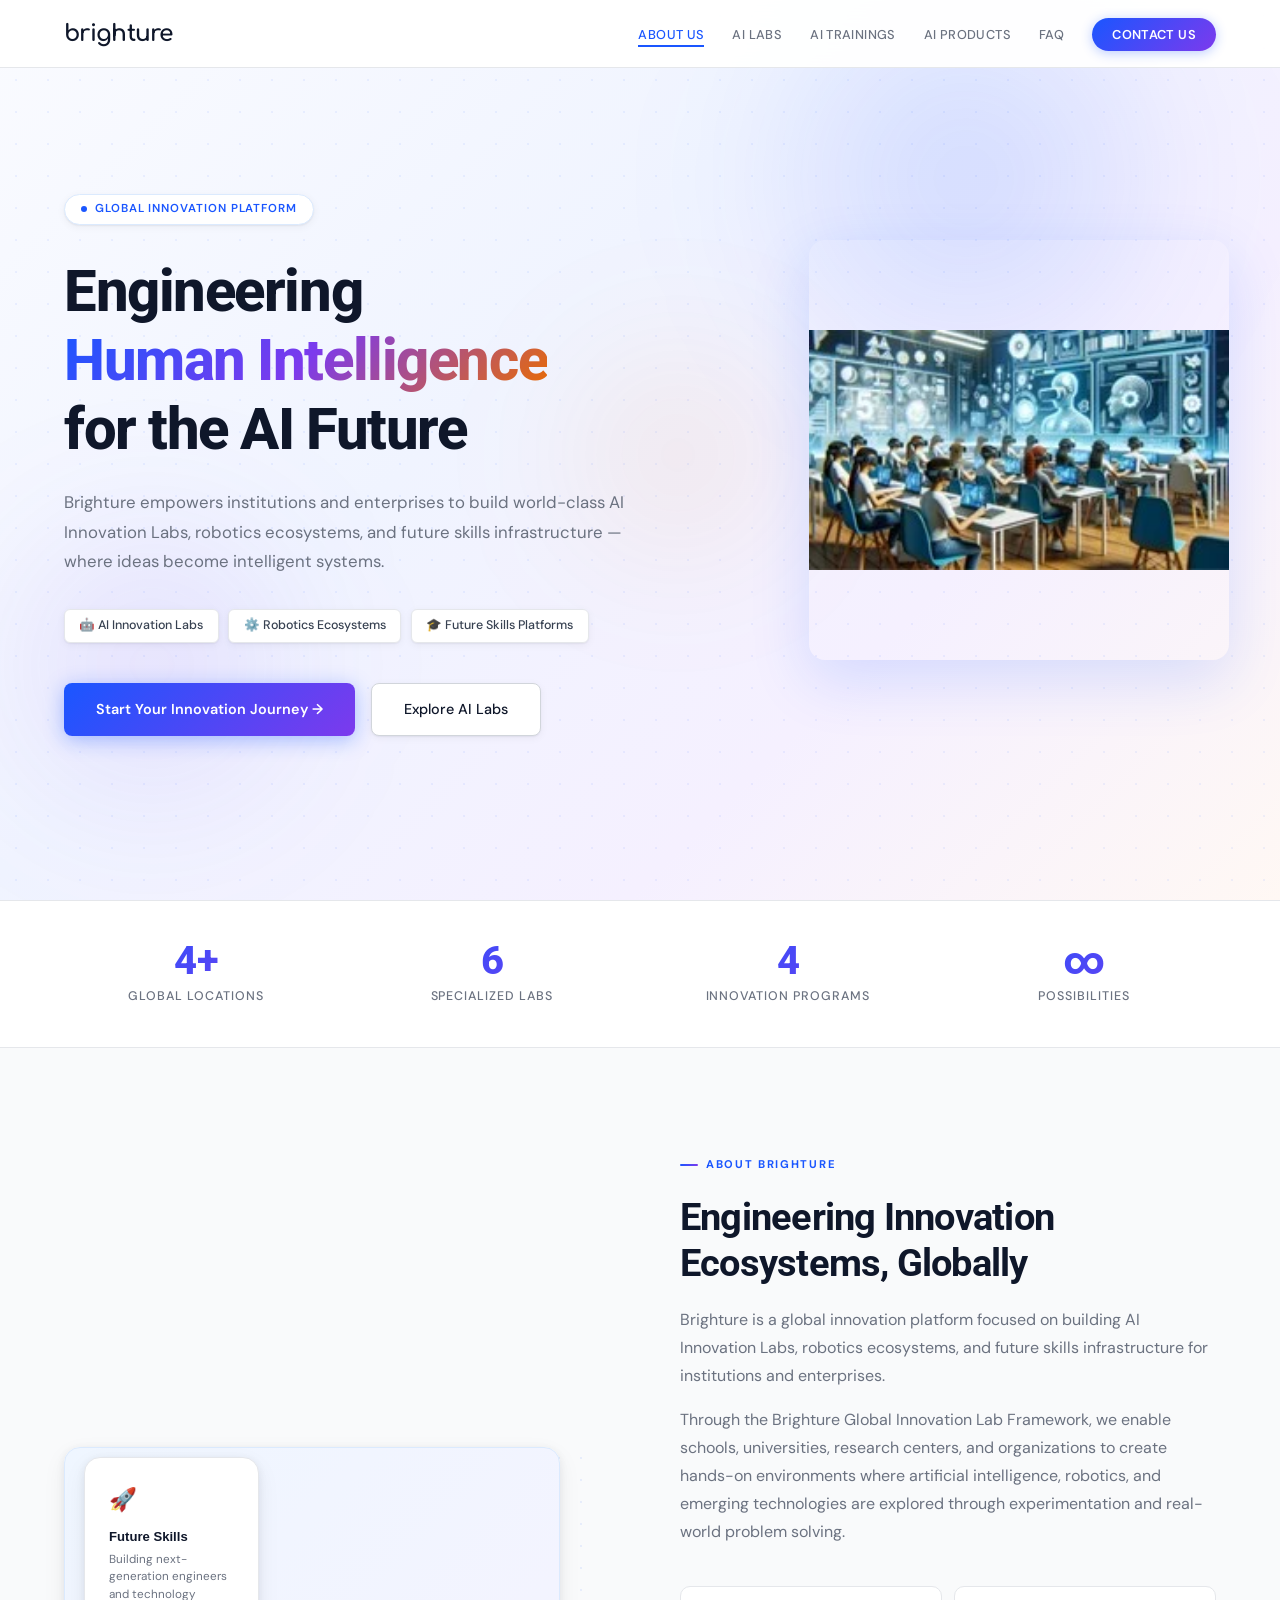
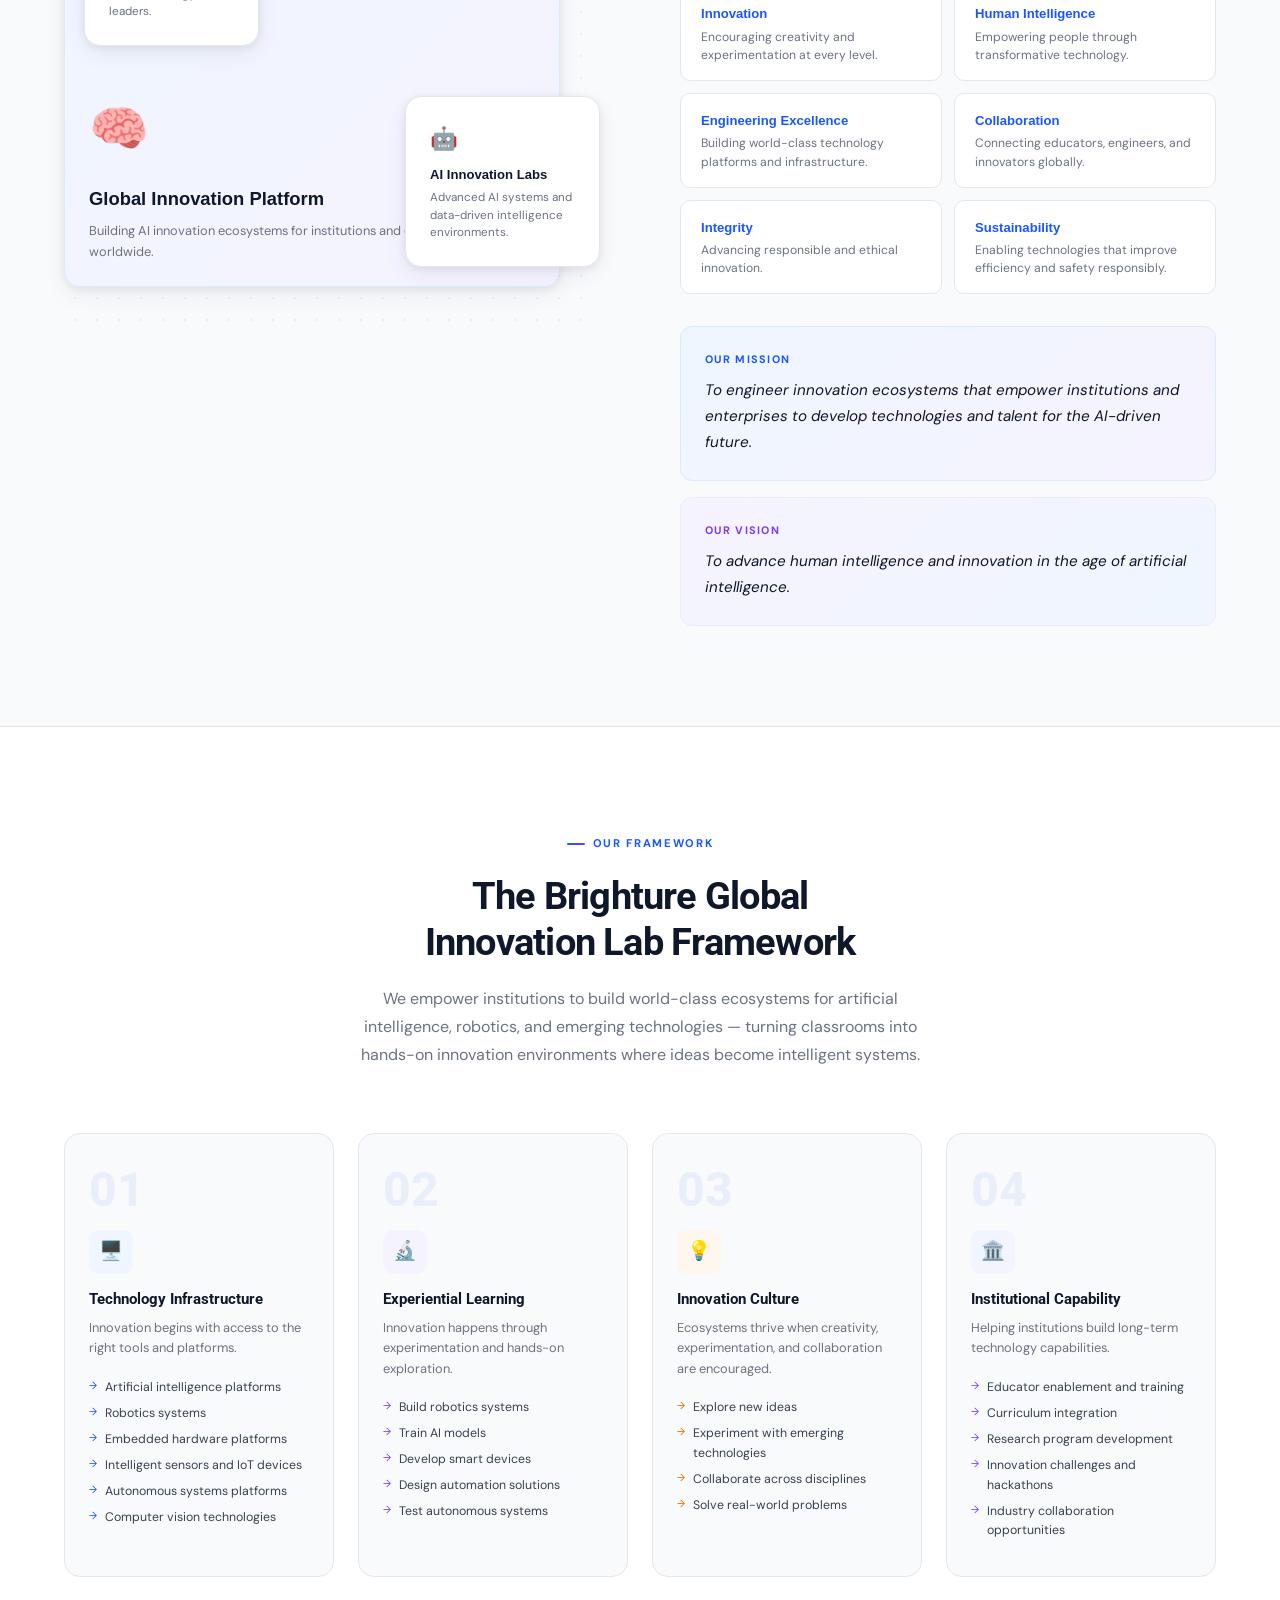
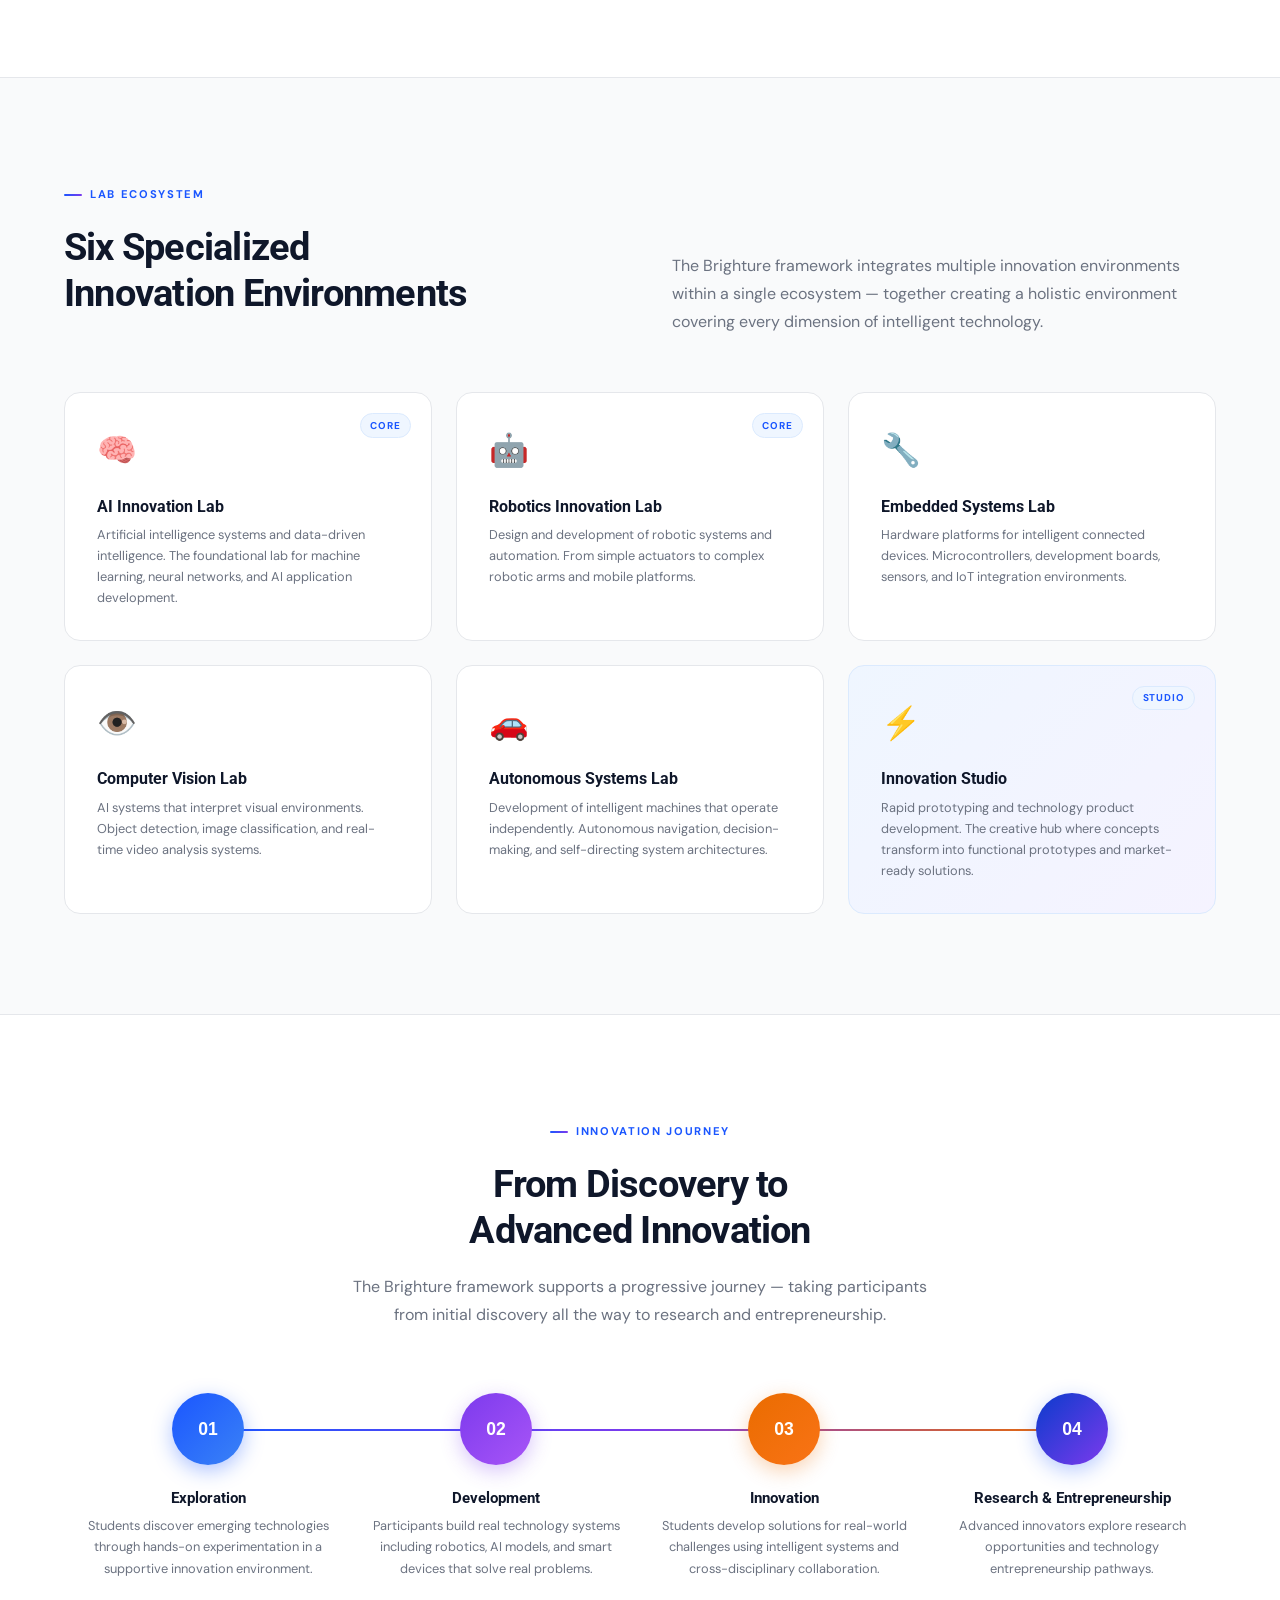
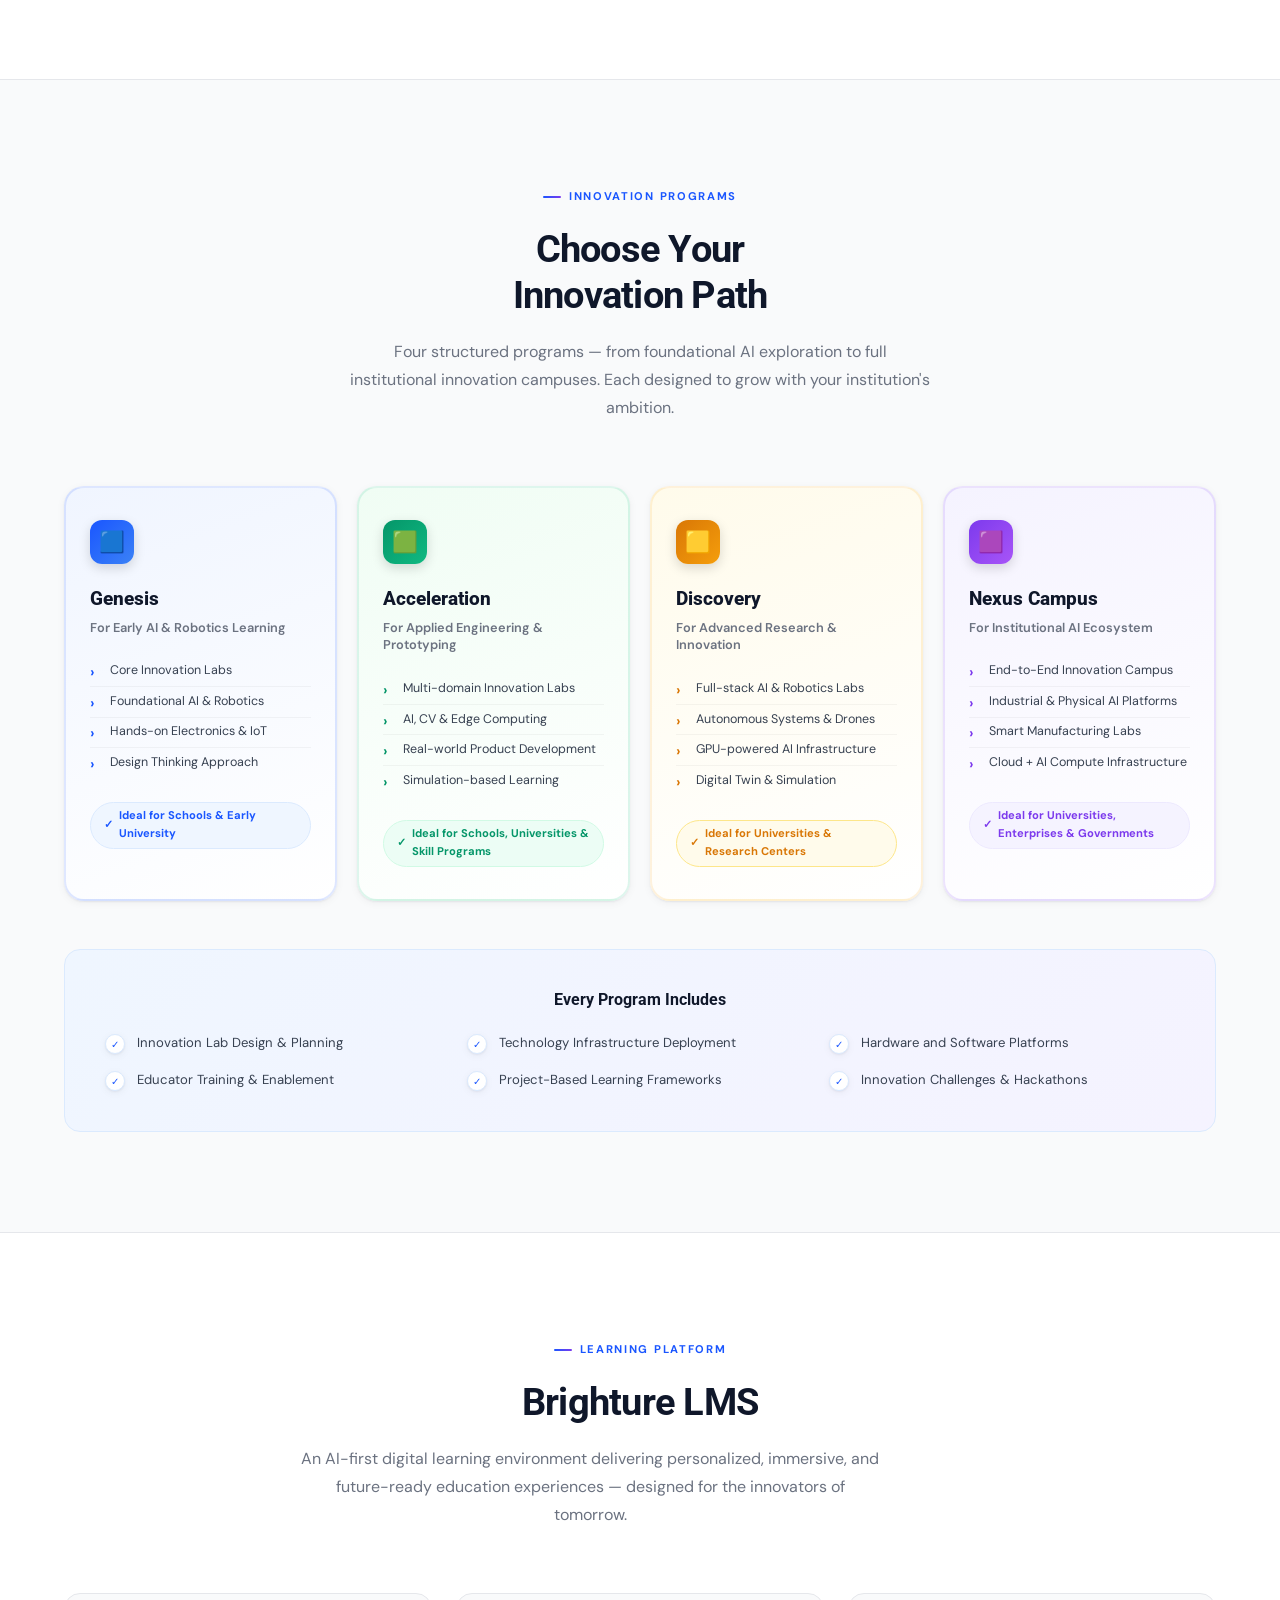
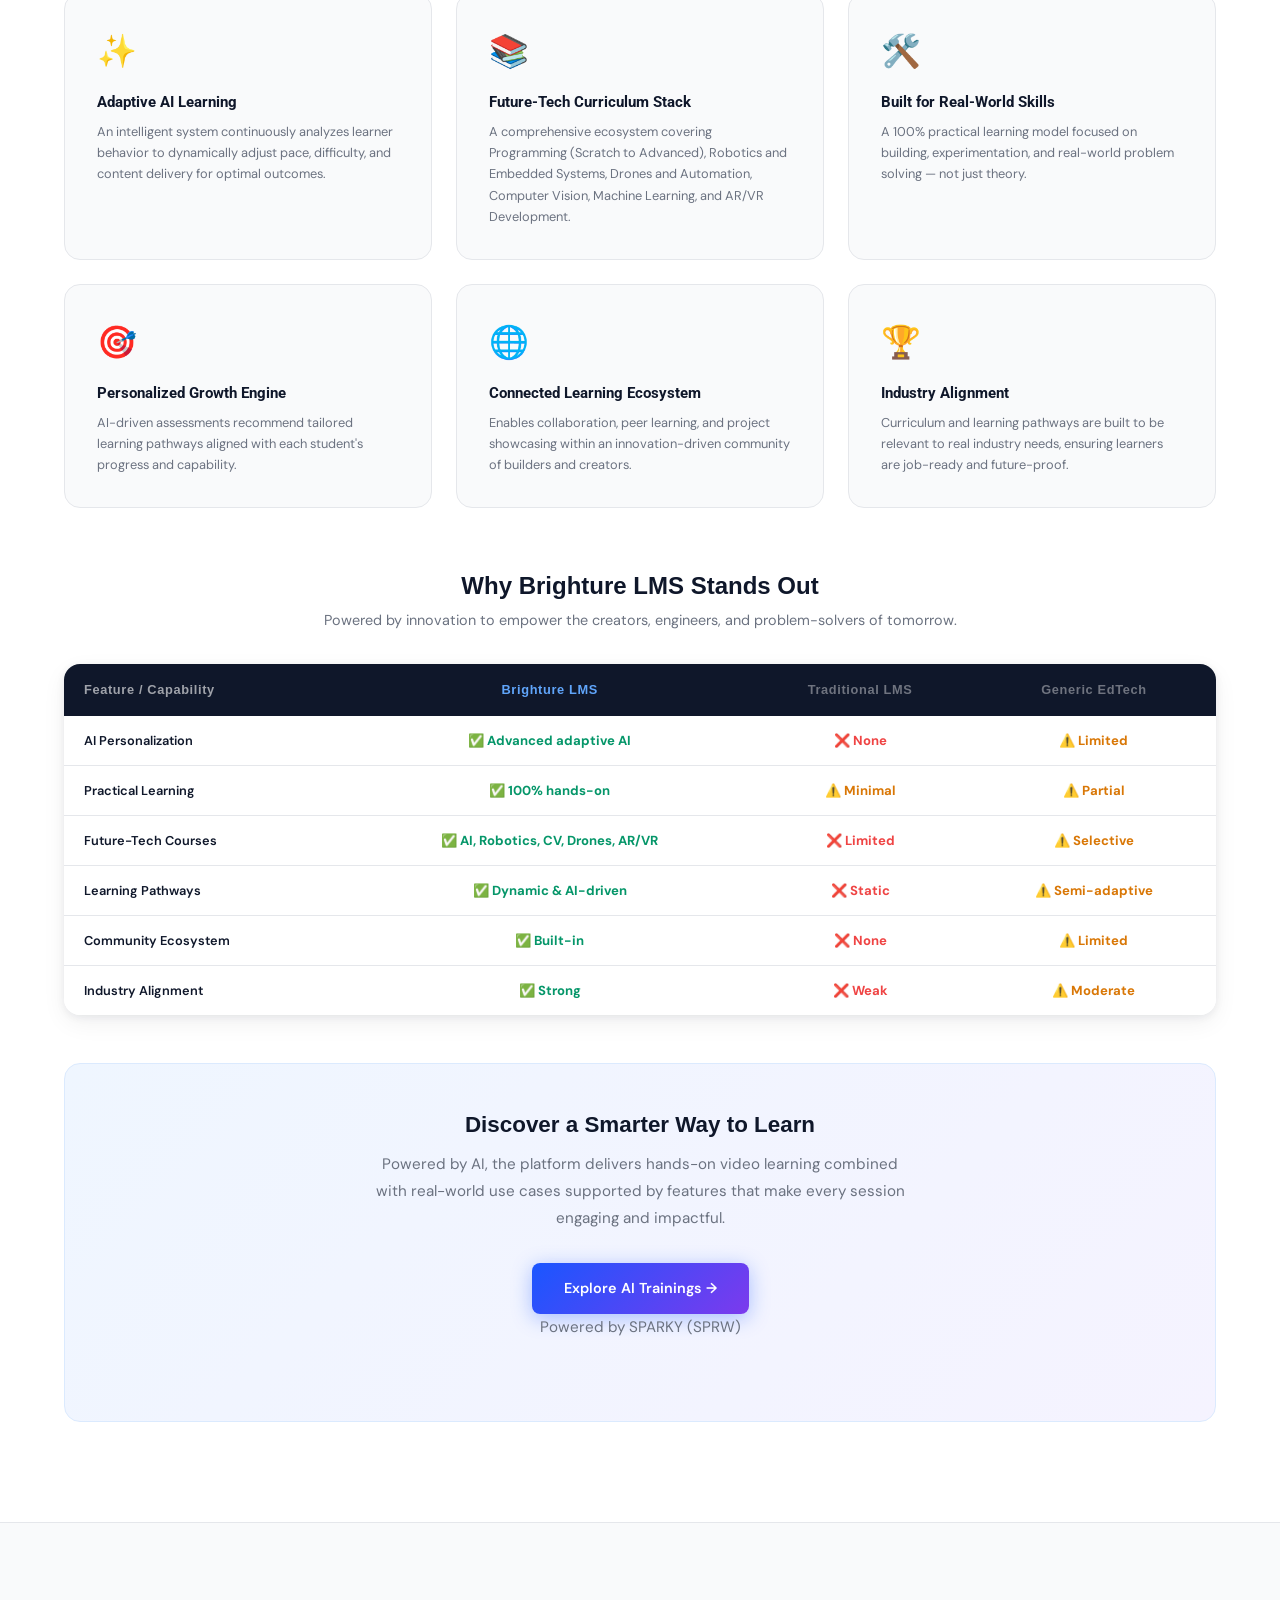
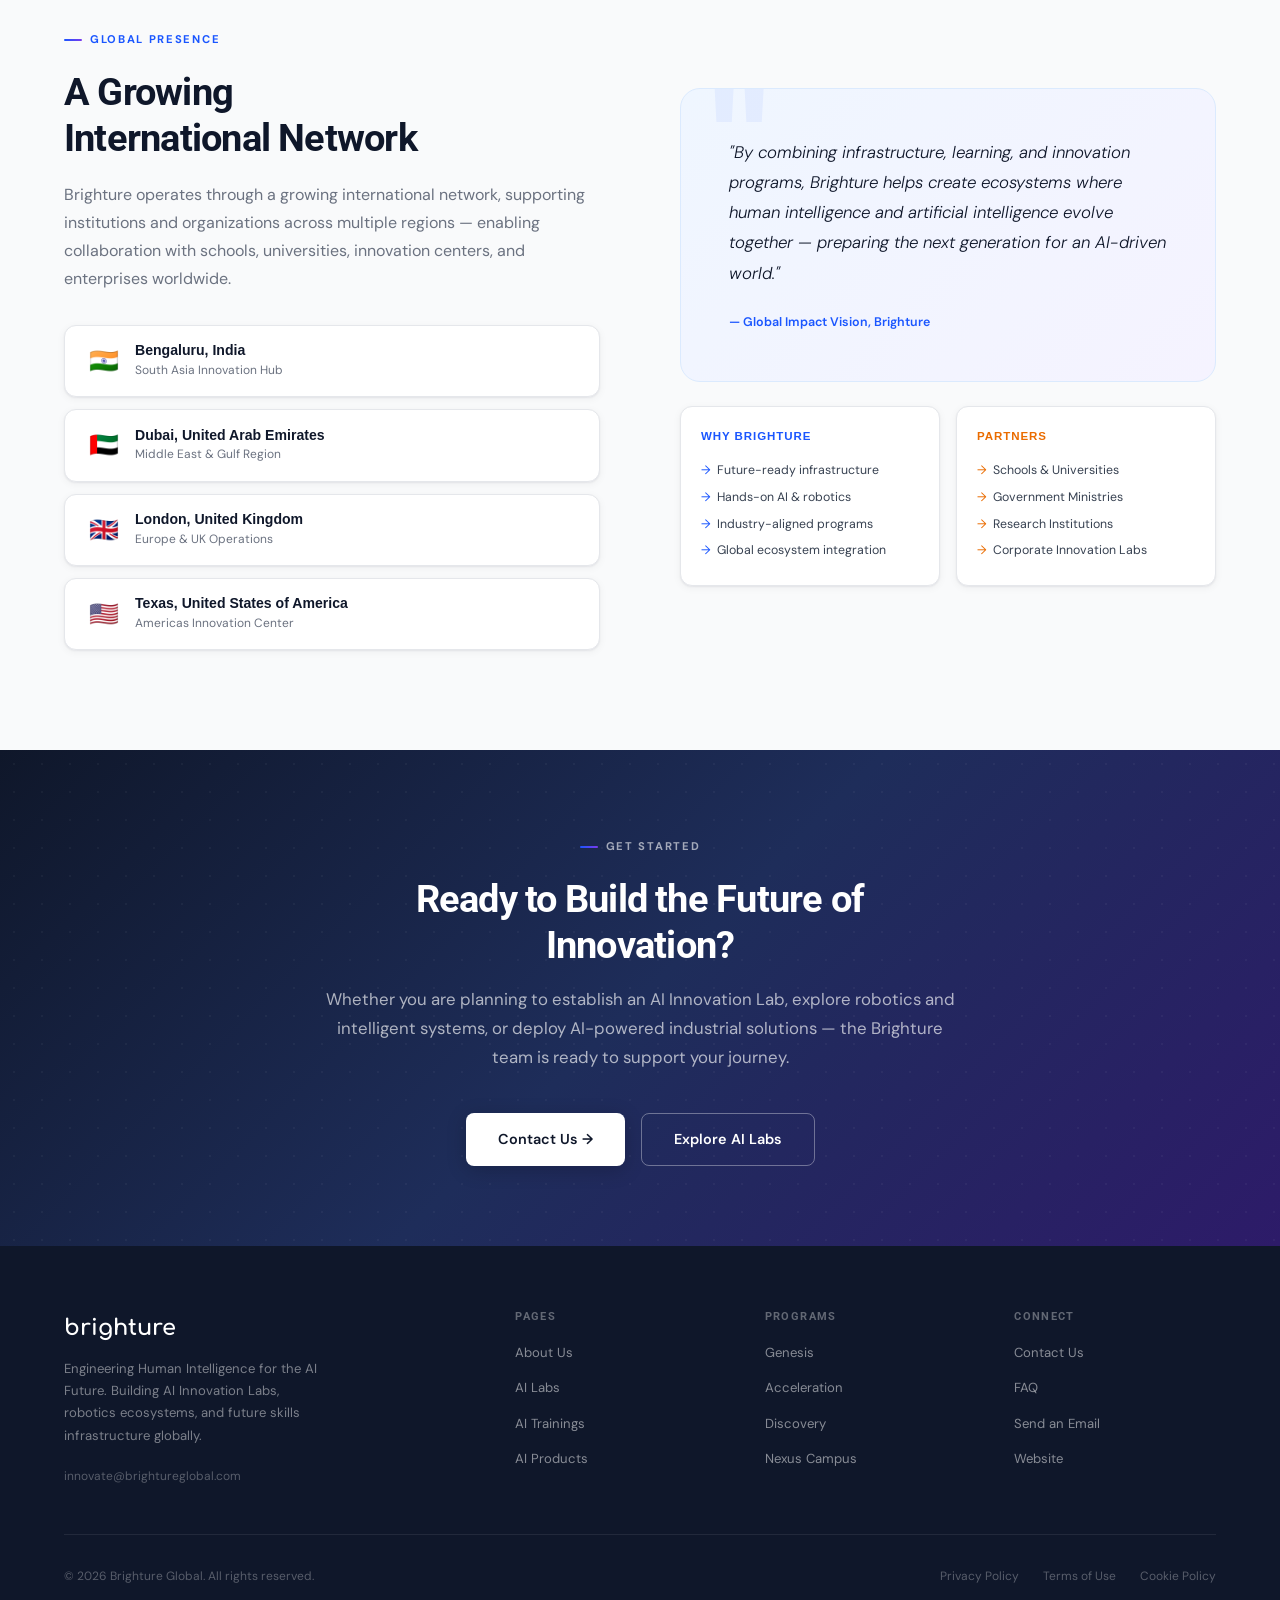
==== index.html @ 003a7b8b "UI changes" ====
<!DOCTYPE html>
<html lang="en">

<head>
  <meta charset="UTF-8">
  <meta name="viewport" content="width=device-width, initial-scale=1.0">
  <title>Brighture — Engineering Human Intelligence for the AI Future</title>
  <meta name="description"
    content="Brighture is a global innovation platform building AI Innovation Labs, robotics ecosystems, and future skills infrastructure for institutions and enterprises worldwide.">
  <meta name="keywords"
    content="AI Innovation Labs, Robotics Ecosystems, Future Skills, Brighture, Artificial Intelligence Education, STEM Labs">
  <!-- Open Graph / AI SEO -->
  <meta property="og:type" content="website">
  <meta property="og:title" content="Brighture — Engineering Human Intelligence for the AI Future">
  <meta property="og:description"
    content="Brighture empowers institutions and enterprises to build world-class AI Innovation Labs, robotics ecosystems, and future skills infrastructure.">
  <meta property="og:url" content="https://www.brightureglobal.com/">
  <meta name="robots" content="index, follow">
  <meta name="theme-color" content="#1a56ff">
  <link rel="canonical" href="https://www.brightureglobal.com/">
  <!-- Fonts -->
  <link rel="preconnect" href="https://fonts.googleapis.com">
  <link rel="preconnect" href="https://fonts.gstatic.com" crossorigin>
  <link
    href="https://fonts.googleapis.com/css2?family=Comfortaa:wght@700&family=Roboto:wght@400;500;700&family=DM+Sans:ital,wght@0,300;0,400;0,500;1,300&display=swap"
    rel="stylesheet">
  <link rel="stylesheet" href="shared.css">
  <style>
    /* ── HERO ── */
    #hero {
      min-height: 100vh;
      display: flex;
      align-items: center;
      position: relative;
      overflow: hidden;
      padding: 110px 5% 80px;
      background: linear-gradient(135deg, #fafbff 0%, #f0f4ff 40%, #f5f0ff 70%, #fff8f4 100%);
    }

    #hero::before {
      content: '';
      position: absolute;
      inset: 0;
      background-image: radial-gradient(rgba(26, 86, 255, 0.065) 1px, transparent 1px);
      background-size: 32px 32px;
      pointer-events: none;
    }

    .hero-blob {
      position: absolute;
      border-radius: 50%;
      filter: blur(70px);
      pointer-events: none;
    }

    .hero-blob-1 {
      width: 500px;
      height: 500px;
      background: radial-gradient(circle, rgba(26, 86, 255, 0.18), transparent 70%);
      top: -8%;
      right: 5%;
      animation: blobFloat 10s ease-in-out infinite;
    }

    .hero-blob-2 {
      width: 380px;
      height: 380px;
      background: radial-gradient(circle, rgba(124, 58, 237, 0.14), transparent 70%);
      bottom: 5%;
      left: -3%;
      animation: blobFloat 13s ease-in-out infinite reverse;
    }

    .hero-blob-3 {
      width: 280px;
      height: 280px;
      background: radial-gradient(circle, rgba(234, 108, 0, 0.12), transparent 70%);
      top: 35%;
      left: 42%;
      animation: blobFloat 9s ease-in-out infinite;
      animation-delay: -3s;
    }

    .hero-content {
      position: relative;
      z-index: 2;
      max-width: 660px;
    }

    .hero-badge {
      display: inline-flex;
      align-items: center;
      gap: 0.5rem;
      background: white;
      border: 1px solid var(--blue-light);
      border-radius: 100px;
      padding: 0.35rem 1rem;
      font-size: 0.72rem;
      font-weight: 600;
      color: var(--blue);
      letter-spacing: 0.08em;
      text-transform: uppercase;
      margin-bottom: 2rem;
      box-shadow: var(--shadow-sm);
      animation: fadeUp 0.8s ease both;
    }

    .hero-badge::before {
      content: '';
      width: 6px;
      height: 6px;
      border-radius: 50%;
      background: var(--blue);
      animation: blink 2s infinite;
    }

    .hero-title {
      margin-bottom: 1.5rem;
      animation: fadeUp 0.8s 0.1s ease both;
    }

    .hero-sub {
      font-size: 1.05rem;
      color: var(--muted);
      line-height: 1.75;
      max-width: 560px;
      margin-bottom: 2rem;
      animation: fadeUp 0.8s 0.2s ease both;
    }

    .hero-pillars {
      display: flex;
      gap: 0.6rem;
      flex-wrap: wrap;
      margin-bottom: 2.5rem;
      animation: fadeUp 0.8s 0.3s ease both;
    }

    .pillar-tag {
      background: white;
      border: 1px solid var(--border);
      border-radius: 6px;
      padding: 0.4rem 0.9rem;
      font-size: 0.78rem;
      font-weight: 500;
      color: var(--body);
      box-shadow: var(--shadow-sm);
    }

    .hero-actions {
      display: flex;
      gap: 1rem;
      flex-wrap: wrap;
      animation: fadeUp 0.8s 0.4s ease both;
    }

    .hero-visual {
      position: absolute;
      right: 4%;
      top: 50%;
      transform: translateY(-50%);
      width: 420px;
      height: 420px;
      display: none;
    }

    @media (min-width: 1100px) {
      .hero-visual {
        display: block;
      }
    }

    .hero-image {
      width: 100%;
      height: 100%;
      object-fit: contain;
      border-radius: 16px;
      box-shadow: 0 20px 60px rgba(26, 86, 255, 0.15);
    }

    .hero-ring {
      position: absolute;
      border-radius: 50%;
      animation: ringRotate 20s linear infinite;
    }

    .ring-1 {
      inset: 0;
      border: 1.5px solid rgba(26, 86, 255, 0.2);
    }

    .ring-2 {
      inset: 30px;
      border: 1.5px solid rgba(124, 58, 237, 0.18);
      animation-duration: 15s;
      animation-direction: reverse;
    }

    .ring-3 {
      inset: 60px;
      border: 1.5px solid rgba(234, 108, 0, 0.15);
      animation-duration: 25s;
    }

    .ring-dot {
      position: absolute;
      width: 9px;
      height: 9px;
      border-radius: 50%;
      background: var(--blue);
      top: -4.5px;
      left: 50%;
      transform: translateX(-50%);
      box-shadow: 0 0 14px rgba(26, 86, 255, 0.6);
    }

    .ring-dot-purple {
      position: absolute;
      width: 7px;
      height: 7px;
      border-radius: 50%;
      background: var(--purple);
      bottom: -3.5px;
      left: 50%;
      transform: translateX(-50%);
      box-shadow: 0 0 10px rgba(124, 58, 237, 0.5);
    }

    .hero-core {
      position: absolute;
      inset: 90px;
      border-radius: 50%;
      background: linear-gradient(135deg, rgba(26, 86, 255, 0.08), rgba(124, 58, 237, 0.06));
      border: 1px solid rgba(26, 86, 255, 0.12);
      display: flex;
      align-items: center;
      justify-content: center;
    }

    .hero-core-text {
      font-family: 'Syne', sans-serif;
      font-size: 0.65rem;
      font-weight: 700;
      letter-spacing: 0.15em;
      background: linear-gradient(135deg, var(--blue), var(--purple));
      -webkit-background-clip: text;
      -webkit-text-fill-color: transparent;
      text-align: center;
      line-height: 2;
    }

    /* ── ABOUT ── */
    #about {
      display: grid;
      grid-template-columns: 1fr 1fr;
      gap: 5rem;
      align-items: center;
      background: var(--bg-alt);
    }

    .about-visual {
      position: relative;
      height: 480px;
    }

    .about-bg-pattern {
      position: absolute;
      inset: 0;
      background-image: radial-gradient(rgba(26, 86, 255, 0.08) 1px, transparent 1px);
      background-size: 22px 22px;
      border-radius: 20px;
      z-index: 0;
    }

    .about-card {
      position: absolute;
      border-radius: 16px;
      padding: 1.5rem;
      box-shadow: var(--shadow);
      border: 1px solid var(--border);
    }

    .about-card-main {
      inset: 0 40px 40px 0;
      background: linear-gradient(135deg, var(--blue-xlight), var(--purple-xlight));
      border-color: var(--blue-light);
      z-index: 1;
      display: flex;
      flex-direction: column;
      justify-content: flex-end;
    }

    .about-card-float {
      width: 195px;
      right: 0;
      bottom: 60px;
      background: white;
      z-index: 2;
      animation: cardFloat 6s ease-in-out infinite;
    }

    .about-card-float2 {
      width: 175px;
      top: 10px;
      left: 20px;
      background: white;
      z-index: 2;
      animation: cardFloat 8s ease-in-out infinite;
      animation-delay: -3s;
    }

    .card-icon {
      font-size: 1.4rem;
      margin-bottom: 0.5rem;
    }

    .card-title {
      font-family: 'Syne', sans-serif;
      font-size: 0.82rem;
      font-weight: 700;
      color: var(--ink);
      margin-bottom: 0.25rem;
    }

    .card-sub {
      font-size: 0.73rem;
      color: var(--muted);
      line-height: 1.5;
    }

    .values-grid {
      display: grid;
      grid-template-columns: 1fr 1fr;
      gap: 0.75rem;
      margin-top: 2.5rem;
    }

    .value-item {
      background: white;
      border: 1px solid var(--border);
      border-radius: 10px;
      padding: 1rem 1.25rem;
      transition: border-color 0.2s, box-shadow 0.2s;
    }

    .value-item:hover {
      border-color: var(--blue-mid);
      box-shadow: var(--shadow-sm);
    }

    .value-name {
      font-family: 'Syne', sans-serif;
      font-size: 0.82rem;
      font-weight: 700;
      color: var(--blue);
      margin-bottom: 0.2rem;
    }

    .value-desc {
      font-size: 0.76rem;
      color: var(--muted);
      line-height: 1.5;
    }

    .mission-box {
      margin-top: 2rem;
      background: linear-gradient(135deg, var(--blue-xlight), var(--purple-xlight));
      border: 1px solid var(--blue-light);
      border-radius: 12px;
      padding: 1.5rem;
    }

    .mission-label {
      font-size: 0.68rem;
      font-weight: 700;
      letter-spacing: 0.12em;
      text-transform: uppercase;
      color: var(--blue);
      margin-bottom: 0.6rem;
    }

    .mission-text {
      font-size: 0.95rem;
      color: var(--ink);
      line-height: 1.7;
      font-style: italic;
    }

    @media (max-width: 960px) {
      #about {
        grid-template-columns: 1fr;
        gap: 3rem;
      }

      .about-visual {
        display: none;
      }
    }

    /* ── FRAMEWORK ── */
    #framework {
      background: white;
      border-top: 1px solid var(--border);
      border-bottom: 1px solid var(--border);
    }

    .framework-header {
      text-align: center;
      max-width: 680px;
      margin: 0 auto 4rem;
    }

    .framework-header .section-label {
      justify-content: center;
    }

    .framework-header .section-desc {
      margin: 0 auto;
      text-align: center;
    }

    /* ── LABS ── */
    #labs {
      background: var(--bg-alt);
    }

    .labs-header {
      display: grid;
      grid-template-columns: 1fr 1fr;
      gap: 4rem;
      align-items: end;
      margin-bottom: 3.5rem;
    }

    @media (max-width: 768px) {
      .labs-header {
        grid-template-columns: 1fr;
        gap: 1.5rem;
      }
    }

    /* ── JOURNEY ── */
    #journey {
      background: white;
      border-top: 1px solid var(--border);
      border-bottom: 1px solid var(--border);
    }

    .journey-inner {
      text-align: center;
      margin-bottom: 4rem;
    }

    .journey-track {
      display: grid;
      grid-template-columns: repeat(4, 1fr);
      position: relative;
    }

    .journey-track::before {
      content: '';
      position: absolute;
      top: 36px;
      left: 12.5%;
      right: 12.5%;
      height: 2px;
      background: linear-gradient(90deg, var(--blue), var(--purple), var(--orange));
    }

    .journey-step {
      text-align: center;
      padding: 0 1rem;
    }

    .step-circle {
      width: 72px;
      height: 72px;
      border-radius: 50%;
      margin: 0 auto 1.5rem;
      display: flex;
      align-items: center;
      justify-content: center;
      font-family: 'Syne', sans-serif;
      font-size: 1.1rem;
      font-weight: 800;
      color: white;
      position: relative;
      z-index: 2;
      transition: transform 0.3s;
    }

    .journey-step:hover .step-circle {
      transform: scale(1.08);
    }

    .sc-1 {
      background: linear-gradient(135deg, var(--blue), var(--blue-mid));
      box-shadow: 0 6px 20px rgba(26, 86, 255, 0.35);
    }

    .sc-2 {
      background: linear-gradient(135deg, var(--purple), var(--purple-mid));
      box-shadow: 0 6px 20px rgba(124, 58, 237, 0.3);
    }

    .sc-3 {
      background: linear-gradient(135deg, var(--orange), var(--orange-mid));
      box-shadow: 0 6px 20px rgba(234, 108, 0, 0.3);
    }

    .sc-4 {
      background: linear-gradient(135deg, var(--blue-dark), var(--purple));
      box-shadow: 0 6px 20px rgba(26, 86, 255, 0.3);
    }

    .journey-step h3 {
      font-size: 0.95rem;
      margin-bottom: 0.5rem;
    }

    .journey-step p {
      font-size: 0.8rem;
      color: var(--muted);
      line-height: 1.65;
    }

    @media (max-width: 768px) {
      .journey-track {
        grid-template-columns: repeat(2, 1fr);
        gap: 2.5rem;
      }

      .journey-track::before {
        display: none;
      }
    }

    @media (max-width: 480px) {
      .journey-track {
        grid-template-columns: 1fr;
      }
    }

    /* ── PACKAGES ── */
    #packages {
      background: var(--bg-alt);
    }

    .packages-header {
      text-align: center;
      max-width: 680px;
      margin: 0 auto 4rem;
    }

    .packages-header .section-label {
      justify-content: center;
    }

    /* ── LMS ── */
    #lms {
      background: white;
      border-top: 1px solid var(--border);
    }

    .lms-header {
      text-align: center;
      max-width: 680px;
      margin: 0 auto 4rem;
    }

    .lms-header .section-label {
      justify-content: center;
    }

    .lms-features-grid {
      display: grid;
      grid-template-columns: repeat(3, 1fr);
      gap: 1.5rem;
      margin-bottom: 4rem;
    }

    .lms-feature-card {
      background: var(--bg-alt);
      border: 1px solid var(--border);
      border-radius: var(--radius);
      padding: 2rem;
      transition: all 0.3s;
    }

    .lms-feature-card:hover {
      transform: translateY(-3px);
      box-shadow: var(--shadow-lg);
      background: white;
    }

    .lms-icon {
      font-size: 2rem;
      margin-bottom: 1rem;
    }

    .lms-feature-card h3 {
      font-size: 0.95rem;
      margin-bottom: 0.6rem;
    }

    .lms-feature-card p {
      font-size: 0.8rem;
      color: var(--muted);
      line-height: 1.65;
    }

    .lms-compare-title {
      text-align: center;
      margin-bottom: 2rem;
    }

    .lms-compare-title h3 {
      font-family: 'Syne', sans-serif;
      font-size: 1.5rem;
      font-weight: 700;
      color: var(--ink);
      margin-bottom: 0.5rem;
    }

    .lms-compare-title p {
      font-size: 0.9rem;
      color: var(--muted);
    }

    .lms-table-wrap {
      overflow-x: auto;
      border-radius: var(--radius);
      box-shadow: var(--shadow);
      margin-bottom: 3rem;
    }

    .lms-table {
      width: 100%;
      border-collapse: collapse;
      background: white;
      min-width: 560px;
    }

    .lms-table thead tr {
      background: var(--ink);
    }

    .lms-table thead th {
      padding: 1rem 1.25rem;
      font-family: 'Syne', sans-serif;
      font-size: 0.8rem;
      font-weight: 700;
      letter-spacing: 0.05em;
      color: rgba(255, 255, 255, 0.5);
      border: none;
      text-align: center;
    }

    .lms-table thead th:first-child {
      text-align: left;
      color: rgba(255, 255, 255, 0.6);
    }

    .lms-th-brighture {
      color: #60a5fa !important;
    }

    .lms-th-trad {
      color: rgba(255, 255, 255, 0.4) !important;
    }

    .lms-th-gen {
      color: rgba(255, 255, 255, 0.4) !important;
    }

    .lms-table tbody tr {
      border-bottom: 1px solid var(--border);
      transition: background 0.15s;
    }

    .lms-table tbody tr:last-child {
      border-bottom: none;
    }

    .lms-table tbody tr:hover {
      background: #f8faff;
    }

    .lms-table tbody td {
      padding: 0.875rem 1.25rem;
      font-size: 0.82rem;
      color: var(--body);
      text-align: center;
      vertical-align: middle;
    }

    .lms-table tbody td:first-child {
      text-align: left;
      font-weight: 600;
      color: var(--ink);
      font-size: 0.8rem;
    }

    .lms-yes {
      color: #059669;
      font-weight: 700;
    }

    .lms-no {
      color: #ef4444;
      font-weight: 700;
    }

    .lms-partial {
      color: var(--amber);
      font-weight: 700;
    }

    .lms-discover {
      background: linear-gradient(135deg, var(--blue-xlight), var(--purple-xlight));
      border: 1px solid var(--blue-light);
      border-radius: var(--radius);
      padding: 3rem;
      text-align: center;
    }

    .lms-discover h3 {
      font-family: 'Syne', sans-serif;
      font-size: 1.4rem;
      font-weight: 700;
      color: var(--ink);
      margin-bottom: 0.75rem;
    }

    .lms-discover p {
      font-size: 0.95rem;
      color: var(--muted);
      line-height: 1.75;
      max-width: 540px;
      margin: 0 auto 2rem;
    }

    .lms-powered {
      font-size: 0.75rem;
      color: var(--muted);
      margin-top: 1rem;
    }

    /* ── PAGE CTA ── */
    .page-cta {
      background: linear-gradient(135deg, var(--ink) 0%, #1e2d5a 50%, #2d1b69 100%);
      padding: 80px 5%;
      text-align: center;
      position: relative;
      overflow: hidden;
    }

    .page-cta::before {
      content: '';
      position: absolute;
      inset: 0;
      background-image: radial-gradient(rgba(255, 255, 255, 0.04) 1px, transparent 1px);
      background-size: 28px 28px;
    }

    .page-cta-inner {
      position: relative;
      z-index: 1;
      max-width: 640px;
      margin: 0 auto;
    }

    .page-cta h2 {
      color: white;
      margin-bottom: 1rem;
    }

    .page-cta p {
      color: rgba(255, 255, 255, 0.65);
      font-size: 1.05rem;
      line-height: 1.75;
      margin-bottom: 2.5rem;
    }

    .page-cta-actions {
      display: flex;
      gap: 1rem;
      justify-content: center;
      flex-wrap: wrap;
    }

    /* ── GLOBAL ── */
    #global {
      background: var(--bg-alt);
      border-top: 1px solid var(--border);
    }

    .global-inner {
      display: grid;
      grid-template-columns: 1fr 1fr;
      gap: 5rem;
      align-items: center;
    }

    .locations-list {
      display: flex;
      flex-direction: column;
      gap: 0.75rem;
      margin-top: 2rem;
    }

    .location-item {
      display: flex;
      align-items: center;
      gap: 1rem;
      background: white;
      border: 1px solid var(--border);
      border-radius: 12px;
      padding: 1rem 1.5rem;
      transition: all 0.2s;
      box-shadow: var(--shadow-sm);
    }

    .location-item:hover {
      border-color: var(--blue-mid);
      box-shadow: var(--shadow);
      transform: translateX(4px);
    }

    .loc-flag {
      font-size: 1.5rem;
      flex-shrink: 0;
    }

    .loc-info h4 {
      font-family: 'Syne', sans-serif;
      font-size: 0.88rem;
      font-weight: 700;
      color: var(--ink);
      margin-bottom: 0.1rem;
    }

    .loc-info p {
      font-size: 0.75rem;
      color: var(--muted);
    }

    .global-message {
      background: linear-gradient(135deg, var(--blue-xlight), var(--purple-xlight));
      border: 1px solid var(--blue-light);
      border-radius: 20px;
      padding: 3rem;
      position: relative;
      overflow: hidden;
    }

    .global-message::before {
      content: '"';
      position: absolute;
      top: -1.5rem;
      left: 1.5rem;
      font-family: 'Syne', sans-serif;
      font-size: 9rem;
      font-weight: 800;
      color: rgba(26, 86, 255, 0.06);
      line-height: 1;
    }

    .global-message blockquote {
      font-size: 1.05rem;
      font-weight: 300;
      font-style: italic;
      color: var(--ink);
      line-height: 1.8;
      position: relative;
      z-index: 1;
      margin-bottom: 1.25rem;
    }

    .global-message cite {
      font-size: 0.78rem;
      font-style: normal;
      color: var(--blue);
      font-weight: 600;
    }

    .why-grid {
      margin-top: 1.5rem;
      display: grid;
      grid-template-columns: 1fr 1fr;
      gap: 1rem;
    }

    .why-box {
      background: white;
      border: 1px solid var(--border);
      border-radius: 12px;
      padding: 1.25rem;
      box-shadow: var(--shadow-sm);
    }

    .why-box-title {
      font-family: 'Syne', sans-serif;
      font-size: 0.72rem;
      font-weight: 700;
      text-transform: uppercase;
      letter-spacing: 0.08em;
      margin-bottom: 0.75rem;
    }

    .why-box-title.blue {
      color: var(--blue);
    }

    .why-box-title.orange {
      color: var(--orange);
    }

    .why-list li {
      font-size: 0.77rem;
      color: var(--body);
      padding: 0.22rem 0 0.22rem 1rem;
      position: relative;
    }

    .why-list li span {
      position: absolute;
      left: 0;
    }

    .why-list li span.b {
      color: var(--blue);
    }

    .why-list li span.o {
      color: var(--orange);
    }

    @media (max-width: 960px) {
      .global-inner {
        grid-template-columns: 1fr;
        gap: 3rem;
      }

      .why-grid {
        grid-template-columns: 1fr 1fr;
      }
    }

    @media (max-width: 640px) {

      .why-grid,
      .lms-features-grid {
        grid-template-columns: 1fr;
      }
    }
  </style>
</head>

<body>

  <!-- SKIP LINK (Accessibility) -->
  <a href="#main-content" class="sr-only"
    style="position:absolute;left:-9999px;top:auto;width:1px;height:1px;overflow:hidden;background:var(--blue);color:white;padding:0.5rem 1rem;z-index:9999;border-radius:4px;">Skip
    to main content</a>

  <!-- NAV -->
  <nav id="navbar" role="navigation" aria-label="Main navigation">
    <a href="index.html" class="nav-logo" aria-label="Brighture Home">brighture</a>
    <ul class="nav-links" role="list">
      <li><a href="index.html" class="active" aria-current="page">About Us</a></li>
      <li><a href="ai-labs.html">AI Labs</a></li>
      <li><a href="ai-trainings.html">AI Trainings</a></li>
      <li><a href="ai-products.html">AI Products</a></li>
      <li><a href="faq.html">FAQ</a></li>
      <li><a href="contact.html" class="nav-cta">Contact Us</a></li>
    </ul>
    <button class="hamburger" id="hamburger" onclick="toggleMobileNav()" aria-label="Toggle mobile menu"
      aria-expanded="false">
      <span></span><span></span><span></span>
    </button>
  </nav>
  <nav class="mobile-nav" id="mobileNav" aria-label="Mobile navigation">
    <a href="index.html" class="active">About Us</a>
    <a href="ai-labs.html">AI Labs</a>
    <a href="ai-trainings.html">AI Trainings</a>
    <a href="ai-products.html">AI Products</a>
    <a href="faq.html">FAQ</a>
    <a href="contact.html">Contact Us</a>
  </nav>

  <main id="main-content">

    <!-- HERO -->
    <section id="hero" aria-label="Hero">
      <div class="hero-blob hero-blob-1" aria-hidden="true"></div>
      <div class="hero-blob hero-blob-2" aria-hidden="true"></div>
      <div class="hero-blob hero-blob-3" aria-hidden="true"></div>
      <div class="hero-content">
        <div class="hero-badge" aria-label="Global Innovation Platform">Global Innovation Platform</div>
        <h1 class="hero-title">Engineering<br><span class="gradient-text">Human Intelligence</span><br>for the AI Future
        </h1>
        <p class="hero-sub">Brighture empowers institutions and enterprises to build world-class AI Innovation Labs,
          robotics ecosystems, and future skills infrastructure — where ideas become intelligent systems.</p>
        <div class="hero-pillars" aria-label="Core offerings">
          <span class="pillar-tag">🤖 AI Innovation Labs</span>
          <span class="pillar-tag">⚙️ Robotics Ecosystems</span>
          <span class="pillar-tag">🎓 Future Skills Platforms</span>
        </div>
        <div class="hero-actions">
          <a href="contact.html" class="btn-primary">Start Your Innovation Journey →</a>
          <a href="ai-labs.html" class="btn-secondary">Explore AI Labs</a>
        </div>
      </div>
      <div class="hero-visual">
        <img src="images/Brighture Global Innovation Lab Framework.webp" alt="Brighture Global Innovation Lab Framework"
          class="hero-image">
      </div>
    </section>

    <!-- STATS -->
    <div class="stats-strip" aria-label="Key statistics">
      <div class="stat-item reveal">
        <div class="stat-num">4+</div>
        <div class="stat-label">Global Locations</div>
      </div>
      <div class="stat-item reveal reveal-delay-1">
        <div class="stat-num">6</div>
        <div class="stat-label">Specialized Labs</div>
      </div>
      <div class="stat-item reveal reveal-delay-2">
        <div class="stat-num">4</div>
        <div class="stat-label">Innovation Programs</div>
      </div>
      <div class="stat-item reveal reveal-delay-3">
        <div class="stat-num">∞</div>
        <div class="stat-label">Possibilities</div>
      </div>
    </div>

    <!-- ABOUT -->
    <section id="about" aria-labelledby="about-title">
      <div class="about-visual" aria-hidden="true">
        <div class="about-bg-pattern"></div>
        <div class="about-card about-card-main">
          <div style="font-size:3rem;margin-bottom:1rem;">🧠</div>
          <div
            style="font-family:'Syne',sans-serif;font-size:1.15rem;font-weight:700;color:var(--ink);margin-bottom:0.5rem;">
            Global Innovation Platform</div>
          <div style="font-size:0.8rem;color:var(--muted);line-height:1.6;">Building AI innovation ecosystems for
            institutions and enterprises worldwide.</div>
        </div>
        <div class="about-card about-card-float">
          <div class="card-icon">🤖</div>
          <div class="card-title">AI Innovation Labs</div>
          <div class="card-sub">Advanced AI systems and data-driven intelligence environments.</div>
        </div>
        <div class="about-card about-card-float2">
          <div class="card-icon">🚀</div>
          <div class="card-title">Future Skills</div>
          <div class="card-sub">Building next-generation engineers and technology leaders.</div>
        </div>
      </div>
      <div>
        <div class="section-label">About Brighture</div>
        <h2 class="section-title" id="about-title">Engineering Innovation<br>Ecosystems, Globally</h2>
        <p class="section-desc">Brighture is a global innovation platform focused on building AI Innovation Labs,
          robotics ecosystems, and future skills infrastructure for institutions and enterprises.</p>
        <p class="section-desc" style="margin-top:1rem;">Through the Brighture Global Innovation Lab Framework, we
          enable schools, universities, research centers, and organizations to create hands-on environments where
          artificial intelligence, robotics, and emerging technologies are explored through experimentation and
          real-world problem solving.</p>
        <div class="values-grid" aria-label="Core values">
          <div class="value-item reveal">
            <div class="value-name">Innovation</div>
            <div class="value-desc">Encouraging creativity and experimentation at every level.</div>
          </div>
          <div class="value-item reveal reveal-delay-1">
            <div class="value-name">Human Intelligence</div>
            <div class="value-desc">Empowering people through transformative technology.</div>
          </div>
          <div class="value-item reveal reveal-delay-2">
            <div class="value-name">Engineering Excellence</div>
            <div class="value-desc">Building world-class technology platforms and infrastructure.</div>
          </div>
          <div class="value-item reveal">
            <div class="value-name">Collaboration</div>
            <div class="value-desc">Connecting educators, engineers, and innovators globally.</div>
          </div>
          <div class="value-item reveal reveal-delay-1">
            <div class="value-name">Integrity</div>
            <div class="value-desc">Advancing responsible and ethical innovation.</div>
          </div>
          <div class="value-item reveal reveal-delay-2">
            <div class="value-name">Sustainability</div>
            <div class="value-desc">Enabling technologies that improve efficiency and safety responsibly.</div>
          </div>
        </div>
        <div class="mission-box reveal">
          <div class="mission-label">Our Mission</div>
          <p class="mission-text">To engineer innovation ecosystems that empower institutions and enterprises to develop
            technologies and talent for the AI-driven future.</p>
        </div>
        <div class="mission-box reveal"
          style="margin-top:1rem;background:linear-gradient(135deg,var(--purple-xlight),var(--blue-xlight));border-color:var(--purple-light);">
          <div class="mission-label" style="color:var(--purple);">Our Vision</div>
          <p class="mission-text">To advance human intelligence and innovation in the age of artificial intelligence.
          </p>
        </div>
      </div>
    </section>

    <!-- FRAMEWORK -->
    <section id="framework" aria-labelledby="framework-title">
      <div class="framework-header reveal">
        <div class="section-label">Our Framework</div>
        <h2 class="section-title" id="framework-title">The Brighture Global<br>Innovation Lab Framework</h2>
        <p class="section-desc">We empower institutions to build world-class ecosystems for artificial intelligence,
          robotics, and emerging technologies — turning classrooms into hands-on innovation environments where ideas
          become intelligent systems.</p>
      </div>
      <div class="pillars-grid">
        <div class="pillar-card pc-1 reveal">
          <div class="pillar-num" aria-hidden="true">01</div>
          <div class="pillar-icon pi-1" aria-hidden="true">🖥️</div>
          <h3>Technology Infrastructure</h3>
          <p>Innovation begins with access to the right tools and platforms.</p>
          <ul class="pillar-list">
            <li>Artificial intelligence platforms</li>
            <li>Robotics systems</li>
            <li>Embedded hardware platforms</li>
            <li>Intelligent sensors and IoT devices</li>
            <li>Autonomous systems platforms</li>
            <li>Computer vision technologies</li>
          </ul>
        </div>
        <div class="pillar-card pc-2 reveal reveal-delay-1">
          <div class="pillar-num" aria-hidden="true">02</div>
          <div class="pillar-icon pi-2" aria-hidden="true">🔬</div>
          <h3>Experiential Learning</h3>
          <p>Innovation happens through experimentation and hands-on exploration.</p>
          <ul class="pillar-list">
            <li>Build robotics systems</li>
            <li>Train AI models</li>
            <li>Develop smart devices</li>
            <li>Design automation solutions</li>
            <li>Test autonomous systems</li>
          </ul>
        </div>
        <div class="pillar-card pc-3 reveal reveal-delay-2">
          <div class="pillar-num" aria-hidden="true">03</div>
          <div class="pillar-icon pi-3" aria-hidden="true">💡</div>
          <h3>Innovation Culture</h3>
          <p>Ecosystems thrive when creativity, experimentation, and collaboration are encouraged.</p>
          <ul class="pillar-list">
            <li>Explore new ideas</li>
            <li>Experiment with emerging technologies</li>
            <li>Collaborate across disciplines</li>
            <li>Solve real-world problems</li>
          </ul>
        </div>
        <div class="pillar-card pc-4 reveal reveal-delay-3">
          <div class="pillar-num" aria-hidden="true">04</div>
          <div class="pillar-icon pi-4" aria-hidden="true">🏛️</div>
          <h3>Institutional Capability</h3>
          <p>Helping institutions build long-term technology capabilities.</p>
          <ul class="pillar-list">
            <li>Educator enablement and training</li>
            <li>Curriculum integration</li>
            <li>Research program development</li>
            <li>Innovation challenges and hackathons</li>
            <li>Industry collaboration opportunities</li>
          </ul>
        </div>
      </div>
    </section>

    <!-- LABS -->
    <section id="labs" aria-labelledby="labs-title">
      <div class="labs-header">
        <div>
          <div class="section-label">Lab Ecosystem</div>
          <h2 class="section-title" id="labs-title">Six Specialized<br>Innovation Environments</h2>
        </div>
        <p class="section-desc">The Brighture framework integrates multiple innovation environments within a single
          ecosystem — together creating a holistic environment covering every dimension of intelligent technology.</p>
      </div>
      <div class="labs-grid">
        <div class="lab-card reveal"><span class="lab-tag">Core</span><span class="lab-emoji">🧠</span>
          <h3>AI Innovation Lab</h3>
          <p>Artificial intelligence systems and data-driven intelligence. The foundational lab for machine learning,
            neural networks, and AI application development.</p>
        </div>
        <div class="lab-card reveal reveal-delay-1"><span class="lab-tag">Core</span><span class="lab-emoji">🤖</span>
          <h3>Robotics Innovation Lab</h3>
          <p>Design and development of robotic systems and automation. From simple actuators to complex robotic arms and
            mobile platforms.</p>
        </div>
        <div class="lab-card reveal reveal-delay-2"><span class="lab-emoji">🔧</span>
          <h3>Embedded Systems Lab</h3>
          <p>Hardware platforms for intelligent connected devices. Microcontrollers, development boards, sensors, and
            IoT integration environments.</p>
        </div>
        <div class="lab-card reveal"><span class="lab-emoji">👁️</span>
          <h3>Computer Vision Lab</h3>
          <p>AI systems that interpret visual environments. Object detection, image classification, and real-time video
            analysis systems.</p>
        </div>
        <div class="lab-card reveal reveal-delay-1"><span class="lab-emoji">🚗</span>
          <h3>Autonomous Systems Lab</h3>
          <p>Development of intelligent machines that operate independently. Autonomous navigation, decision-making, and
            self-directing system architectures.</p>
        </div>
        <div class="lab-card lab-card-featured reveal reveal-delay-2"><span class="lab-tag">Studio</span><span
            class="lab-emoji">⚡</span>
          <h3>Innovation Studio</h3>
          <p>Rapid prototyping and technology product development. The creative hub where concepts transform into
            functional prototypes and market-ready solutions.</p>
        </div>
      </div>
    </section>

    <!-- JOURNEY -->
    <section id="journey" aria-labelledby="journey-title">
      <div class="journey-inner reveal">
        <div class="section-label" style="justify-content:center;">Innovation Journey</div>
        <h2 class="section-title" id="journey-title" style="text-align:center;">From Discovery to<br>Advanced Innovation
        </h2>
        <p class="section-desc" style="text-align:center;margin:0 auto 4rem;">The Brighture framework supports a
          progressive journey — taking participants from initial discovery all the way to research and entrepreneurship.
        </p>
      </div>
      <div class="journey-track">
        <div class="journey-step reveal">
          <div class="step-circle sc-1" aria-label="Step 1">01</div>
          <h3>Exploration</h3>
          <p>Students discover emerging technologies through hands-on experimentation in a supportive innovation
            environment.</p>
        </div>
        <div class="journey-step reveal reveal-delay-1">
          <div class="step-circle sc-2" aria-label="Step 2">02</div>
          <h3>Development</h3>
          <p>Participants build real technology systems including robotics, AI models, and smart devices that solve real
            problems.</p>
        </div>
        <div class="journey-step reveal reveal-delay-2">
          <div class="step-circle sc-3" aria-label="Step 3">03</div>
          <h3>Innovation</h3>
          <p>Students develop solutions for real-world challenges using intelligent systems and cross-disciplinary
            collaboration.</p>
        </div>
        <div class="journey-step reveal reveal-delay-3">
          <div class="step-circle sc-4" aria-label="Step 4">04</div>
          <h3>Research &amp; Entrepreneurship</h3>
          <p>Advanced innovators explore research opportunities and technology entrepreneurship pathways.</p>
        </div>
      </div>
    </section>

    <!-- PACKAGES -->
    <section id="packages" aria-labelledby="packages-title">
      <div class="packages-header reveal">
        <div class="section-label">Innovation Programs</div>
        <h2 class="section-title" id="packages-title">Choose Your<br>Innovation Path</h2>
        <p class="section-desc" style="margin:0 auto;text-align:center;">Four structured programs — from foundational AI
          exploration to full institutional innovation campuses. Each designed to grow with your institution's ambition.
        </p>
      </div>
      <div class="program-cards">
        <div class="prog-card pc-genesis reveal">
          <div class="prog-accent" aria-hidden="true">🟦</div>
          <div class="prog-name">Genesis</div>
          <div class="prog-subtitle">For Early AI &amp; Robotics Learning</div>
          <ul class="prog-features">
            <li>Core Innovation Labs</li>
            <li>Foundational AI &amp; Robotics</li>
            <li>Hands-on Electronics &amp; IoT</li>
            <li>Design Thinking Approach</li>
          </ul>
          <div class="prog-tag">Ideal for Schools &amp; Early University</div>
        </div>
        <div class="prog-card pc-accel reveal reveal-delay-1">
          <div class="prog-accent" aria-hidden="true">🟩</div>
          <div class="prog-name">Acceleration</div>
          <div class="prog-subtitle">For Applied Engineering &amp; Prototyping</div>
          <ul class="prog-features">
            <li>Multi-domain Innovation Labs</li>
            <li>AI, CV &amp; Edge Computing</li>
            <li>Real-world Product Development</li>
            <li>Simulation-based Learning</li>
          </ul>
          <div class="prog-tag">Ideal for Schools, Universities &amp; Skill Programs</div>
        </div>
        <div class="prog-card pc-discovery reveal reveal-delay-2">
          <div class="prog-accent" aria-hidden="true">🟨</div>
          <div class="prog-name">Discovery</div>
          <div class="prog-subtitle">For Advanced Research &amp; Innovation</div>
          <ul class="prog-features">
            <li>Full-stack AI &amp; Robotics Labs</li>
            <li>Autonomous Systems &amp; Drones</li>
            <li>GPU-powered AI Infrastructure</li>
            <li>Digital Twin &amp; Simulation</li>
          </ul>
          <div class="prog-tag">Ideal for Universities &amp; Research Centers</div>
        </div>
        <div class="prog-card pc-nexus reveal reveal-delay-3">
          <div class="prog-accent" aria-hidden="true">🟪</div>
          <div class="prog-name">Nexus Campus</div>
          <div class="prog-subtitle">For Institutional AI Ecosystem</div>
          <ul class="prog-features">
            <li>End-to-End Innovation Campus</li>
            <li>Industrial &amp; Physical AI Platforms</li>
            <li>Smart Manufacturing Labs</li>
            <li>Cloud + AI Compute Infrastructure</li>
          </ul>
          <div class="prog-tag">Ideal for Universities, Enterprises &amp; Governments</div>
        </div>
      </div>
      <div class="every-pkg reveal">
        <h4>Every Program Includes</h4>
        <div class="every-grid">
          <div class="every-item">
            <div class="every-check" aria-hidden="true">✓</div>
            <div class="every-text">Innovation Lab Design &amp; Planning</div>
          </div>
          <div class="every-item">
            <div class="every-check" aria-hidden="true">✓</div>
            <div class="every-text">Technology Infrastructure Deployment</div>
          </div>
          <div class="every-item">
            <div class="every-check" aria-hidden="true">✓</div>
            <div class="every-text">Hardware and Software Platforms</div>
          </div>
          <div class="every-item">
            <div class="every-check" aria-hidden="true">✓</div>
            <div class="every-text">Educator Training &amp; Enablement</div>
          </div>
          <div class="every-item">
            <div class="every-check" aria-hidden="true">✓</div>
            <div class="every-text">Project-Based Learning Frameworks</div>
          </div>
          <div class="every-item">
            <div class="every-check" aria-hidden="true">✓</div>
            <div class="every-text">Innovation Challenges &amp; Hackathons</div>
          </div>
        </div>
      </div>
    </section>

    <!-- LMS -->
    <section id="lms" aria-labelledby="lms-title">
      <div class="lms-header reveal">
        <div class="section-label">Learning Platform</div>
        <h2 class="section-title" id="lms-title">Brighture LMS</h2>
        <p class="section-desc">An AI-first digital learning environment delivering personalized, immersive, and
          future-ready education experiences — designed for the innovators of tomorrow.</p>
      </div>
      <div class="lms-features-grid">
        <div class="lms-feature-card reveal">
          <div class="lms-icon">✨</div>
          <h3>Adaptive AI Learning</h3>
          <p>An intelligent system continuously analyzes learner behavior to dynamically adjust pace, difficulty, and
            content delivery for optimal outcomes.</p>
        </div>
        <div class="lms-feature-card reveal reveal-delay-1">
          <div class="lms-icon">📚</div>
          <h3>Future-Tech Curriculum Stack</h3>
          <p>A comprehensive ecosystem covering Programming (Scratch to Advanced), Robotics and Embedded Systems, Drones
            and Automation, Computer Vision, Machine Learning, and AR/VR Development.</p>
        </div>
        <div class="lms-feature-card reveal reveal-delay-2">
          <div class="lms-icon">🛠️</div>
          <h3>Built for Real-World Skills</h3>
          <p>A 100% practical learning model focused on building, experimentation, and real-world problem solving — not
            just theory.</p>
        </div>
        <div class="lms-feature-card reveal">
          <div class="lms-icon">🎯</div>
          <h3>Personalized Growth Engine</h3>
          <p>AI-driven assessments recommend tailored learning pathways aligned with each student's progress and
            capability.</p>
        </div>
        <div class="lms-feature-card reveal reveal-delay-1">
          <div class="lms-icon">🌐</div>
          <h3>Connected Learning Ecosystem</h3>
          <p>Enables collaboration, peer learning, and project showcasing within an innovation-driven community of
            builders and creators.</p>
        </div>
        <div class="lms-feature-card reveal reveal-delay-2">
          <div class="lms-icon">🏆</div>
          <h3>Industry Alignment</h3>
          <p>Curriculum and learning pathways are built to be relevant to real industry needs, ensuring learners are
            job-ready and future-proof.</p>
        </div>
      </div>

      <!-- Platform Comparison -->
      <div class="lms-compare-title reveal">
        <h3>Why Brighture LMS Stands Out</h3>
        <p>Powered by innovation to empower the creators, engineers, and problem-solvers of tomorrow.</p>
      </div>
      <div class="lms-table-wrap reveal">
        <table class="lms-table" aria-label="LMS platform comparison">
          <thead>
            <tr>
              <th scope="col">Feature / Capability</th>
              <th scope="col" class="lms-th-brighture">Brighture LMS</th>
              <th scope="col" class="lms-th-trad">Traditional LMS</th>
              <th scope="col" class="lms-th-gen">Generic EdTech</th>
            </tr>
          </thead>
          <tbody>
            <tr>
              <td>AI Personalization</td>
              <td><span class="lms-yes">✅ Advanced adaptive AI</span></td>
              <td><span class="lms-no">❌ None</span></td>
              <td><span class="lms-partial">⚠️ Limited</span></td>
            </tr>
            <tr>
              <td>Practical Learning</td>
              <td><span class="lms-yes">✅ 100% hands-on</span></td>
              <td><span class="lms-partial">⚠️ Minimal</span></td>
              <td><span class="lms-partial">⚠️ Partial</span></td>
            </tr>
            <tr>
              <td>Future-Tech Courses</td>
              <td><span class="lms-yes">✅ AI, Robotics, CV, Drones, AR/VR</span></td>
              <td><span class="lms-no">❌ Limited</span></td>
              <td><span class="lms-partial">⚠️ Selective</span></td>
            </tr>
            <tr>
              <td>Learning Pathways</td>
              <td><span class="lms-yes">✅ Dynamic &amp; AI-driven</span></td>
              <td><span class="lms-no">❌ Static</span></td>
              <td><span class="lms-partial">⚠️ Semi-adaptive</span></td>
            </tr>
            <tr>
              <td>Community Ecosystem</td>
              <td><span class="lms-yes">✅ Built-in</span></td>
              <td><span class="lms-no">❌ None</span></td>
              <td><span class="lms-partial">⚠️ Limited</span></td>
            </tr>
            <tr>
              <td>Industry Alignment</td>
              <td><span class="lms-yes">✅ Strong</span></td>
              <td><span class="lms-no">❌ Weak</span></td>
              <td><span class="lms-partial">⚠️ Moderate</span></td>
            </tr>
          </tbody>
        </table>
      </div>

      <div class="lms-discover reveal">
        <h3>Discover a Smarter Way to Learn</h3>
        <p>Powered by AI, the platform delivers hands-on video learning combined with real-world use cases supported by
          features that make every session engaging and impactful.</p>
        <a href="ai-trainings.html" class="btn-primary">Explore AI Trainings →</a>
        <p class="lms-powered">Powered by SPARKY (SPRW)</p>
      </div>
    </section>

    <!-- GLOBAL -->
    <section id="global" aria-labelledby="global-title">
      <div class="global-inner">
        <div>
          <div class="section-label">Global Presence</div>
          <h2 class="section-title" id="global-title">A Growing<br>International Network</h2>
          <p class="section-desc">Brighture operates through a growing international network, supporting institutions
            and organizations across multiple regions — enabling collaboration with schools, universities, innovation
            centers, and enterprises worldwide.</p>
          <div class="locations-list" aria-label="Global locations">
            <div class="location-item reveal">
              <div class="loc-flag" aria-hidden="true">🇮🇳</div>
              <div class="loc-info">
                <h4>Bengaluru, India</h4>
                <p>South Asia Innovation Hub</p>
              </div>
            </div>
            <div class="location-item reveal reveal-delay-1">
              <div class="loc-flag" aria-hidden="true">🇦🇪</div>
              <div class="loc-info">
                <h4>Dubai, United Arab Emirates</h4>
                <p>Middle East &amp; Gulf Region</p>
              </div>
            </div>
            <div class="location-item reveal reveal-delay-2">
              <div class="loc-flag" aria-hidden="true">🇬🇧</div>
              <div class="loc-info">
                <h4>London, United Kingdom</h4>
                <p>Europe &amp; UK Operations</p>
              </div>
            </div>
            <div class="location-item reveal reveal-delay-3">
              <div class="loc-flag" aria-hidden="true">🇺🇸</div>
              <div class="loc-info">
                <h4>Texas, United States of America</h4>
                <p>Americas Innovation Center</p>
              </div>
            </div>
          </div>
        </div>
        <div>
          <div class="global-message reveal">
            <blockquote>"By combining infrastructure, learning, and innovation programs, Brighture helps create
              ecosystems where human intelligence and artificial intelligence evolve together — preparing the next
              generation for an AI-driven world."</blockquote>
            <cite>— Global Impact Vision, Brighture</cite>
          </div>
          <div class="why-grid">
            <div class="why-box reveal">
              <div class="why-box-title blue">Why Brighture</div>
              <ul class="why-list">
                <li><span class="b">→</span>Future-ready infrastructure</li>
                <li><span class="b">→</span>Hands-on AI &amp; robotics</li>
                <li><span class="b">→</span>Industry-aligned programs</li>
                <li><span class="b">→</span>Global ecosystem integration</li>
              </ul>
            </div>
            <div class="why-box reveal reveal-delay-1">
              <div class="why-box-title orange">Partners</div>
              <ul class="why-list">
                <li><span class="o">→</span>Schools &amp; Universities</li>
                <li><span class="o">→</span>Government Ministries</li>
                <li><span class="o">→</span>Research Institutions</li>
                <li><span class="o">→</span>Corporate Innovation Labs</li>
              </ul>
            </div>
          </div>
        </div>
      </div>
    </section>

    <!-- PAGE CTA -->
    <div class="page-cta" aria-label="Call to action">
      <div class="page-cta-inner">
        <div class="section-label" style="justify-content:center;color:rgba(255,255,255,0.6);">Get Started</div>
        <h2>Ready to Build the Future of Innovation?</h2>
        <p>Whether you are planning to establish an AI Innovation Lab, explore robotics and intelligent systems, or
          deploy AI-powered industrial solutions — the Brighture team is ready to support your journey.</p>
        <div class="page-cta-actions">
          <a href="contact.html" class="cta-btn-white">Contact Us →</a>
          <a href="ai-labs.html" class="cta-btn-ghost">Explore AI Labs</a>
        </div>
      </div>
    </div>

  </main>

  <!-- FOOTER -->
  <footer role="contentinfo">
    <div class="footer-grid">
      <div class="footer-brand">
        <a href="index.html" class="footer-brand-logo" aria-label="Brighture Home">brighture</a>
        <p>Engineering Human Intelligence for the AI Future. Building AI Innovation Labs, robotics ecosystems, and
          future skills infrastructure globally.</p>
        <div style="margin-top:1.25rem;font-size:0.75rem;color:rgba(255,255,255,0.3);">innovate@brightureglobal.com
        </div>
      </div>
      <div class="footer-col">
        <h4>Pages</h4>
        <ul>
          <li><a href="index.html">About Us</a></li>
          <li><a href="ai-labs.html">AI Labs</a></li>
          <li><a href="ai-trainings.html">AI Trainings</a></li>
          <li><a href="ai-products.html">AI Products</a></li>
        </ul>
      </div>
      <div class="footer-col">
        <h4>Programs</h4>
        <ul>
          <li><a href="ai-labs.html#genesis">Genesis</a></li>
          <li><a href="ai-labs.html#acceleration">Acceleration</a></li>
          <li><a href="ai-labs.html#discovery">Discovery</a></li>
          <li><a href="ai-labs.html#nexus">Nexus Campus</a></li>
        </ul>
      </div>
      <div class="footer-col">
        <h4>Connect</h4>
        <ul>
          <li><a href="contact.html">Contact Us</a></li>
          <li><a href="faq.html">FAQ</a></li>
          <li><a href="mailto:innovate@brightureglobal.com">Send an Email</a></li>
          <li><a href="https://www.brightureglobal.com" target="_blank" rel="noopener">Website</a></li>
        </ul>
      </div>
    </div>
    <div class="footer-bottom">
      <p>© 2026 Brighture Global. All rights reserved.</p>
      <div class="footer-legal">
        <a href="#">Privacy Policy</a>
        <a href="#">Terms of Use</a>
        <a href="#">Cookie Policy</a>
      </div>
    </div>
  </footer>

  <script src="shared.js" defer></script>
</body>

</html>
---- shared.css ----
/* ============================================================
   BRIGHTURE GLOBAL — SHARED STYLESHEET
   W3C Compliant | Mobile-First | WCAG AA Accessible
   ============================================================ */

:root {
  --blue: #1a56ff;
  --blue-dark: #0a3bcc;
  --blue-mid: #3b82f6;
  --blue-light: #dbeafe;
  --blue-xlight: #eff6ff;
  --purple: #7c3aed;
  --purple-mid: #a855f7;
  --purple-light: #ede9fe;
  --purple-xlight: #f5f3ff;
  --orange: #ea6c00;
  --orange-mid: #f97316;
  --orange-light: #ffedd5;
  --orange-xlight: #fff7ed;
  --green: #059669;
  --green-mid: #10b981;
  --green-light: #d1fae5;
  --green-xlight: #ecfdf5;
  --amber: #d97706;
  --amber-mid: #f59e0b;
  --amber-light: #fde68a;
  --amber-xlight: #fffbeb;
  --ink: #0f172a;
  --body: #374151;
  --muted: #6b7280;
  --light: #94a3b8;
  --border: #e5e7eb;
  --border-mid: #d1d5db;
  --bg: #ffffff;
  --bg-alt: #f9fafb;
  --bg-alt2: #f3f4f6;
  --shadow-sm:
    0 1px 2px rgba(15, 23, 42, 0.06), 0 2px 8px rgba(15, 23, 42, 0.05);
  --shadow: 0 2px 8px rgba(15, 23, 42, 0.07), 0 8px 24px rgba(15, 23, 42, 0.06);
  --shadow-lg:
    0 4px 16px rgba(15, 23, 42, 0.09), 0 16px 48px rgba(15, 23, 42, 0.08);
  --radius: 16px;
  --radius-sm: 8px;
  --radius-lg: 24px;
}
*,
*::before,
*::after {
  margin: 0;
  padding: 0;
  box-sizing: border-box;
}
html {
  scroll-behavior: smooth;
  font-size: 16px;
  -webkit-text-size-adjust: 100%;
}
body {
  font-family: "DM Sans", sans-serif;
  background: var(--bg);
  color: var(--body);
  overflow-x: hidden;
  line-height: 1.6;
}
img {
  max-width: 100%;
  height: auto;
  display: block;
}
a {
  color: inherit;
  text-decoration: none;
}
ul {
  list-style: none;
}
button,
.btn-primary,
.btn-secondary,
.btn-outline,
input,
select,
textarea {
  font-family: "DM Sans", sans-serif;
  cursor: pointer;
  border: none;
  background: none;
}

/* ── TYPOGRAPHY ── */
h1,
h2,
h3,
h4,
h5 {
  font-family: "Roboto", sans-serif;
  color: var(--ink);
  line-height: 1.2;
}
h1 {
  font-size: clamp(2rem, 4.5vw, 4rem);
  font-weight: 800;
  letter-spacing: -0.025em;
}
h2 {
  font-size: clamp(1.6rem, 3vw, 2.5rem);
  font-weight: 700;
  letter-spacing: -0.02em;
}
h3 {
  font-size: 1rem;
  font-weight: 700;
}

/* ── NAVIGATION ── */
nav {
  position: fixed;
  top: 0;
  left: 0;
  right: 0;
  z-index: 900;
  padding: 0 5%;
  display: flex;
  align-items: center;
  justify-content: space-between;
  height: 68px;
  background: rgba(255, 255, 255, 0.95);
  backdrop-filter: blur(20px);
  -webkit-backdrop-filter: blur(20px);
  border-bottom: 1px solid var(--border);
  transition: box-shadow 0.3s;
}
nav.scrolled {
  box-shadow: var(--shadow);
}
.nav-logo {
  font-family: "Comfortaa", sans-serif;
  font-size: 1.45rem;
  font-weight: 800;
  letter-spacing: -0.03em;
  color: var(--ink);
  text-decoration: none;
  transition: opacity 0.2s;
}
.nav-logo:hover {
  opacity: 0.8;
}
.nav-links {
  display: flex;
  gap: 1.75rem;
  align-items: center;
}
.nav-links a {
  font-size: 0.8rem;
  font-weight: 500;
  color: var(--muted);
  text-decoration: none;
  letter-spacing: 0.03em;
  text-transform: uppercase;
  transition: color 0.2s;
  padding-bottom: 2px;
  border-bottom: 2px solid transparent;
  transition:
    color 0.2s,
    border-color 0.2s;
}
.nav-links a:hover {
  color: var(--blue);
}
.nav-links a.active {
  color: var(--blue);
  border-bottom-color: var(--blue);
}
.nav-cta {
  background: linear-gradient(135deg, var(--blue), var(--purple)) !important;
  color: #fff !important;
  padding: 0.5rem 1.25rem !important;
  border-radius: 100px !important;
  font-size: 0.8rem !important;
  font-weight: 600 !important;
  box-shadow: 0 2px 12px rgba(26, 86, 255, 0.3) !important;
  border-bottom: none !important;
  transition:
    opacity 0.2s,
    transform 0.2s !important;
}
.nav-cta:hover {
  opacity: 0.9 !important;
  transform: translateY(-1px) !important;
}
.hamburger {
  display: none;
  flex-direction: column;
  gap: 5px;
  cursor: pointer;
  padding: 4px;
}
.hamburger span {
  display: block;
  width: 24px;
  height: 2px;
  background: var(--ink);
  border-radius: 2px;
  transition: all 0.3s;
}
.mobile-nav {
  display: none;
  position: fixed;
  top: 68px;
  left: 0;
  right: 0;
  background: white;
  border-bottom: 1px solid var(--border);
  z-index: 800;
  padding: 1.5rem 5%;
  flex-direction: column;
  gap: 0;
  box-shadow: var(--shadow);
}
.mobile-nav.open {
  display: flex;
}
.mobile-nav a {
  font-size: 0.9rem;
  color: var(--body);
  text-decoration: none;
  padding: 0.875rem 0;
  border-bottom: 1px solid var(--border);
  font-weight: 500;
  transition: color 0.2s;
}
.mobile-nav a:hover,
.mobile-nav a.active {
  color: var(--blue);
}
.mobile-nav a:last-child {
  border-bottom: none;
}
/* ── SECTION BASE ── */
section {
  padding: 100px 5%;
  position: relative;
}
.section-label {
  display: inline-flex;
  align-items: center;
  gap: 0.5rem;
  font-size: 0.7rem;
  font-weight: 700;
  letter-spacing: 0.15em;
  text-transform: uppercase;
  color: var(--blue);
  margin-bottom: 1.25rem;
}
.section-label::before {
  content: "";
  width: 18px;
  height: 2px;
  background: linear-gradient(90deg, var(--blue), var(--purple));
  border-radius: 2px;
}
.section-title {
  margin-bottom: 1.25rem;
}
.section-desc {
  font-size: 1rem;
  color: var(--muted);
  line-height: 1.75;
  max-width: 580px;
}

/* ── BUTTONS ── */
.btn-primary {
  display: inline-flex;
  align-items: center;
  gap: 0.5rem;
  background: linear-gradient(135deg, var(--blue), var(--purple));
  color: #fff;
  font-family: "DM Sans", sans-serif;
  font-size: 0.9rem;
  font-weight: 600;
  padding: 0.875rem 2rem;
  border-radius: var(--radius-sm);
  text-decoration: none;
  border: none;
  cursor: pointer;
  transition:
    transform 0.2s,
    box-shadow 0.2s;
  box-shadow: 0 4px 20px rgba(26, 86, 255, 0.35);
}
.btn-primary:hover {
  transform: translateY(-2px);
  box-shadow: 0 8px 32px rgba(26, 86, 255, 0.45);
}
.btn-secondary {
  display: inline-flex;
  align-items: center;
  gap: 0.5rem;
  background: white;
  color: var(--ink);
  font-family: "DM Sans", sans-serif;
  font-size: 0.9rem;
  font-weight: 500;
  padding: 0.875rem 2rem;
  border-radius: var(--radius-sm);
  text-decoration: none;
  border: 1.5px solid var(--border-mid);
  cursor: pointer;
  transition: all 0.2s;
  box-shadow: var(--shadow-sm);
}
.btn-secondary:hover {
  border-color: var(--blue);
  color: var(--blue);
  box-shadow: var(--shadow);
}
.btn-outline {
  display: inline-flex;
  align-items: center;
  gap: 0.5rem;
  background: transparent;
  color: var(--blue);
  font-family: "DM Sans", sans-serif;
  font-size: 0.9rem;
  font-weight: 600;
  padding: 0.8rem 1.75rem;
  border-radius: var(--radius-sm);
  text-decoration: none;
  border: 2px solid var(--blue);
  cursor: pointer;
  transition: all 0.2s;
}
.btn-outline:hover {
  background: var(--blue);
  color: white;
}

/* ── GRADIENT TEXT ── */
.gradient-text {
  background: linear-gradient(
    135deg,
    var(--blue) 0%,
    var(--purple) 50%,
    var(--orange) 100%
  );
  -webkit-background-clip: text;
  -webkit-text-fill-color: transparent;
  background-clip: text;
}

/* ── SCROLL REVEAL ── */
.reveal {
  opacity: 0;
  transform: translateY(28px);
  transition:
    opacity 0.7s ease,
    transform 0.7s ease;
}
.reveal.visible {
  opacity: 1;
  transform: none;
}
.reveal-delay-1 {
  transition-delay: 0.1s;
}
.reveal-delay-2 {
  transition-delay: 0.2s;
}
.reveal-delay-3 {
  transition-delay: 0.3s;
}
.reveal-delay-4 {
  transition-delay: 0.4s;
}

/* ── PAGE HERO (inner pages) ── */
.page-hero {
  min-height: 42vh;
  display: flex;
  align-items: center;
  padding: 120px 5% 80px;
  position: relative;
  overflow: hidden;
  background: linear-gradient(
    135deg,
    #fafbff 0%,
    #f0f4ff 40%,
    #f5f0ff 70%,
    #fff8f4 100%
  );
}
.page-hero::before {
  content: "";
  position: absolute;
  inset: 0;
  background-image: radial-gradient(
    rgba(26, 86, 255, 0.065) 1px,
    transparent 1px
  );
  background-size: 32px 32px;
  pointer-events: none;
}
.page-hero-blob {
  position: absolute;
  border-radius: 50%;
  filter: blur(70px);
  pointer-events: none;
}
.phb-1 {
  width: 400px;
  height: 400px;
  background: radial-gradient(circle, rgba(26, 86, 255, 0.18), transparent 70%);
  top: -10%;
  right: 5%;
}
.phb-2 {
  width: 300px;
  height: 300px;
  background: radial-gradient(
    circle,
    rgba(124, 58, 237, 0.14),
    transparent 70%
  );
  bottom: -5%;
  left: -3%;
}
.page-hero-content {
  position: relative;
  z-index: 2;
}
.page-hero-badge {
  display: inline-flex;
  align-items: center;
  gap: 0.5rem;
  background: white;
  border: 1px solid var(--blue-light);
  border-radius: 100px;
  padding: 0.35rem 1rem;
  font-size: 0.72rem;
  font-weight: 600;
  color: var(--blue);
  letter-spacing: 0.08em;
  text-transform: uppercase;
  margin-bottom: 1.5rem;
  box-shadow: var(--shadow-sm);
}
.page-hero h1 {
  margin-bottom: 1rem;
}
.page-hero p {
  font-size: 1.05rem;
  color: var(--muted);
  line-height: 1.75;
  max-width: 600px;
}

/* ── STATS STRIP ── */
.stats-strip {
  background: white;
  border-top: 1px solid var(--border);
  border-bottom: 1px solid var(--border);
  padding: 2.5rem 5%;
  display: grid;
  grid-template-columns: repeat(4, 1fr);
  gap: 2rem;
}
.stat-item {
  text-align: center;
}
.stat-num {
  font-family: "Roboto", sans-serif;
  font-size: 2.5rem;
  font-weight: 800;
  background: linear-gradient(135deg, var(--blue), var(--purple));
  -webkit-background-clip: text;
  -webkit-text-fill-color: transparent;
  line-height: 1;
  margin-bottom: 0.4rem;
}
.stat-label {
  font-size: 0.78rem;
  color: var(--muted);
  text-transform: uppercase;
  letter-spacing: 0.08em;
  font-weight: 500;
}

/* ── PILLAR CARDS ── */
.pillars-grid {
  display: grid;
  grid-template-columns: repeat(4, 1fr);
  gap: 1.5rem;
}
.pillar-card {
  background: var(--bg-alt);
  border: 1px solid var(--border);
  border-radius: var(--radius);
  padding: 2rem 1.5rem;
  position: relative;
  overflow: hidden;
  transition:
    transform 0.3s,
    box-shadow 0.3s,
    border-color 0.3s;
}
.pillar-card::before {
  content: "";
  position: absolute;
  top: 0;
  left: 0;
  right: 0;
  height: 3px;
  border-radius: 3px 3px 0 0;
  transform: scaleX(0);
  transform-origin: left;
  transition: transform 0.3s;
}
.pc-1::before {
  background: linear-gradient(90deg, var(--blue), var(--blue-mid));
}
.pc-2::before {
  background: linear-gradient(90deg, var(--purple), var(--purple-mid));
}
.pc-3::before {
  background: linear-gradient(90deg, var(--orange), var(--orange-mid));
}
.pc-4::before {
  background: linear-gradient(90deg, var(--blue), var(--purple));
}
.pillar-card:hover {
  transform: translateY(-4px);
  box-shadow: var(--shadow-lg);
  border-color: var(--border-mid);
}
.pillar-card:hover::before {
  transform: scaleX(1);
}
.pillar-num {
  font-family: "Roboto", sans-serif;
  font-size: 3rem;
  font-weight: 800;
  color: rgba(26, 86, 255, 0.07);
  line-height: 1;
  margin-bottom: 1rem;
}
.pillar-icon {
  width: 44px;
  height: 44px;
  border-radius: 10px;
  display: flex;
  align-items: center;
  justify-content: center;
  font-size: 1.2rem;
  margin-bottom: 1rem;
}
.pi-1 {
  background: var(--blue-xlight);
}
.pi-2 {
  background: var(--purple-xlight);
}
.pi-3 {
  background: var(--orange-xlight);
}
.pi-4 {
  background: linear-gradient(135deg, var(--blue-xlight), var(--purple-xlight));
}
.pillar-card h3 {
  font-size: 0.95rem;
  margin-bottom: 0.6rem;
}
.pillar-card p {
  font-size: 0.8rem;
  color: var(--muted);
  line-height: 1.6;
  margin-bottom: 1rem;
}
.pillar-list li {
  font-size: 0.77rem;
  color: var(--body);
  padding: 0.2rem 0 0.2rem 1rem;
  position: relative;
}
.pillar-list li::before {
  content: "→";
  position: absolute;
  left: 0;
  font-size: 0.65rem;
}
.pc-1 .pillar-list li::before {
  color: var(--blue);
}
.pc-2 .pillar-list li::before {
  color: var(--purple);
}
.pc-3 .pillar-list li::before {
  color: var(--orange);
}
.pc-4 .pillar-list li::before {
  color: var(--purple);
}

/* ── LAB CARDS ── */
.labs-grid {
  display: grid;
  grid-template-columns: repeat(3, 1fr);
  gap: 1.5rem;
}
.lab-card {
  background: white;
  border: 1px solid var(--border);
  border-radius: var(--radius);
  padding: 2rem;
  position: relative;
  overflow: hidden;
  transition: all 0.3s;
}
.lab-card:hover {
  transform: translateY(-3px);
  box-shadow: var(--shadow-lg);
  border-color: var(--border-mid);
}
.lab-emoji {
  font-size: 2rem;
  margin-bottom: 1.25rem;
  display: block;
}
.lab-card h3 {
  font-size: 1rem;
  margin-bottom: 0.5rem;
}
.lab-card p {
  font-size: 0.8rem;
  color: var(--muted);
  line-height: 1.65;
}
.lab-tag {
  position: absolute;
  top: 1.25rem;
  right: 1.25rem;
  font-size: 0.62rem;
  font-weight: 700;
  letter-spacing: 0.08em;
  text-transform: uppercase;
  color: var(--blue);
  background: var(--blue-xlight);
  padding: 0.2rem 0.6rem;
  border-radius: 100px;
  border: 1px solid var(--blue-light);
}
.lab-card-featured {
  background: linear-gradient(
    135deg,
    var(--blue-xlight),
    var(--purple-xlight)
  ) !important;
  border-color: var(--blue-light) !important;
}

/* ── PROGRAM CARDS ── */
.program-cards {
  display: grid;
  grid-template-columns: repeat(4, 1fr);
  gap: 1.25rem;
  margin-bottom: 3rem;
}
.prog-card {
  border-radius: 20px;
  padding: 2rem 1.5rem;
  border: 2px solid transparent;
  position: relative;
  overflow: hidden;
  transition:
    transform 0.3s,
    box-shadow 0.3s;
  background: white;
  box-shadow: var(--shadow-sm);
}
.prog-card:hover {
  transform: translateY(-6px);
  box-shadow: var(--shadow-lg);
}
.pc-genesis {
  border-color: #1a56ff22;
  background: linear-gradient(160deg, #f0f5ff, white);
}
.pc-genesis .prog-accent {
  background: linear-gradient(135deg, #1a56ff, #3b82f6);
}
.pc-genesis .prog-tag {
  background: var(--blue-xlight);
  color: var(--blue);
  border-color: var(--blue-light);
}
.pc-accel {
  border-color: #10b98122;
  background: linear-gradient(160deg, #f0fdf4, white);
}
.pc-accel .prog-accent {
  background: linear-gradient(135deg, #059669, #10b981);
}
.pc-accel .prog-tag {
  background: var(--green-xlight);
  color: var(--green);
  border-color: var(--green-light);
}
.pc-discovery {
  border-color: #f59e0b22;
  background: linear-gradient(160deg, #fffbeb, white);
}
.pc-discovery .prog-accent {
  background: linear-gradient(135deg, #d97706, #f59e0b);
}
.pc-discovery .prog-tag {
  background: var(--amber-xlight);
  color: var(--amber);
  border-color: var(--amber-light);
}
.pc-nexus {
  border-color: #7c3aed22;
  background: linear-gradient(160deg, var(--purple-xlight), white);
}
.pc-nexus .prog-accent {
  background: linear-gradient(135deg, #7c3aed, #a855f7);
}
.pc-nexus .prog-tag {
  background: var(--purple-xlight);
  color: var(--purple);
  border-color: var(--purple-light);
}
.prog-accent {
  width: 44px;
  height: 44px;
  border-radius: 12px;
  display: flex;
  align-items: center;
  justify-content: center;
  font-size: 1.3rem;
  margin-bottom: 1.25rem;
  color: white;
  box-shadow: 0 4px 12px rgba(0, 0, 0, 0.15);
}
.prog-name {
  font-family: "Roboto", sans-serif;
  font-size: 1.2rem;
  font-weight: 800;
  color: var(--ink);
  margin-bottom: 0.25rem;
}
.prog-subtitle {
  font-size: 0.8rem;
  font-weight: 600;
  color: var(--muted);
  margin-bottom: 1.25rem;
  line-height: 1.4;
}
.prog-features {
  margin-bottom: 1.5rem;
}
.prog-features li {
  font-size: 0.78rem;
  color: var(--body);
  padding: 0.3rem 0 0.3rem 1.25rem;
  position: relative;
  border-bottom: 1px solid rgba(0, 0, 0, 0.04);
}
.prog-features li:last-child {
  border-bottom: none;
}
.prog-features li::before {
  content: "›";
  position: absolute;
  left: 0;
  font-weight: 700;
  font-size: 0.9rem;
}
.pc-genesis .prog-features li::before {
  color: var(--blue);
}
.pc-accel .prog-features li::before {
  color: var(--green);
}
.pc-discovery .prog-features li::before {
  color: var(--amber);
}
.pc-nexus .prog-features li::before {
  color: var(--purple);
}
.prog-tag {
  display: inline-flex;
  align-items: center;
  gap: 0.4rem;
  font-size: 0.7rem;
  font-weight: 700;
  border: 1px solid;
  border-radius: 100px;
  padding: 0.3rem 0.8rem;
}
.prog-tag::before {
  content: "✓";
  font-weight: 800;
}

/* ── COMPARISON TABLE ── */
.comparison-wrapper {
  position: relative;
}
.comparison-header {
  text-align: center;
  margin-bottom: 2.5rem;
}
.comparison-header h3 {
  font-family: "Roboto", sans-serif;
  font-size: 1.6rem;
  font-weight: 700;
  color: var(--ink);
  margin-bottom: 0.5rem;
}
.comparison-header p {
  font-size: 0.9rem;
  color: var(--muted);
}
.tab-switcher {
  display: flex;
  gap: 0.5rem;
  justify-content: center;
  margin-bottom: 2rem;
  flex-wrap: wrap;
}
.tab-btn {
  font-family: "DM Sans", sans-serif;
  font-size: 0.78rem;
  font-weight: 600;
  padding: 0.45rem 1.1rem;
  border-radius: 100px;
  border: 1.5px solid var(--border);
  background: white;
  color: var(--muted);
  cursor: pointer;
  transition: all 0.2s;
}
.tab-btn.active {
  background: var(--ink);
  color: white;
  border-color: var(--ink);
}
.table-scroll {
  overflow-x: auto;
  border-radius: var(--radius);
  box-shadow: var(--shadow);
}
.comp-table {
  width: 100%;
  border-collapse: collapse;
  background: white;
  border-radius: var(--radius);
  overflow: hidden;
  min-width: 600px;
}
.comp-table thead tr {
  background: var(--ink);
}
.comp-table thead th {
  padding: 1rem 1.25rem;
  font-family: "Roboto", sans-serif;
  font-size: 0.8rem;
  font-weight: 700;
  letter-spacing: 0.05em;
  text-align: center;
  color: rgba(255, 255, 255, 0.5);
  border: none;
}
.comp-table thead th:first-child {
  text-align: left;
  color: rgba(255, 255, 255, 0.6);
}
.th-genesis {
  color: #60a5fa !important;
}
.th-accel {
  color: #34d399 !important;
}
.th-discovery {
  color: #fbbf24 !important;
}
.th-nexus {
  color: var(--purple-mid) !important;
}
.th-nexus-cell {
  background: rgba(124, 58, 237, 0.04) !important;
}
.comp-table tbody tr {
  border-bottom: 1px solid var(--border);
  transition: background 0.15s;
}
.comp-table tbody tr:last-child {
  border-bottom: none;
}
.comp-table tbody tr:hover {
  background: #f8faff;
}
.comp-table tbody td {
  padding: 0.875rem 1.25rem;
  font-size: 0.82rem;
  color: var(--body);
  text-align: center;
  vertical-align: middle;
}
.comp-table tbody td:first-child {
  text-align: left;
  font-weight: 600;
  color: var(--ink);
  font-size: 0.8rem;
}
.check-yes {
  display: inline-flex;
  align-items: center;
  justify-content: center;
  width: 24px;
  height: 24px;
  border-radius: 50%;
  background: rgba(16, 185, 129, 0.12);
  color: #059669;
  font-size: 0.75rem;
  font-weight: 800;
}
.check-no {
  display: inline-flex;
  align-items: center;
  justify-content: center;
  width: 24px;
  height: 24px;
  border-radius: 50%;
  color: var(--border-mid);
  font-size: 0.9rem;
}
.comp-pane {
  display: none;
}
.comp-pane.active {
  display: block;
}

/* ── EVERY PACKAGE BAR ── */
.every-pkg {
  margin-top: 3rem;
  background: linear-gradient(135deg, var(--blue-xlight), var(--purple-xlight));
  border: 1px solid var(--blue-light);
  border-radius: var(--radius);
  padding: 2.5rem;
}
.every-pkg h4 {
  font-family: "Roboto", sans-serif;
  font-size: 1rem;
  font-weight: 700;
  color: var(--ink);
  margin-bottom: 1.5rem;
  text-align: center;
}
.every-grid {
  display: grid;
  grid-template-columns: repeat(3, 1fr);
  gap: 1rem;
}
.every-item {
  display: flex;
  align-items: flex-start;
  gap: 0.75rem;
}
.every-check {
  width: 20px;
  height: 20px;
  border-radius: 50%;
  background: white;
  border: 1px solid var(--blue-light);
  display: flex;
  align-items: center;
  justify-content: center;
  font-size: 0.6rem;
  color: var(--blue);
  flex-shrink: 0;
  margin-top: 1px;
  box-shadow: var(--shadow-sm);
}
.every-text {
  font-size: 0.82rem;
  color: var(--body);
  line-height: 1.5;
}

/* ── FOOTER ── */
footer {
  background: var(--ink);
  padding: 4rem 5% 2rem;
  color: rgba(255, 255, 255, 0.6);
}
.footer-grid {
  display: grid;
  grid-template-columns: 2fr 1fr 1fr 1fr;
  gap: 3rem;
  margin-bottom: 3rem;
}
.footer-brand-logo {
  font-family: "Comfortaa", cursive;
  font-size: 1.4rem;
  font-weight: 800;
  color: white;
  margin-bottom: 0.75rem;
  display: block;
}
.footer-brand p {
  font-size: 0.82rem;
  color: rgba(255, 255, 255, 0.45);
  line-height: 1.7;
  max-width: 260px;
}
.footer-col h4 {
  font-family: "Roboto", sans-serif;
  font-size: 0.7rem;
  font-weight: 700;
  letter-spacing: 0.12em;
  text-transform: uppercase;
  color: rgba(255, 255, 255, 0.35);
  margin-bottom: 1rem;
}
.footer-col ul li {
  margin-bottom: 0.6rem;
}
.footer-col ul li a {
  font-size: 0.82rem;
  color: rgba(255, 255, 255, 0.5);
  text-decoration: none;
  transition: color 0.2s;
}
.footer-col ul li a:hover {
  color: white;
}
.footer-bottom {
  border-top: 1px solid rgba(255, 255, 255, 0.08);
  padding-top: 2rem;
  display: flex;
  justify-content: space-between;
  align-items: center;
  flex-wrap: wrap;
  gap: 1rem;
}
.footer-bottom p {
  font-size: 0.75rem;
  color: rgba(255, 255, 255, 0.3);
}
.footer-legal {
  display: flex;
  gap: 1.5rem;
}
.footer-legal a {
  font-size: 0.75rem;
  color: rgba(255, 255, 255, 0.3);
  text-decoration: none;
  transition: color 0.2s;
}
.footer-legal a:hover {
  color: rgba(255, 255, 255, 0.6);
}

/* ── CTA SECTION ── */
.cta-section {
  background: linear-gradient(135deg, var(--ink) 0%, #1e2d5a 50%, #2d1b69 100%);
  padding: 80px 5%;
  text-align: center;
  position: relative;
  overflow: hidden;
}
.cta-section::before {
  content: "";
  position: absolute;
  inset: 0;
  background-image: radial-gradient(
    rgba(255, 255, 255, 0.04) 1px,
    transparent 1px
  );
  background-size: 28px 28px;
  pointer-events: none;
}
.cta-section h2 {
  color: white;
  margin-bottom: 1rem;
}
.cta-section p {
  color: rgba(255, 255, 255, 0.65);
  font-size: 1.05rem;
  max-width: 560px;
  margin: 0 auto 2.5rem;
  line-height: 1.75;
}
.cta-actions {
  display: flex;
  gap: 1rem;
  justify-content: center;
  flex-wrap: wrap;
}
.cta-btn-white {
  display: inline-flex;
  align-items: center;
  gap: 0.5rem;
  background: white;
  color: var(--ink);
  font-size: 0.9rem;
  font-weight: 600;
  padding: 0.875rem 2rem;
  border-radius: var(--radius-sm);
  transition: all 0.2s;
  box-shadow: 0 4px 20px rgba(0, 0, 0, 0.2);
}
.cta-btn-white:hover {
  transform: translateY(-2px);
  box-shadow: 0 8px 32px rgba(0, 0, 0, 0.3);
}
.cta-btn-ghost {
  display: inline-flex;
  align-items: center;
  gap: 0.5rem;
  background: transparent;
  color: white;
  font-size: 0.9rem;
  font-weight: 600;
  padding: 0.875rem 2rem;
  border-radius: var(--radius-sm);
  border: 1.5px solid rgba(255, 255, 255, 0.35);
  transition: all 0.2s;
}
.cta-btn-ghost:hover {
  background: rgba(255, 255, 255, 0.1);
  border-color: white;
}

/* ── FORM ELEMENTS ── */
.form-group {
  margin-bottom: 1.1rem;
}
.form-group label {
  display: block;
  font-size: 0.72rem;
  font-weight: 700;
  color: var(--muted);
  text-transform: uppercase;
  letter-spacing: 0.07em;
  margin-bottom: 0.45rem;
}
.form-group input,
.form-group select,
.form-group textarea {
  width: 100%;
  background: white;
  border: 1.5px solid var(--border);
  border-radius: var(--radius-sm);
  padding: 0.7rem 0.9rem;
  font-family: "DM Sans", sans-serif;
  font-size: 0.875rem;
  color: var(--ink);
  outline: none;
  transition:
    border-color 0.2s,
    box-shadow 0.2s;
  appearance: none;
  -webkit-appearance: none;
}
.form-group input:focus,
.form-group select:focus,
.form-group textarea:focus {
  border-color: var(--blue-mid);
  box-shadow: 0 0 0 3px rgba(59, 130, 246, 0.12);
}
.form-group textarea {
  resize: vertical;
  min-height: 110px;
}
.form-row {
  display: grid;
  grid-template-columns: 1fr 1fr;
  gap: 1rem;
}

/* ── PAGE CTA ── */
.page-cta {
  background: linear-gradient(135deg, var(--ink) 0%, #1e2d5a 50%, #2d1b69 100%);
  padding: 80px 5%;
  text-align: center;
  position: relative;
  overflow: hidden;
}

.page-cta::before {
  content: "";
  position: absolute;
  inset: 0;
  background-image: radial-gradient(
    rgba(255, 255, 255, 0.04) 1px,
    transparent 1px
  );
  background-size: 28px 28px;
}

.page-cta-inner {
  position: relative;
  z-index: 1;
  max-width: 640px;
  margin: 0 auto;
}

.page-cta h2 {
  color: white;
  margin-bottom: 1rem;
}

.page-cta p {
  color: rgba(255, 255, 255, 0.65);
  font-size: 1.05rem;
  line-height: 1.75;
  margin-bottom: 2.5rem;
}

.page-cta-actions {
  display: flex;
  gap: 1rem;
  justify-content: center;
  flex-wrap: wrap;
} /* ── RESPONSIVE ── */
@media (max-width: 1100px) {
  .pillars-grid {
    grid-template-columns: repeat(2, 1fr);
  }
  .program-cards {
    grid-template-columns: repeat(2, 1fr);
  }
  .every-grid {
    grid-template-columns: 1fr 1fr;
  }
}
@media (max-width: 960px) {
  .stats-strip {
    grid-template-columns: repeat(2, 1fr);
  }
  .labs-grid {
    grid-template-columns: repeat(2, 1fr);
  }
  .footer-grid {
    grid-template-columns: 1fr 1fr;
  }
}
@media (max-width: 768px) {
  section {
    padding: 70px 5%;
  }
  .page-hero {
    padding: 110px 5% 60px;
  }
}
@media (max-width: 640px) {
  .nav-links {
    display: none;
  }
  .hamburger {
    display: flex;
  }
  .pillars-grid,
  .labs-grid {
    grid-template-columns: 1fr;
  }
  .program-cards {
    grid-template-columns: 1fr;
  }
  .form-row,
  .every-grid,
  .footer-grid {
    grid-template-columns: 1fr;
  }
  .stats-strip {
    grid-template-columns: repeat(2, 1fr);
    gap: 1.5rem;
  }
}

/* ── ANIMATIONS ── */
@keyframes fadeUp {
  from {
    opacity: 0;
    transform: translateY(24px);
  }
  to {
    opacity: 1;
    transform: translateY(0);
  }
}
@keyframes blobFloat {
  0%,
  100% {
    transform: translate(0, 0) scale(1);
  }
  50% {
    transform: translate(20px, -20px) scale(1.05);
  }
}
@keyframes blink {
  0%,
  100% {
    opacity: 1;
  }
  50% {
    opacity: 0.3;
  }
}
@keyframes ringRotate {
  from {
    transform: rotate(0deg);
  }
  to {
    transform: rotate(360deg);
  }
}
@keyframes cardFloat {
  0%,
  100% {
    transform: translateY(0);
  }
  50% {
    transform: translateY(-10px);
  }
}

/* ── ACCESSIBILITY ── */
:focus-visible {
  outline: 3px solid var(--blue);
  outline-offset: 3px;
  border-radius: 3px;
}
@media (prefers-reduced-motion: reduce) {
  *,
  *::before,
  *::after {
    animation-duration: 0.01ms !important;
    transition-duration: 0.01ms !important;
  }
  .reveal {
    opacity: 1;
    transform: none;
  }
}
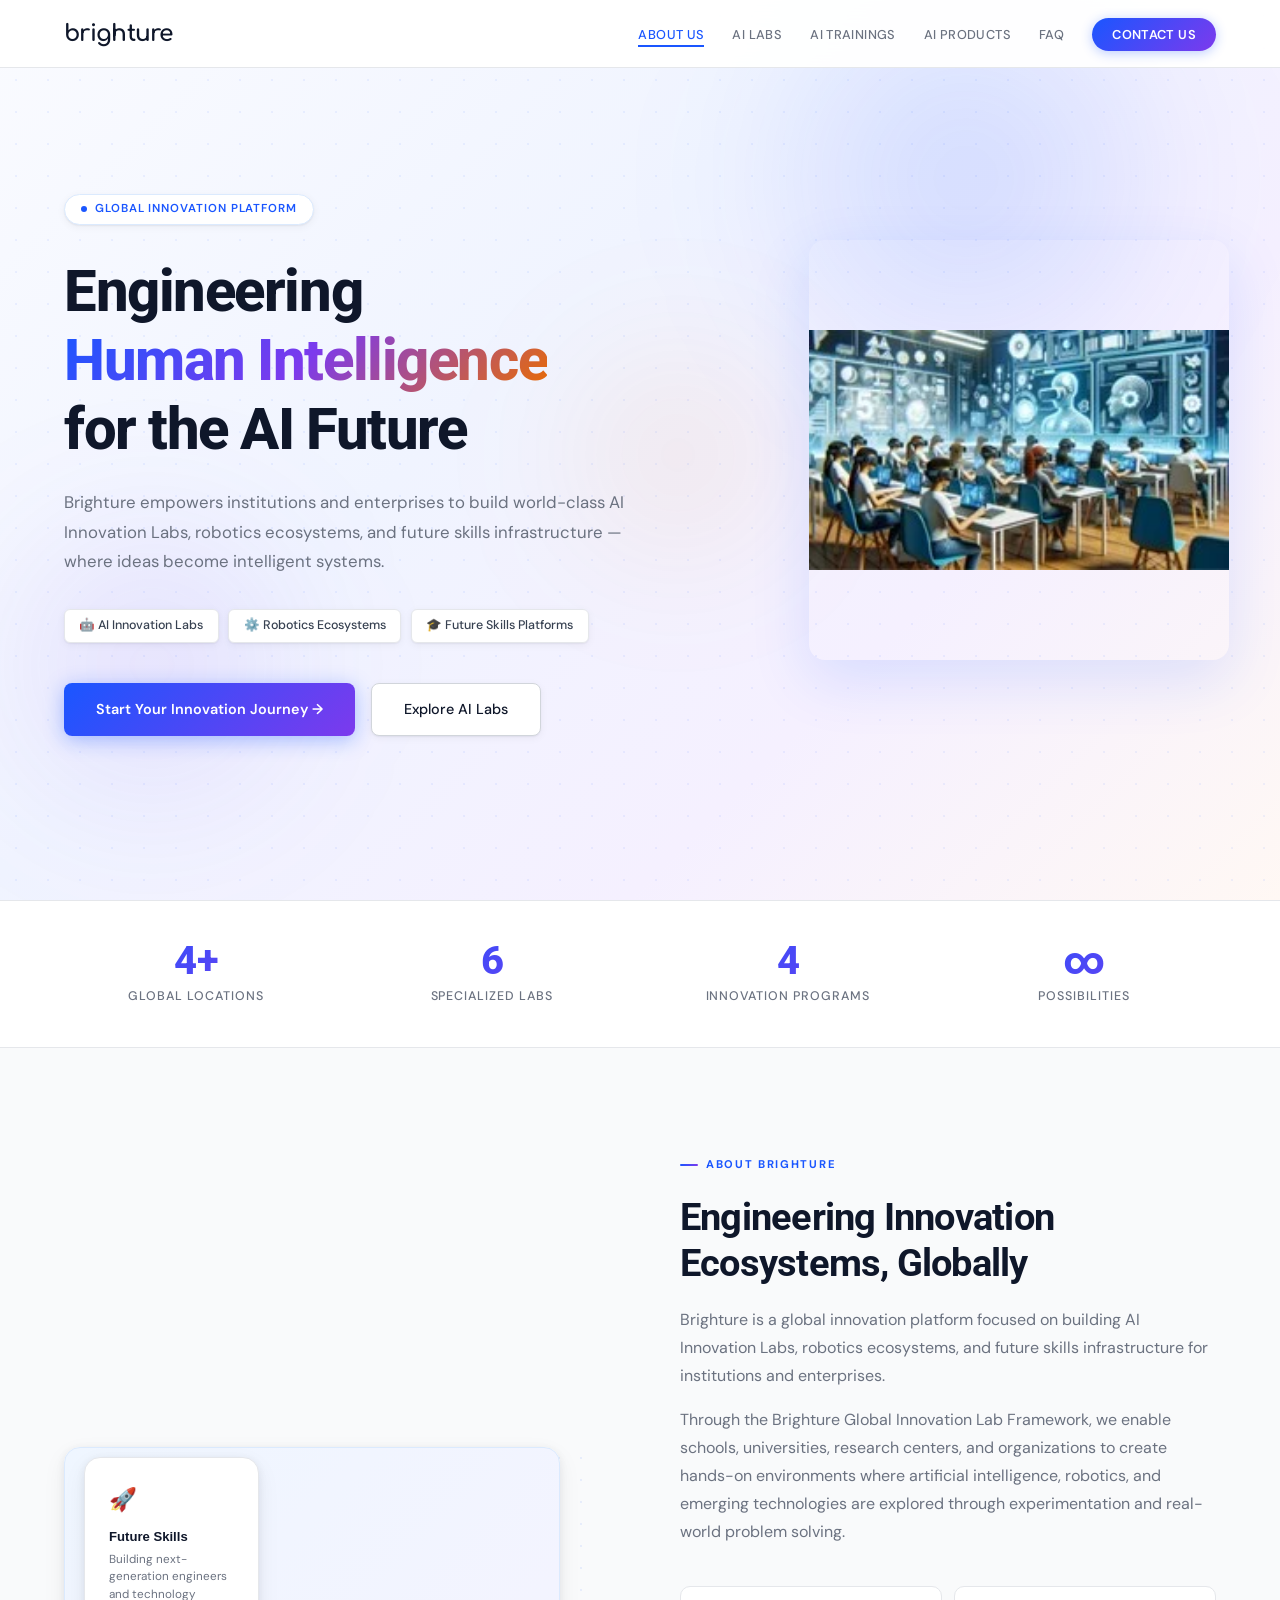
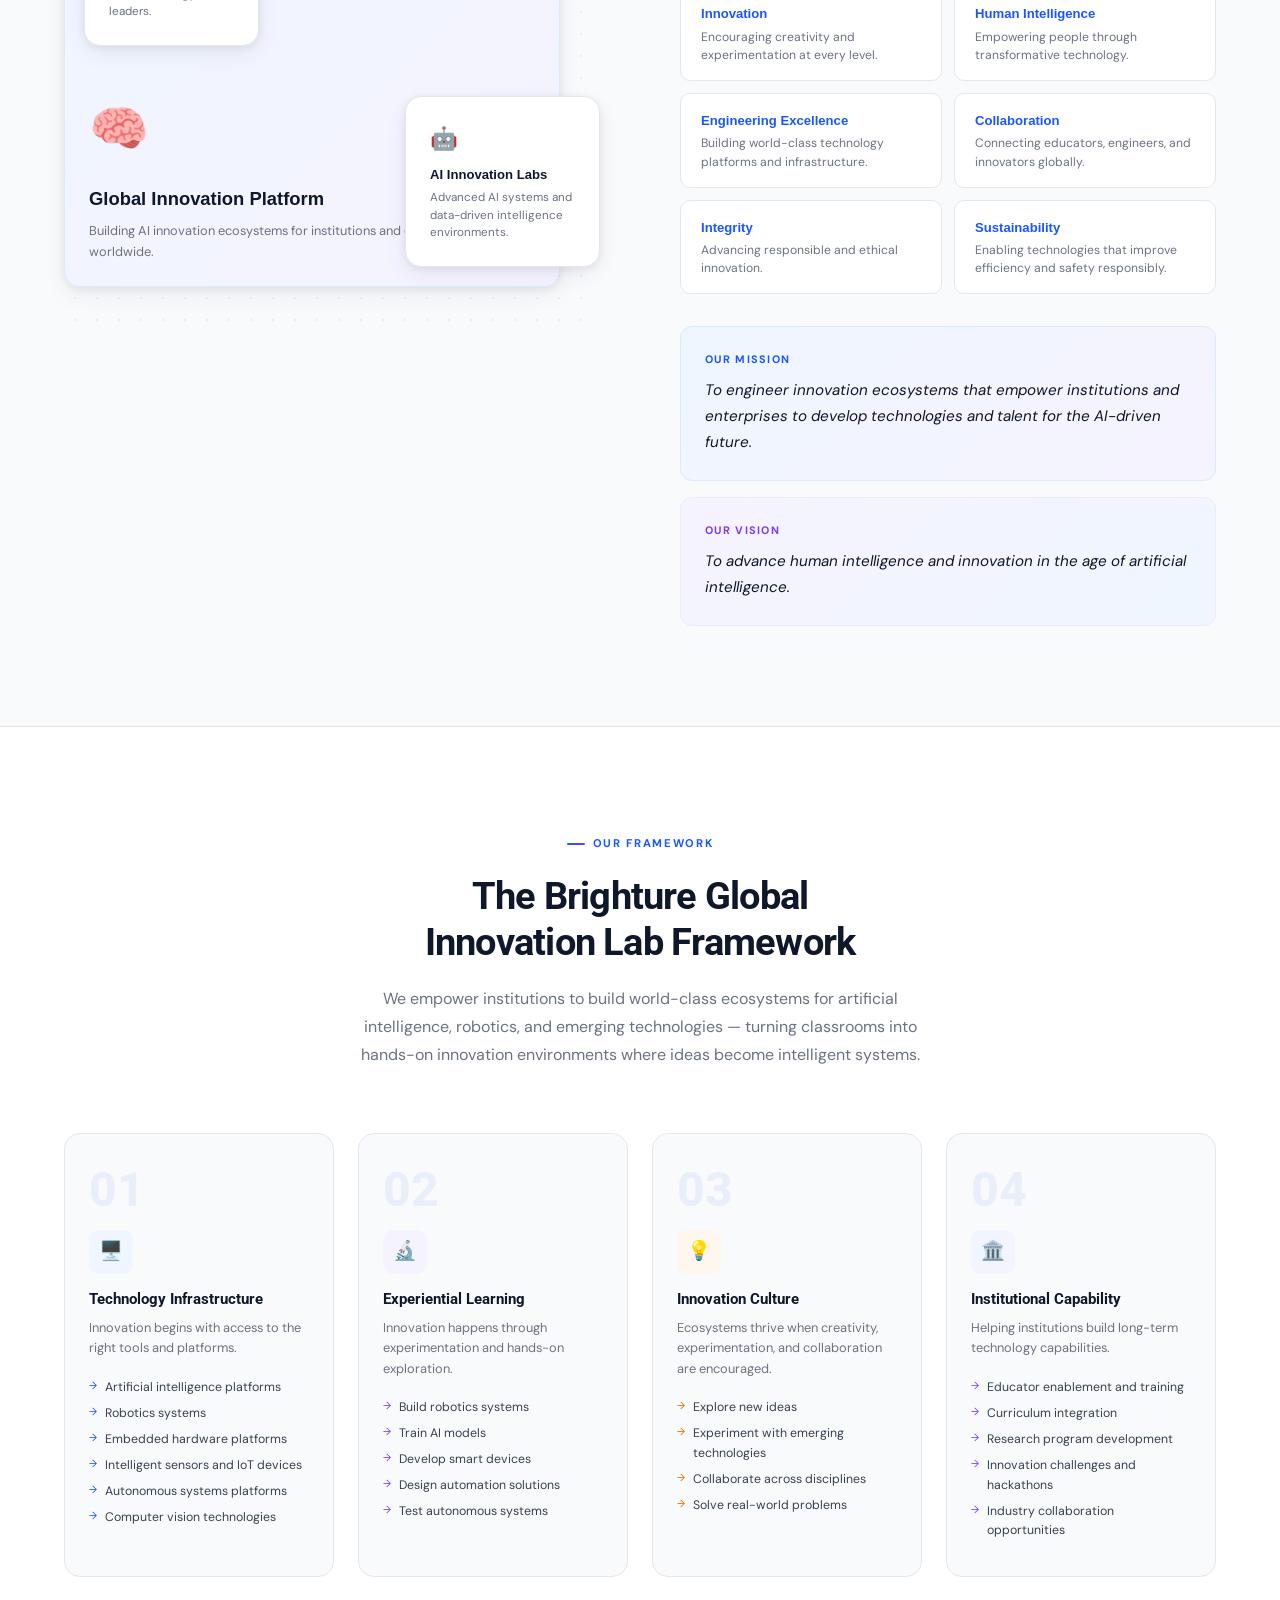
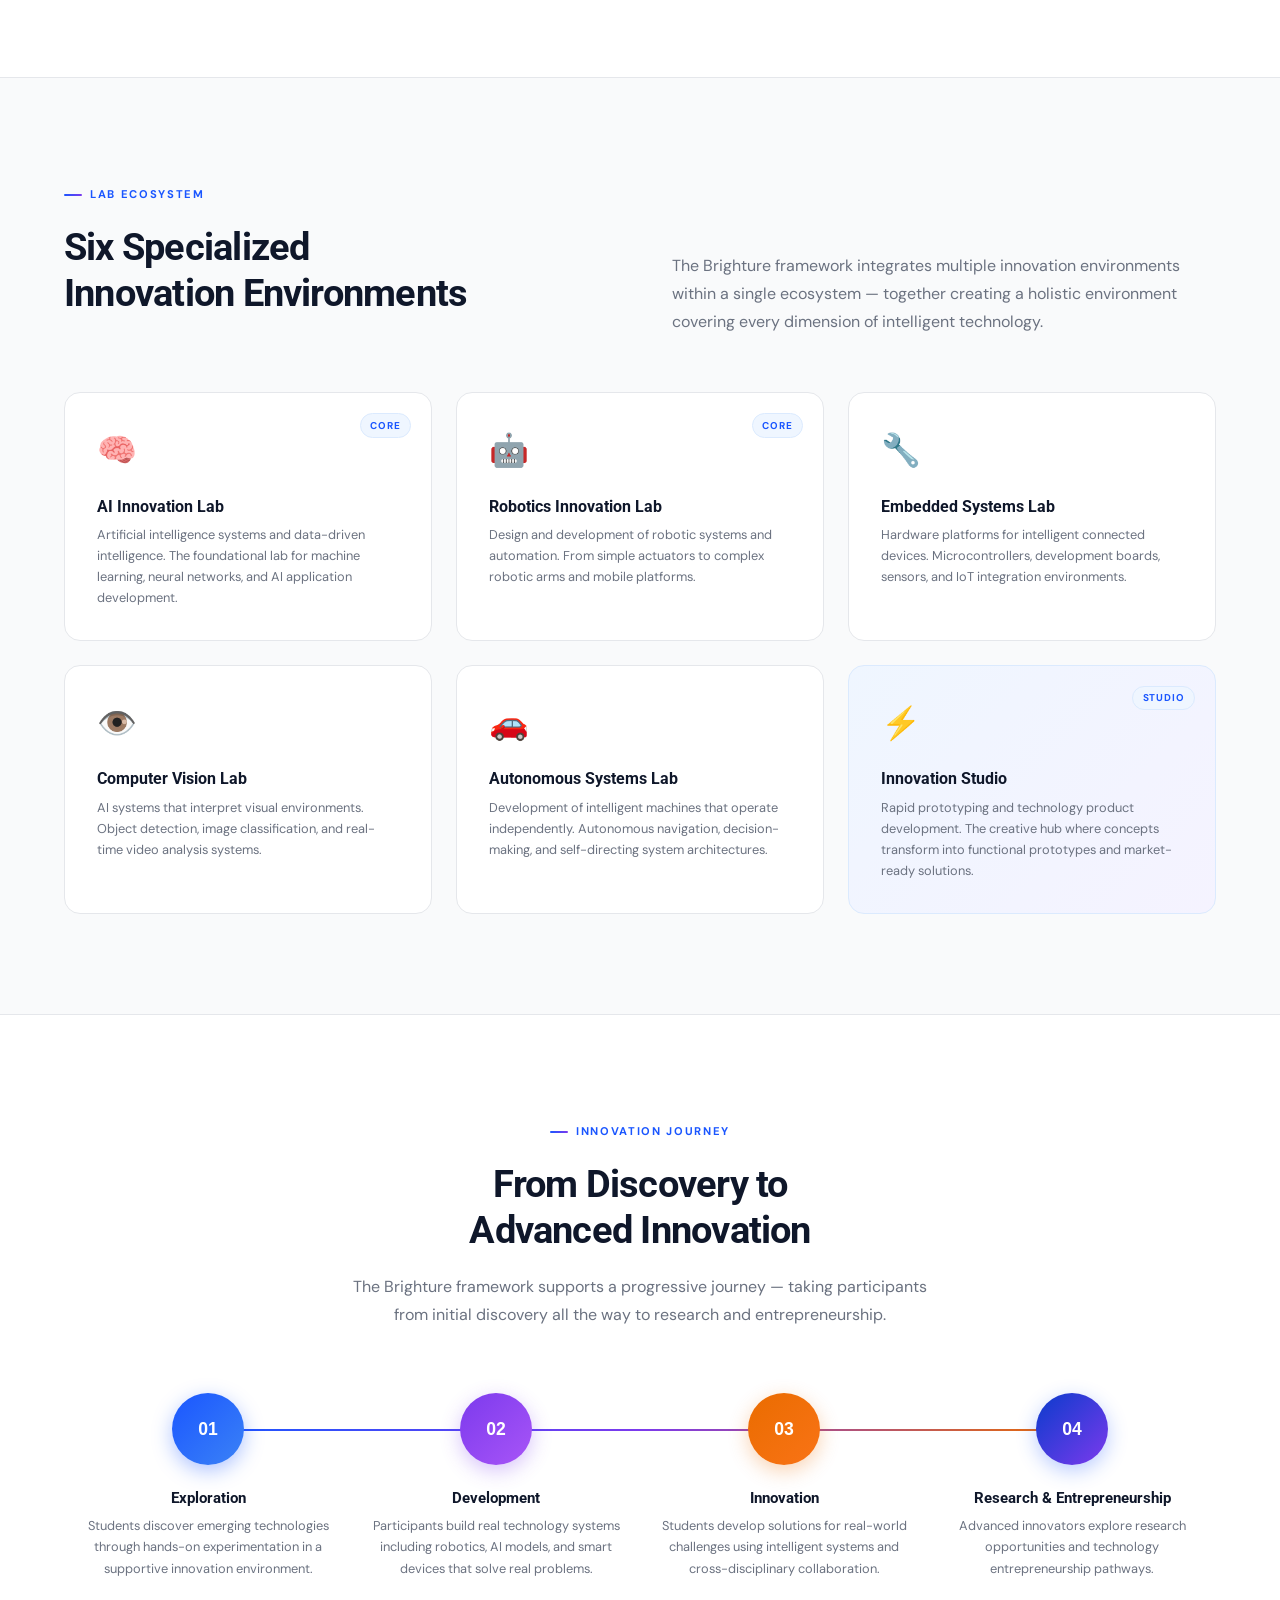
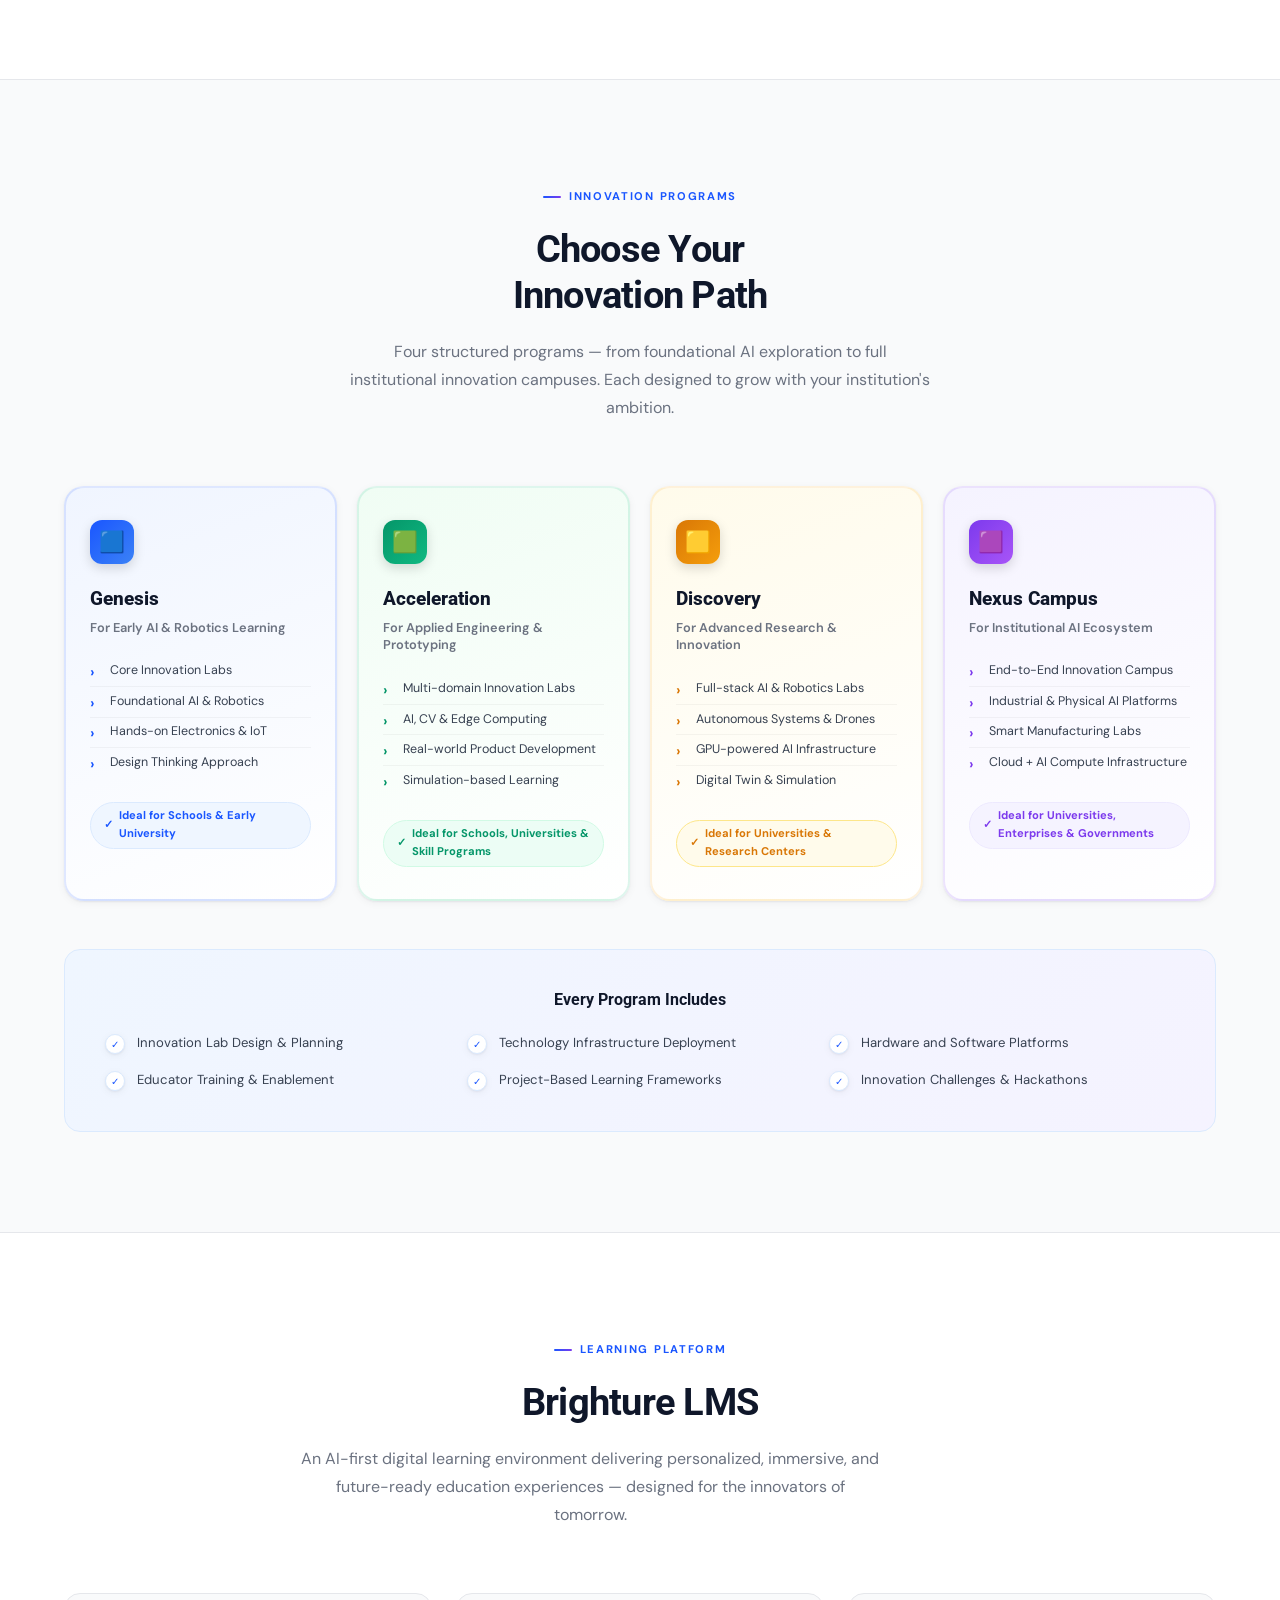
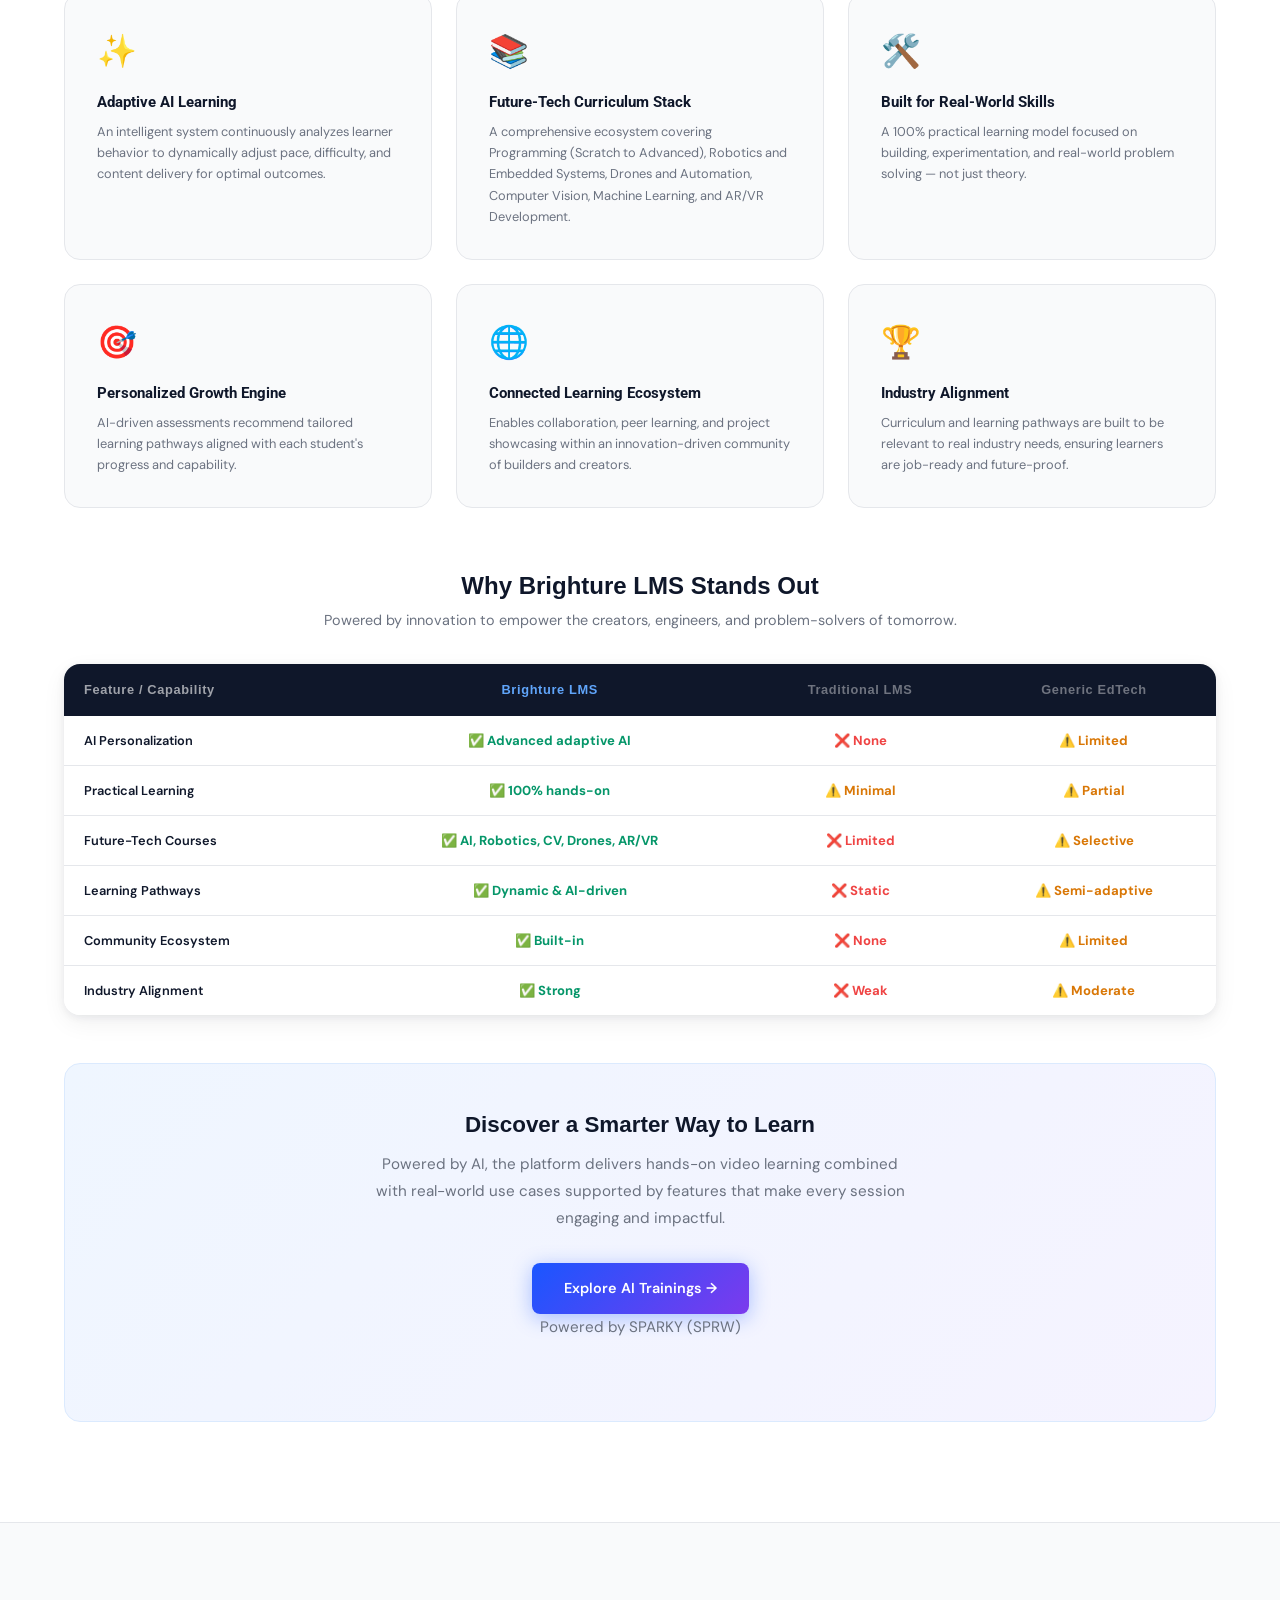
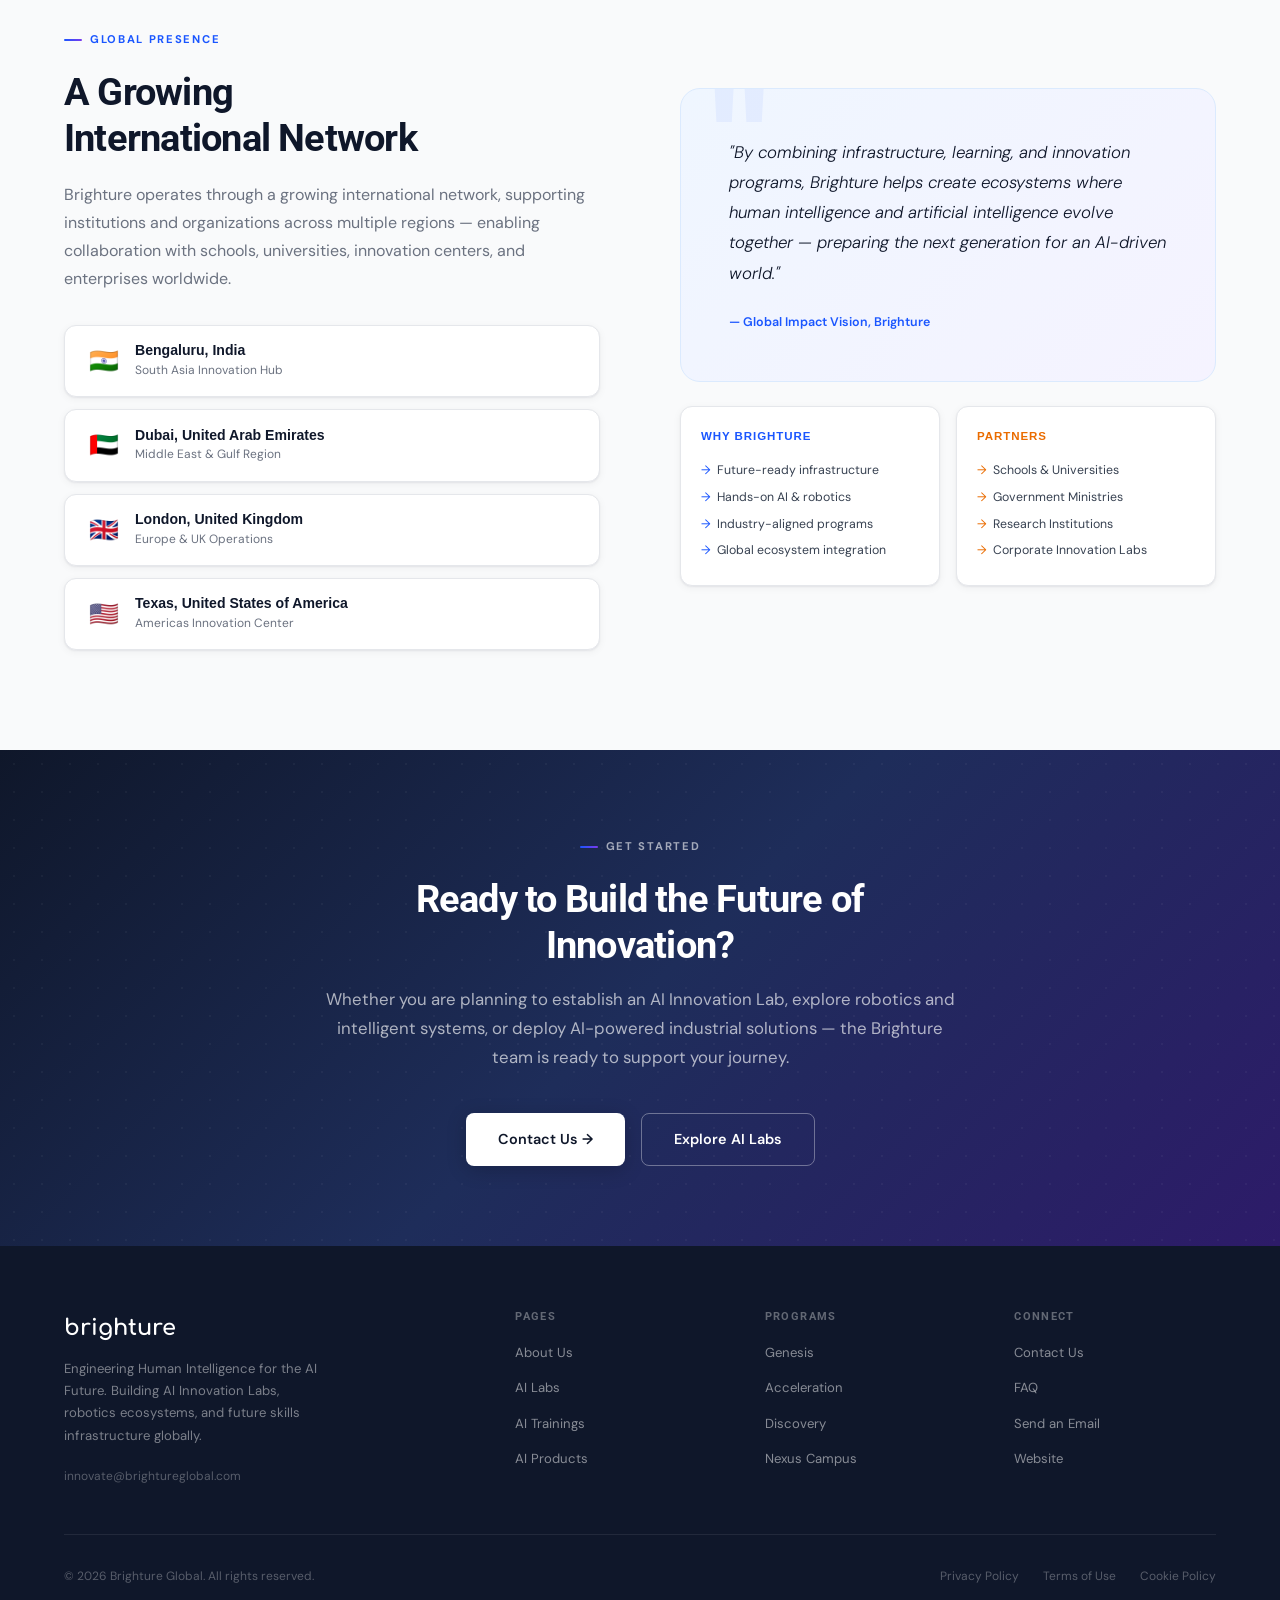
==== commit 9360ad59: "Added more style changes" ====
--- a/index.html
+++ b/index.html
@@ -175,7 +175,7 @@
       height: 100%;
       object-fit: contain;
       border-radius: 16px;
-      box-shadow: 0 20px 60px rgba(26, 86, 255, 0.15);
+      box-shadow: 0 20px 60px rgba(26, 86, 255, 0.13);
     }
 
     .hero-ring {
--- a/shared.css
+++ b/shared.css
@@ -379,6 +379,8 @@
   min-height: 42vh;
   display: flex;
   align-items: center;
+  flex-wrap: wrap;
+  gap: 3rem;
   padding: 120px 5% 80px;
   position: relative;
   overflow: hidden;
@@ -390,6 +392,11 @@
     #fff8f4 100%
   );
 }
+.hero-split {
+  justify-content: space-between;
+  gap: 4rem;
+  padding: 90px 5% 70px;
+}
 .page-hero::before {
   content: "";
   position: absolute;
@@ -428,6 +435,8 @@
 .page-hero-content {
   position: relative;
   z-index: 2;
+  flex: 1;
+  min-width: 300px;
 }
 .page-hero-badge {
   display: inline-flex;
@@ -453,6 +462,45 @@
   color: var(--muted);
   line-height: 1.75;
   max-width: 600px;
+}
+
+/* ── PAGE HERO IMAGE COLUMN ── */
+.page-hero-image {
+  flex: 1;
+  min-width: 320px;
+  display: flex;
+  align-items: center;
+  justify-content: center;
+  position: relative;
+  z-index: 2;
+}
+
+/* ── STANDARD IMAGE SCALE ── */
+/* Hero images — large, prominent */
+.img-hero {
+  max-width: 440px;
+  width: 100%;
+  height: auto;
+  border-radius: 16px;
+  box-shadow: 0 20px 60px rgba(26, 86, 255, 0.13);
+}
+
+/* Section detail images — medium */
+.img-section {
+  max-width: 340px;
+  width: 100%;
+  height: auto;
+  border-radius: 16px;
+  box-shadow: 0 10px 32px rgba(26, 86, 255, 0.10);
+}
+
+/* Section image column container */
+.img-col {
+  flex: 1;
+  min-width: 260px;
+  display: flex;
+  align-items: center;
+  justify-content: center;
 }
 
 /* ── STATS STRIP ── */
@@ -1248,12 +1296,34 @@
     grid-template-columns: 1fr 1fr;
   }
 }
+@media (max-width: 960px) {
+  .img-col {
+    min-width: unset;
+    width: 100%;
+  }
+}
 @media (max-width: 768px) {
   section {
     padding: 70px 5%;
   }
   .page-hero {
     padding: 110px 5% 60px;
+    gap: 2rem;
+  }
+  .hero-split {
+    padding: 100px 5% 60px;
+    gap: 2rem;
+  }
+  .page-hero-image {
+    min-width: unset;
+    width: 100%;
+    justify-content: flex-start;
+  }
+  .img-hero {
+    max-width: 100%;
+  }
+  .img-section {
+    max-width: 100%;
   }
 }
 @media (max-width: 640px) {
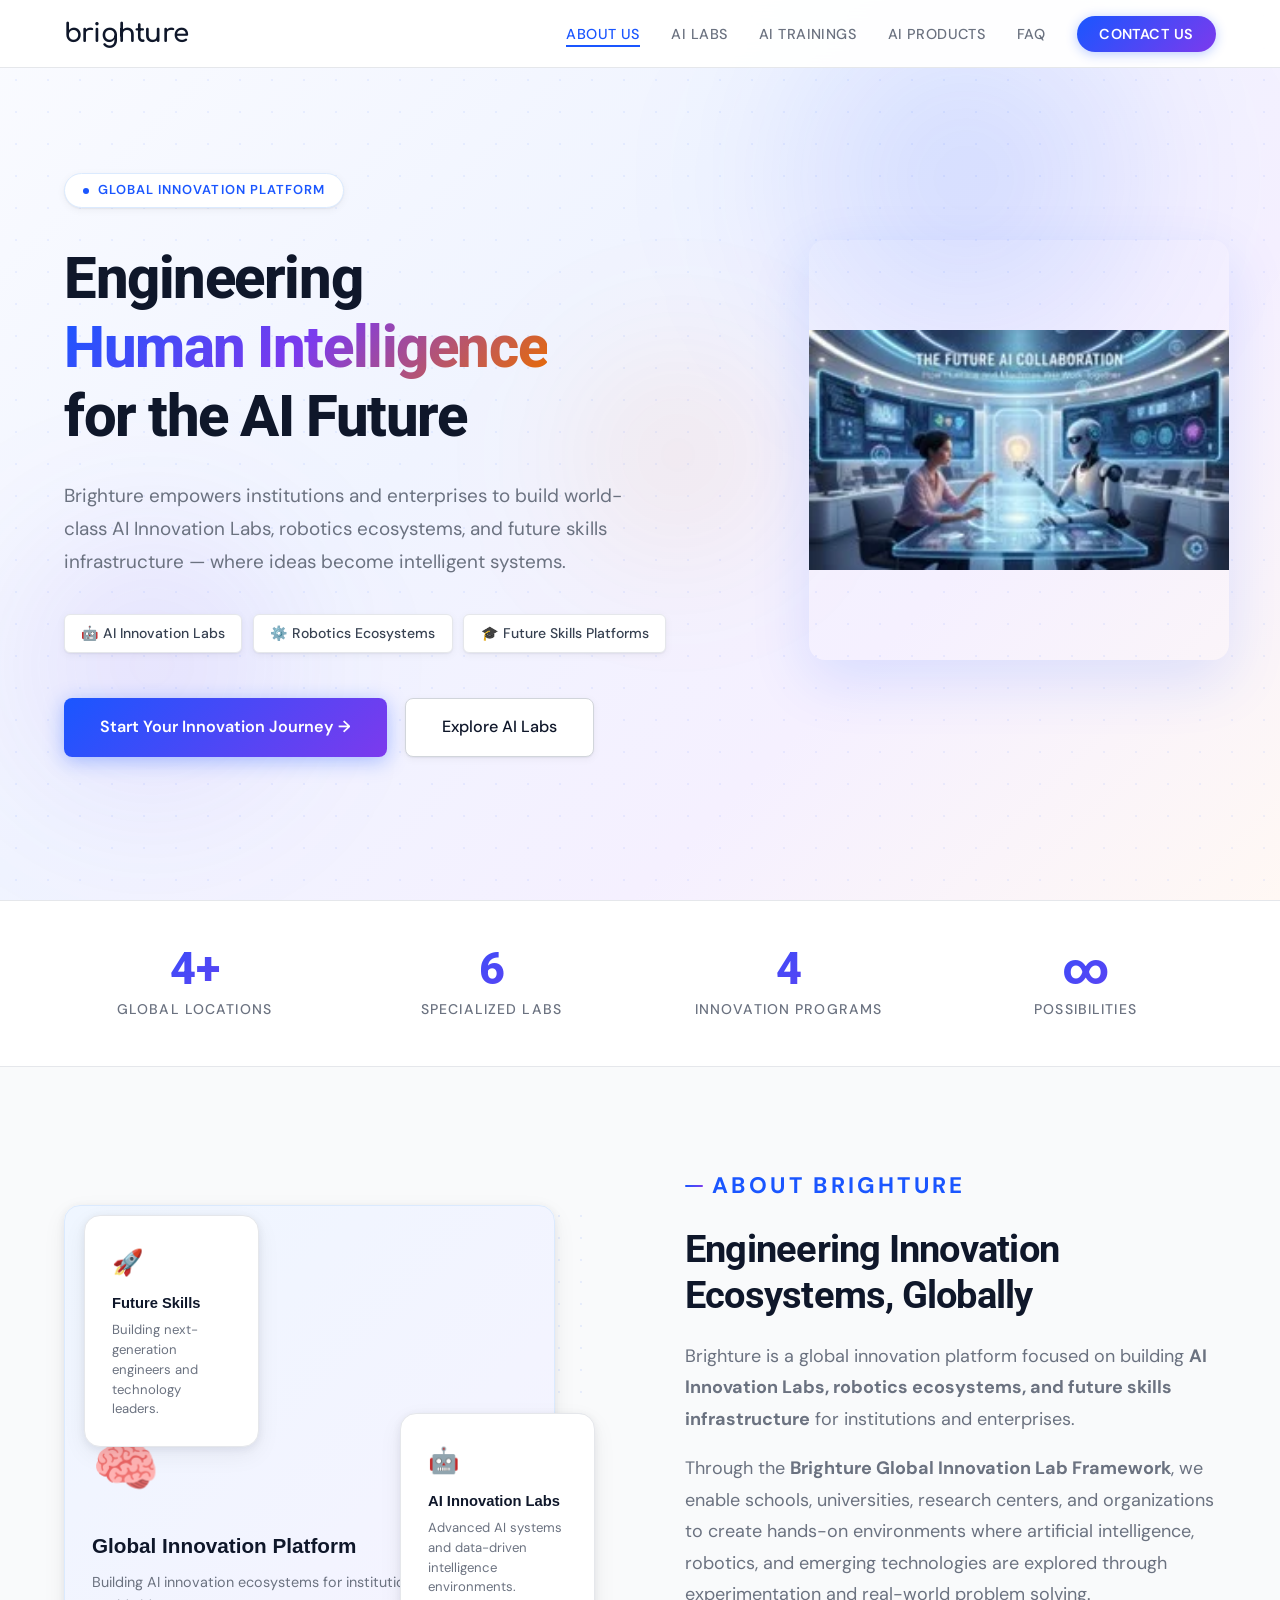
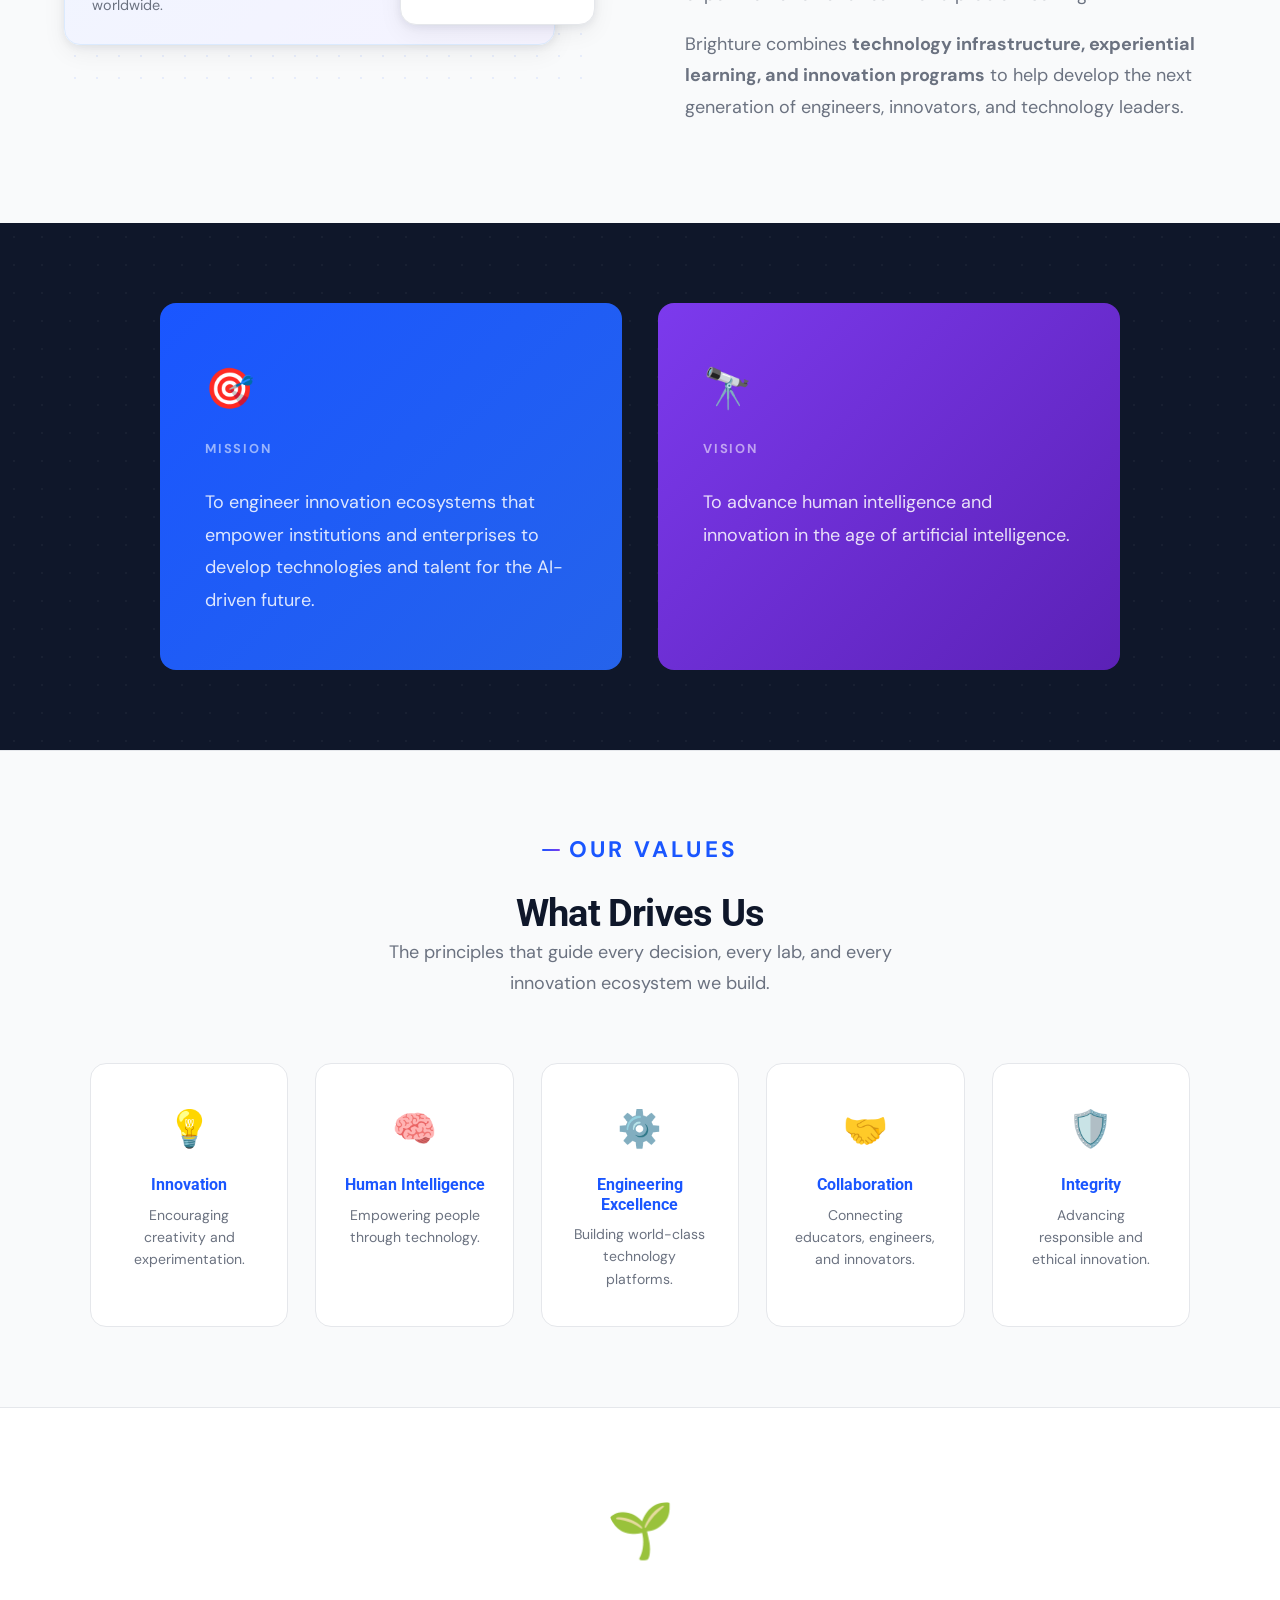
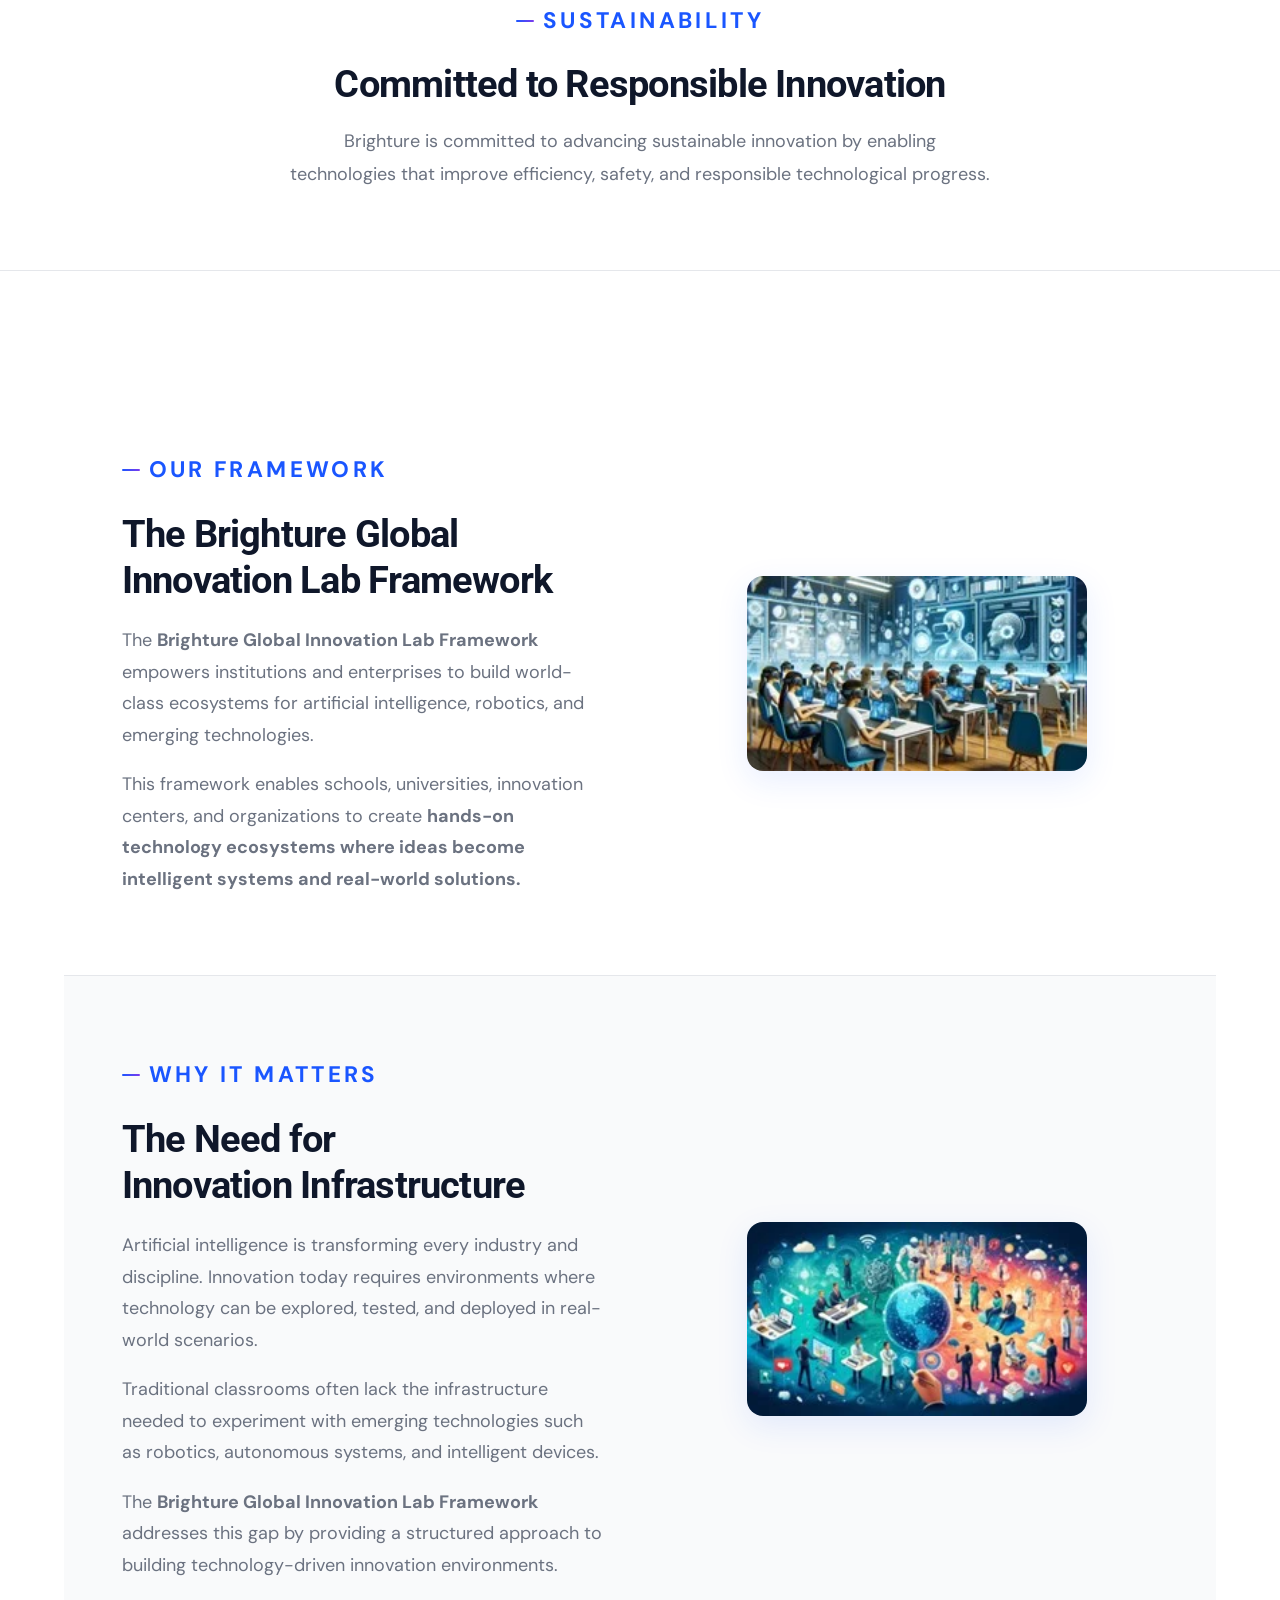
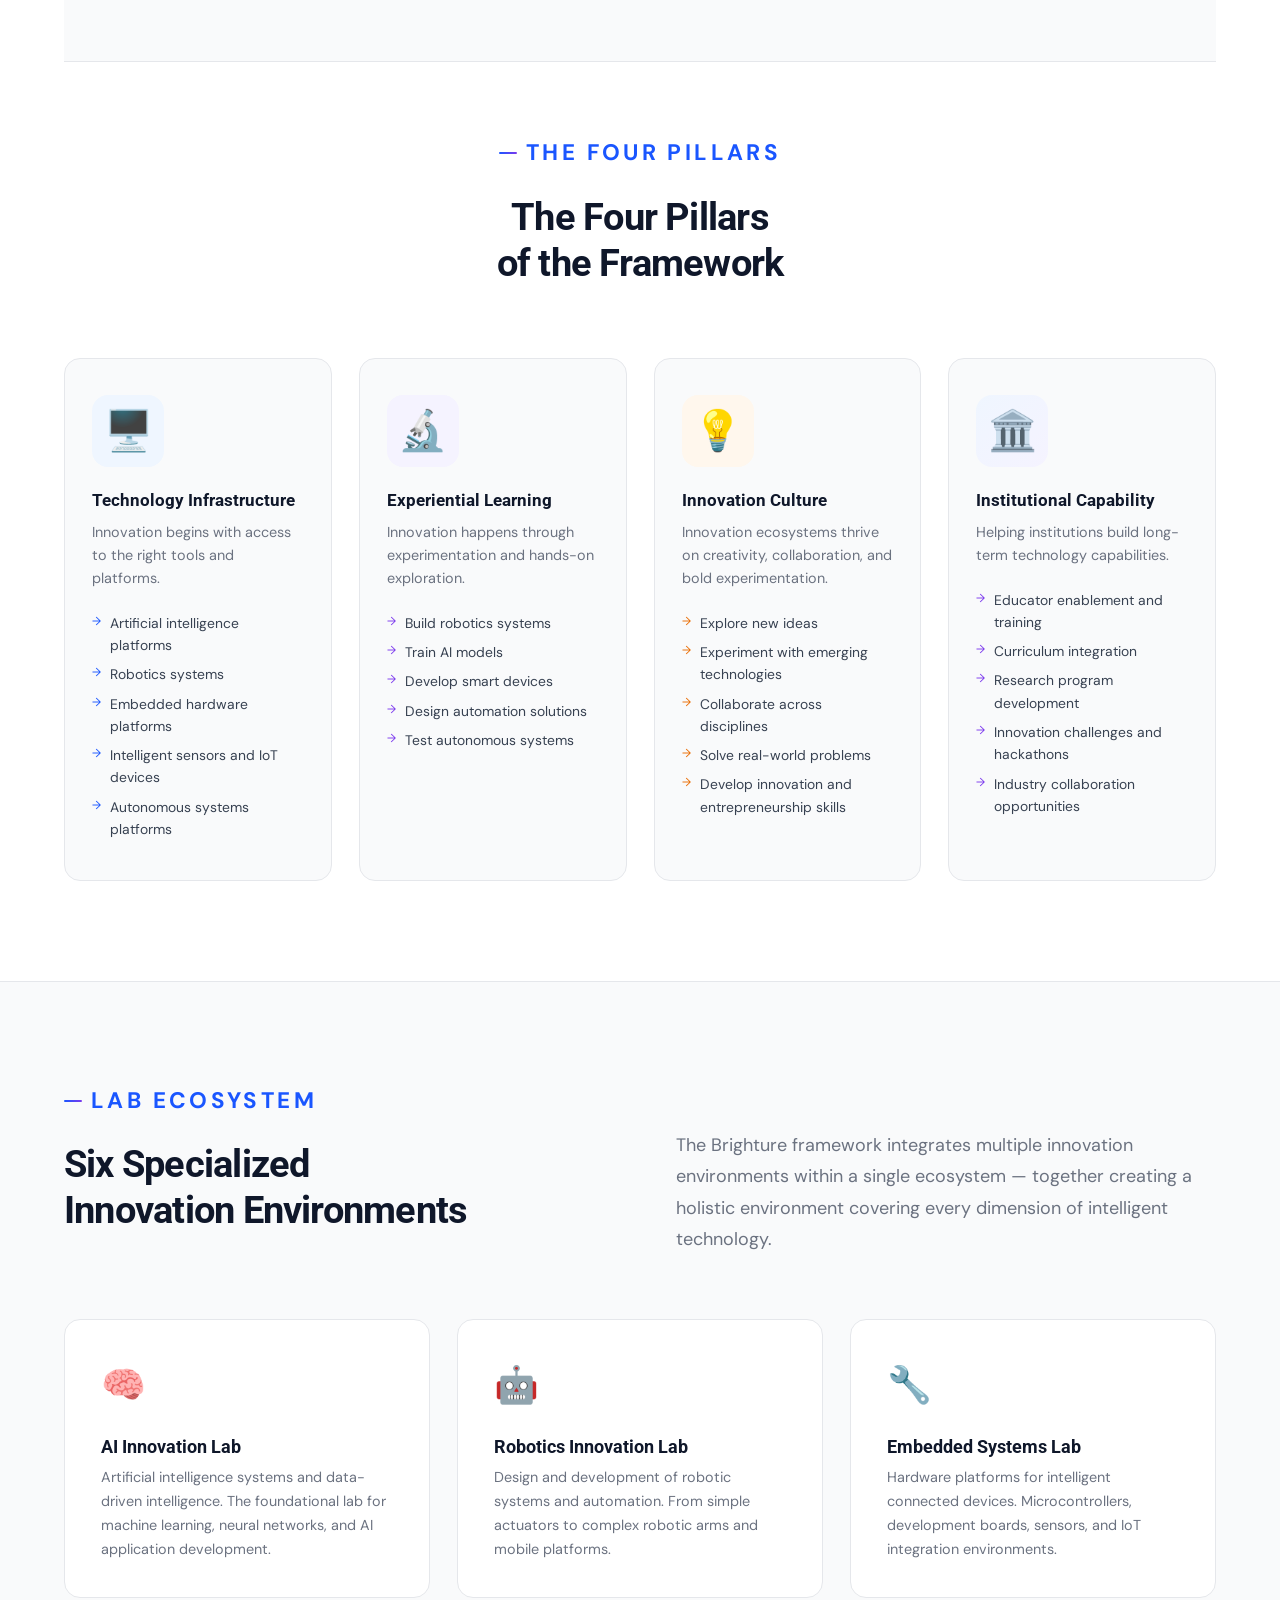
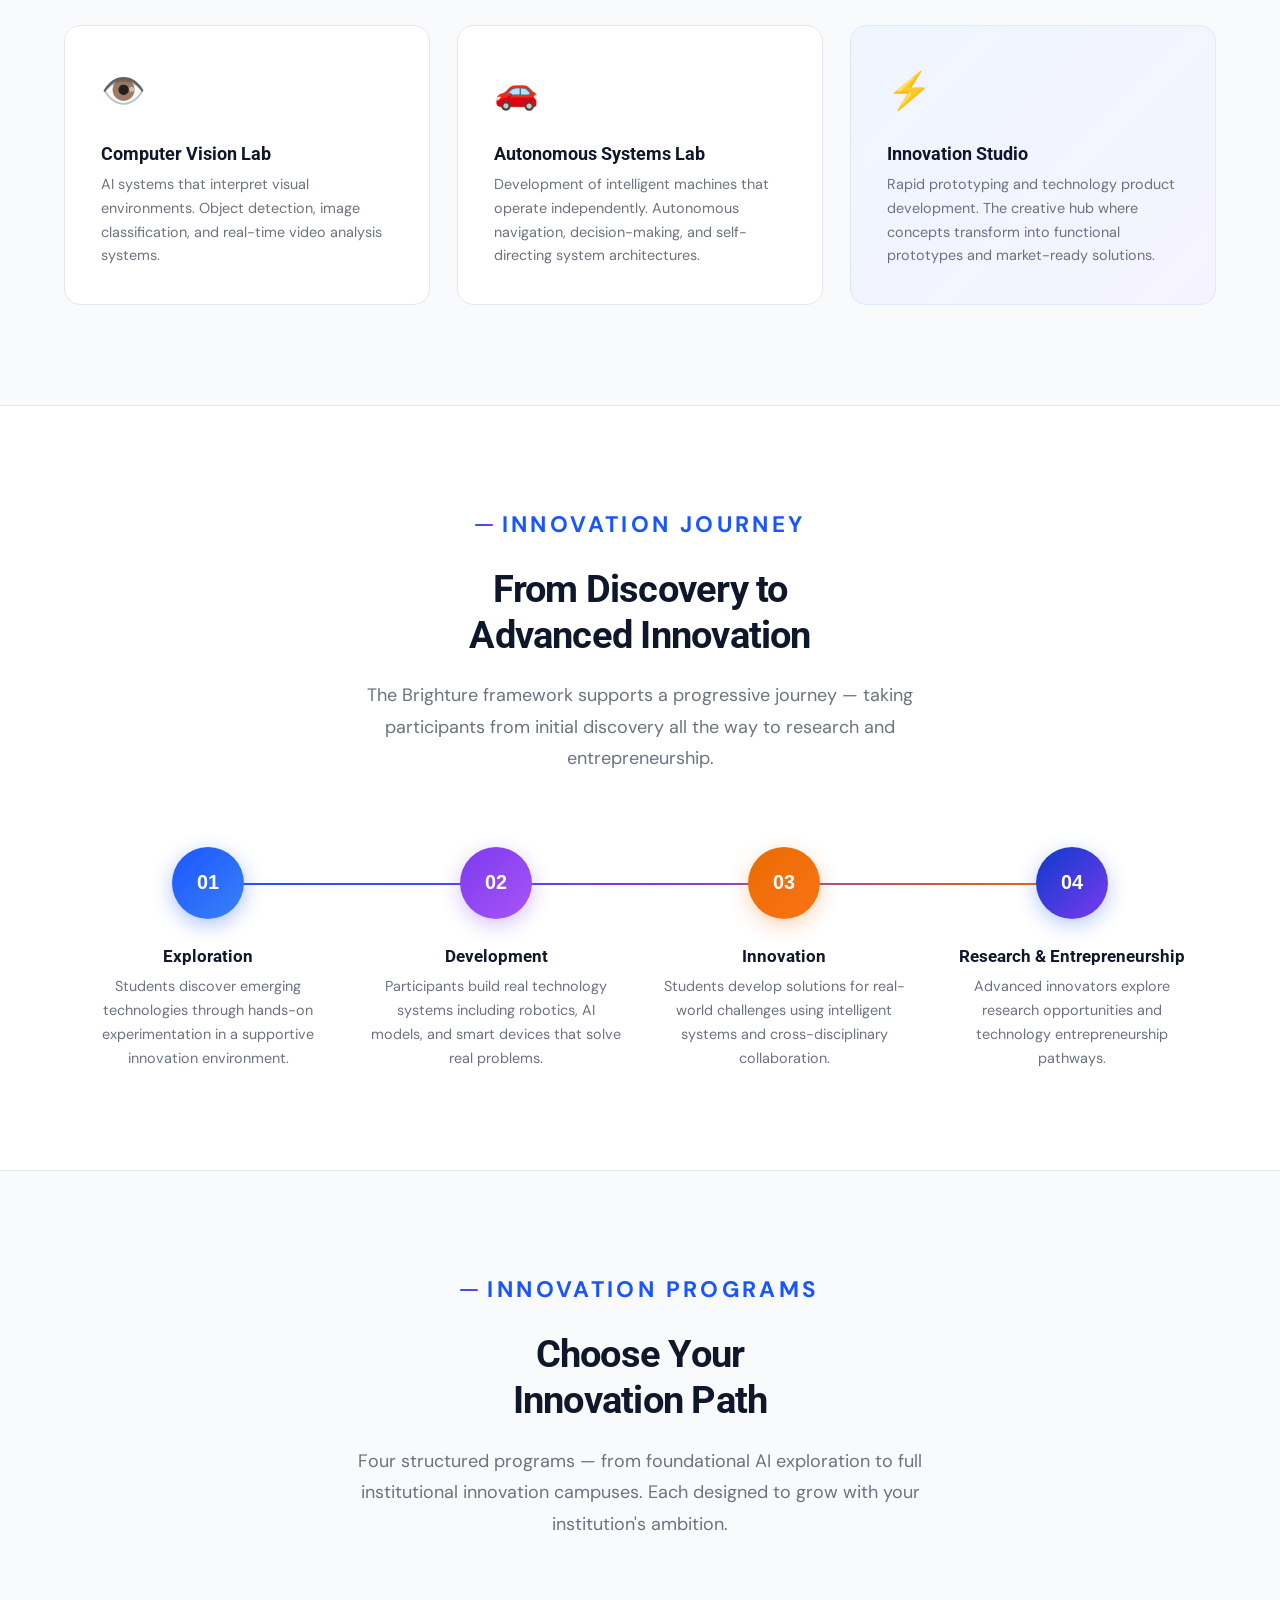
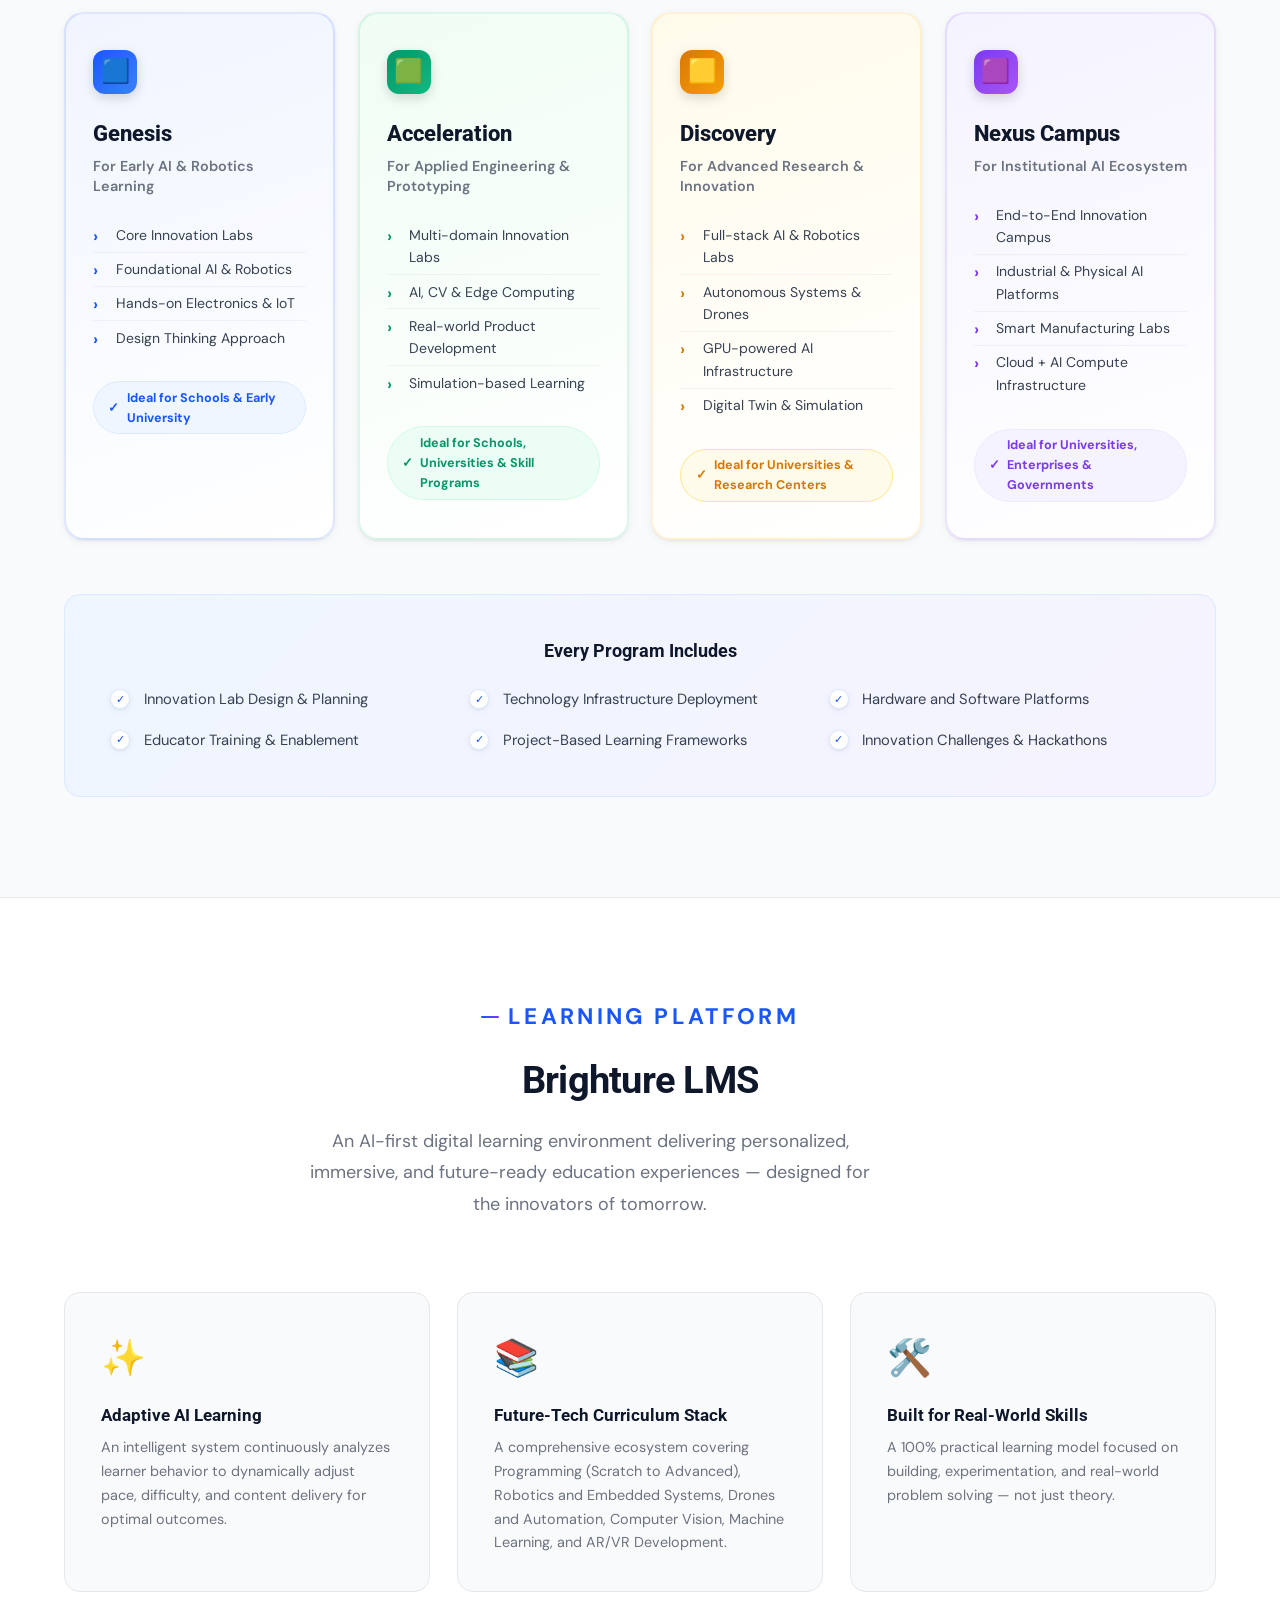
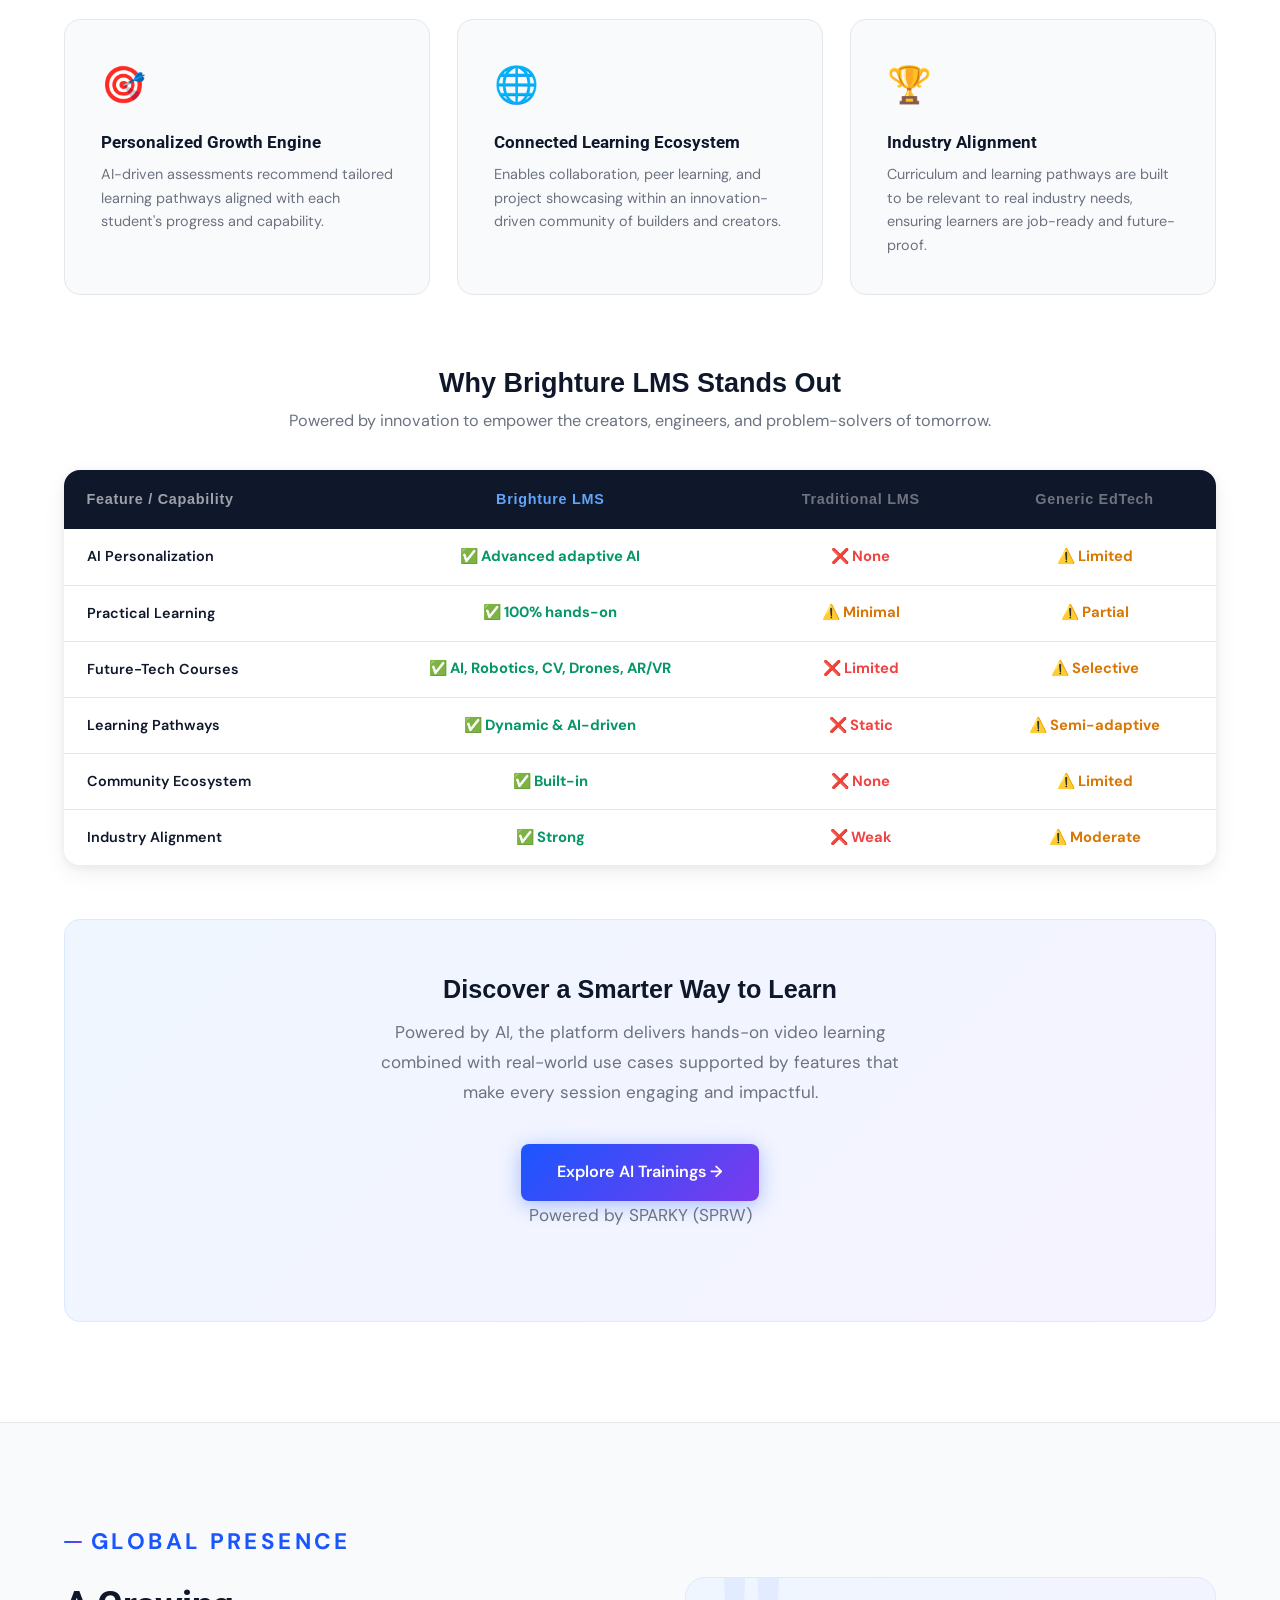
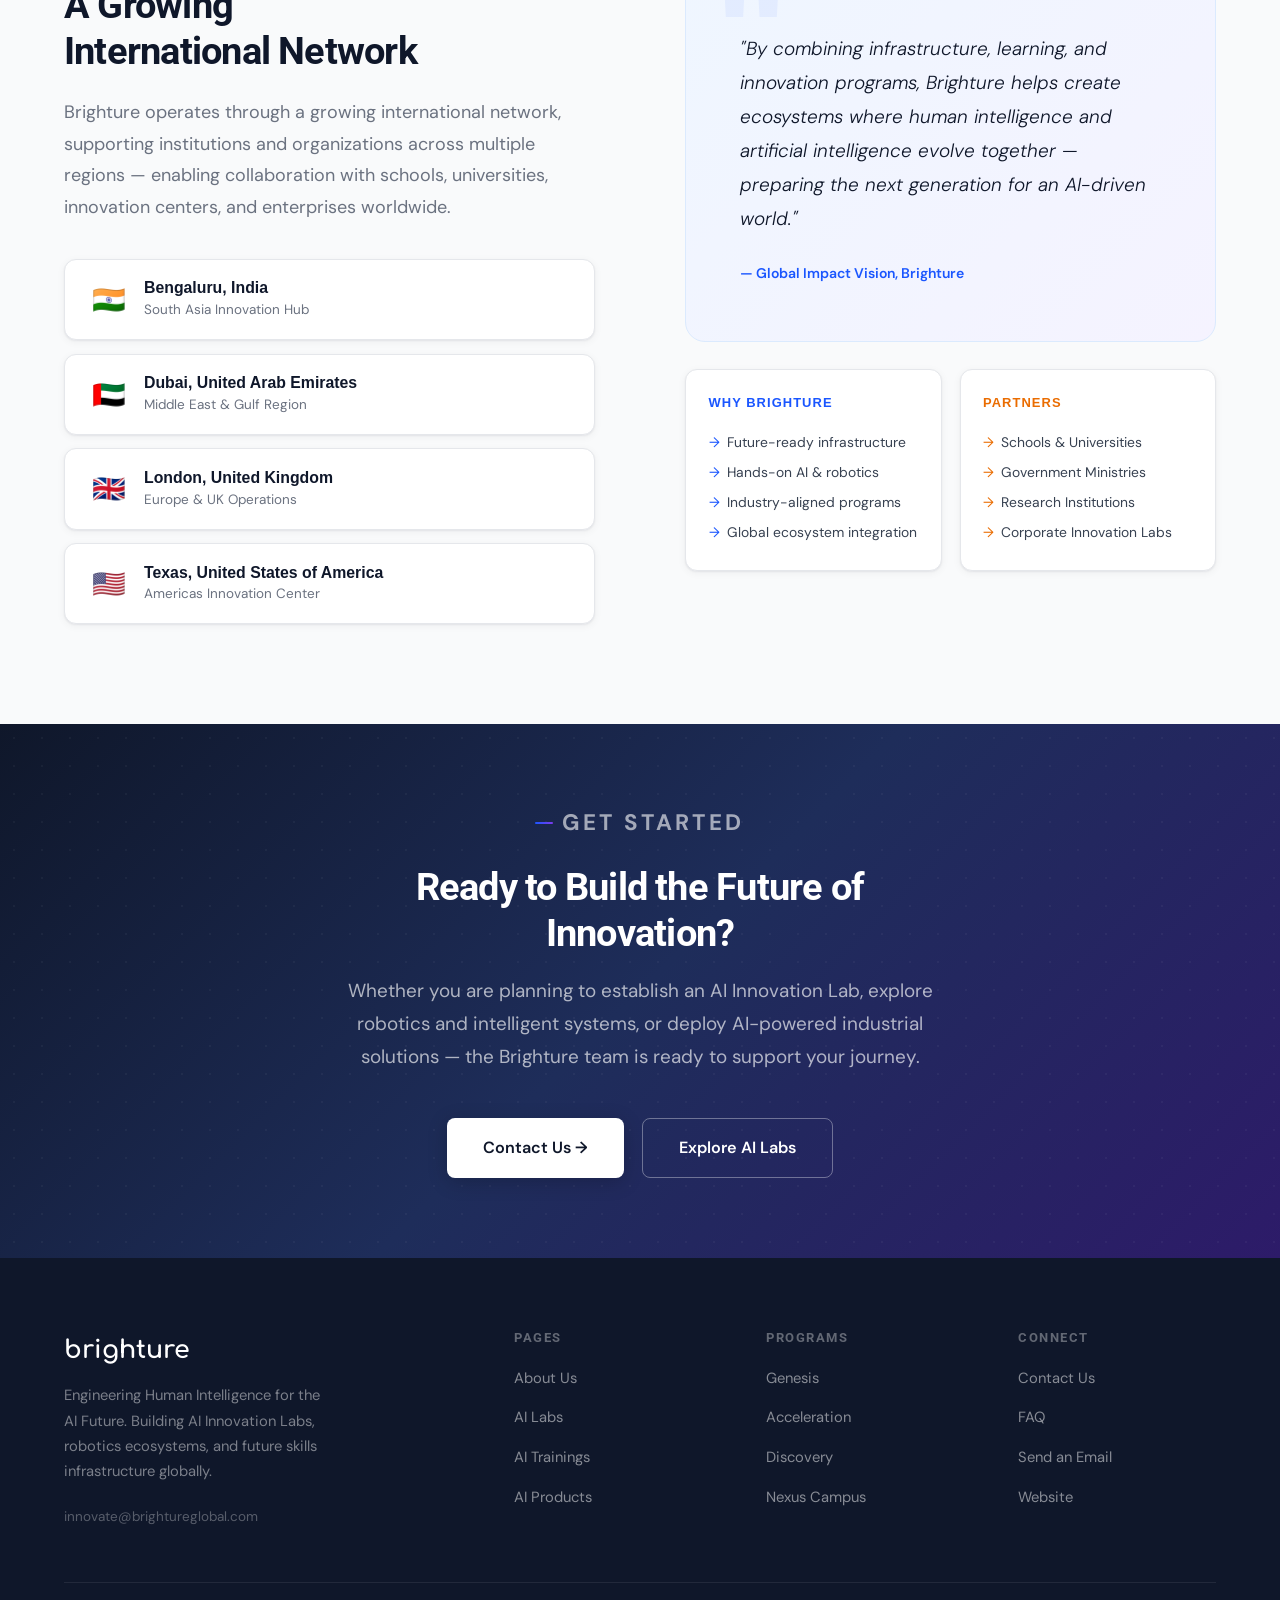
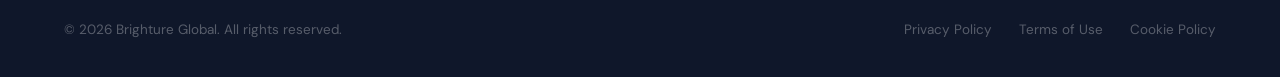
==== commit 073416a3: "Updated About us page with images and content" ====
--- a/index.html
+++ b/index.html
@@ -397,6 +397,194 @@
       }
     }
 
+    /* ── MISSION & VISION ── */
+    .mission-vision-section {
+      background: var(--ink);
+      padding: 80px 5%;
+      position: relative;
+      overflow: hidden;
+    }
+
+    .mission-vision-section::before {
+      content: '';
+      position: absolute;
+      inset: 0;
+      background-image: radial-gradient(rgba(255,255,255,0.04) 1px, transparent 1px);
+      background-size: 28px 28px;
+      pointer-events: none;
+    }
+
+    .mv-grid {
+      display: grid;
+      grid-template-columns: 1fr 1fr;
+      gap: 2rem;
+      max-width: 960px;
+      margin: 0 auto;
+      position: relative;
+      z-index: 1;
+    }
+
+    .mv-card {
+      border-radius: var(--radius);
+      padding: 3rem 2.5rem;
+      position: relative;
+      overflow: hidden;
+    }
+
+    .mv-mission {
+      background: linear-gradient(135deg, var(--blue), #2563eb);
+    }
+
+    .mv-vision {
+      background: linear-gradient(135deg, var(--purple), #5b21b6);
+    }
+
+    .mv-label {
+      font-size: 0.72rem;
+      font-weight: 700;
+      letter-spacing: 0.14em;
+      text-transform: uppercase;
+      color: rgba(255,255,255,0.55);
+      margin-bottom: 1.5rem;
+    }
+
+    .mv-icon {
+      font-size: 2.2rem;
+      margin-bottom: 1rem;
+    }
+
+    .mv-card p {
+      font-size: 1rem;
+      color: rgba(255,255,255,0.85);
+      line-height: 1.8;
+    }
+
+    @media (max-width: 768px) {
+      .mv-grid {
+        grid-template-columns: 1fr;
+      }
+    }
+
+    /* ── VALUES ── */
+    .values-section {
+      background: var(--bg-alt);
+      border-top: 1px solid var(--border);
+      padding: 80px 5%;
+    }
+
+    .values-section-header {
+      text-align: center;
+      max-width: 600px;
+      margin: 0 auto 3.5rem;
+    }
+
+    .values-section-header .section-label {
+      justify-content: center;
+    }
+
+    .values-5-grid {
+      display: grid;
+      grid-template-columns: repeat(5, 1fr);
+      gap: 1.5rem;
+      max-width: 1100px;
+      margin: 0 auto;
+    }
+
+    .value-5-card {
+      background: white;
+      border: 1px solid var(--border);
+      border-radius: var(--radius);
+      padding: 2rem 1.5rem;
+      text-align: center;
+      transition: all 0.3s;
+    }
+
+    .value-5-card:hover {
+      transform: translateY(-4px);
+      box-shadow: var(--shadow-lg);
+      border-color: var(--blue-mid);
+    }
+
+    .value-5-icon {
+      font-size: 2rem;
+      margin-bottom: 1rem;
+    }
+
+    .value-5-card h3 {
+      font-size: 0.9rem;
+      color: var(--blue);
+      margin-bottom: 0.5rem;
+    }
+
+    .value-5-card p {
+      font-size: 0.78rem;
+      color: var(--muted);
+      line-height: 1.6;
+    }
+
+    @media (max-width: 960px) {
+      .values-5-grid {
+        grid-template-columns: repeat(3, 1fr);
+      }
+    }
+
+    @media (max-width: 640px) {
+      .values-5-grid {
+        grid-template-columns: repeat(2, 1fr);
+      }
+    }
+
+    /* ── SUSTAINABILITY ── */
+    .sustain-section {
+      background: white;
+      border-top: 1px solid var(--border);
+      padding: 80px 5%;
+      text-align: center;
+    }
+
+    .sustain-inner {
+      max-width: 700px;
+      margin: 0 auto;
+    }
+
+    .sustain-icon {
+      font-size: 3rem;
+      margin-bottom: 1.5rem;
+    }
+
+    .sustain-section p {
+      font-size: 1rem;
+      color: var(--muted);
+      line-height: 1.8;
+      margin-top: 1rem;
+    }
+
+    /* ── NEED FOR INNOVATION INFRASTRUCTURE ── */
+    .infra-section {
+      background: var(--bg-alt);
+      border-top: 1px solid var(--border);
+      border-bottom: 1px solid var(--border);
+      padding: 80px 5%;
+    }
+
+    .infra-inner {
+      display: flex;
+      align-items: center;
+      gap: 4rem;
+      flex-wrap: wrap;
+      max-width: 1100px;
+      margin: 0 auto;
+    }
+
+    .infra-text {
+      flex: 1;
+      min-width: 300px;
+    }
+
+    .infra-text p + p {
+      margin-top: 1rem;
+    }
+
     /* ── FRAMEWORK ── */
     #framework {
       background: white;
@@ -1013,7 +1201,7 @@
         </div>
       </div>
       <div class="hero-visual">
-        <img src="images/Brighture Global Innovation Lab Framework.webp" alt="Brighture Global Innovation Lab Framework"
+        <img src="images/The Brighture Innovation Lab Ecosystem.webp" alt="The Brighture Innovation Lab Ecosystem"
           class="hero-image">
       </div>
     </section>
@@ -1064,65 +1252,133 @@
       <div>
         <div class="section-label">About Brighture</div>
         <h2 class="section-title" id="about-title">Engineering Innovation<br>Ecosystems, Globally</h2>
-        <p class="section-desc">Brighture is a global innovation platform focused on building AI Innovation Labs,
-          robotics ecosystems, and future skills infrastructure for institutions and enterprises.</p>
-        <p class="section-desc" style="margin-top:1rem;">Through the Brighture Global Innovation Lab Framework, we
-          enable schools, universities, research centers, and organizations to create hands-on environments where
-          artificial intelligence, robotics, and emerging technologies are explored through experimentation and
-          real-world problem solving.</p>
-        <div class="values-grid" aria-label="Core values">
-          <div class="value-item reveal">
-            <div class="value-name">Innovation</div>
-            <div class="value-desc">Encouraging creativity and experimentation at every level.</div>
-          </div>
-          <div class="value-item reveal reveal-delay-1">
-            <div class="value-name">Human Intelligence</div>
-            <div class="value-desc">Empowering people through transformative technology.</div>
-          </div>
-          <div class="value-item reveal reveal-delay-2">
-            <div class="value-name">Engineering Excellence</div>
-            <div class="value-desc">Building world-class technology platforms and infrastructure.</div>
-          </div>
-          <div class="value-item reveal">
-            <div class="value-name">Collaboration</div>
-            <div class="value-desc">Connecting educators, engineers, and innovators globally.</div>
-          </div>
-          <div class="value-item reveal reveal-delay-1">
-            <div class="value-name">Integrity</div>
-            <div class="value-desc">Advancing responsible and ethical innovation.</div>
-          </div>
-          <div class="value-item reveal reveal-delay-2">
-            <div class="value-name">Sustainability</div>
-            <div class="value-desc">Enabling technologies that improve efficiency and safety responsibly.</div>
-          </div>
-        </div>
-        <div class="mission-box reveal">
-          <div class="mission-label">Our Mission</div>
-          <p class="mission-text">To engineer innovation ecosystems that empower institutions and enterprises to develop
-            technologies and talent for the AI-driven future.</p>
-        </div>
-        <div class="mission-box reveal"
-          style="margin-top:1rem;background:linear-gradient(135deg,var(--purple-xlight),var(--blue-xlight));border-color:var(--purple-light);">
-          <div class="mission-label" style="color:var(--purple);">Our Vision</div>
-          <p class="mission-text">To advance human intelligence and innovation in the age of artificial intelligence.
-          </p>
-        </div>
+        <p class="section-desc">Brighture is a global innovation platform focused on building <strong>AI Innovation
+            Labs, robotics ecosystems, and future skills infrastructure</strong> for institutions and enterprises.</p>
+        <p class="section-desc" style="margin-top:1rem;">Through the <strong>Brighture Global Innovation Lab
+            Framework</strong>, we enable schools, universities, research centers, and organizations to create
+          hands-on environments where artificial intelligence, robotics, and emerging technologies are explored through
+          experimentation and real-world problem solving.</p>
+        <p class="section-desc" style="margin-top:1rem;">Brighture combines <strong>technology infrastructure,
+            experiential learning, and innovation programs</strong> to help develop the next generation of engineers,
+          innovators, and technology leaders.</p>
+      </div>
+    </section>
+
+    <!-- MISSION & VISION -->
+    <section class="mission-vision-section" aria-label="Mission and Vision">
+      <div class="mv-grid">
+        <div class="mv-card mv-mission reveal">
+          <div class="mv-icon">🎯</div>
+          <div class="mv-label">Mission</div>
+          <p>To engineer innovation ecosystems that empower institutions and enterprises to develop technologies and
+            talent for the AI-driven future.</p>
+        </div>
+        <div class="mv-card mv-vision reveal reveal-delay-1">
+          <div class="mv-icon">🔭</div>
+          <div class="mv-label">Vision</div>
+          <p>To advance human intelligence and innovation in the age of artificial intelligence.</p>
+        </div>
+      </div>
+    </section>
+
+    <!-- VALUES -->
+    <section class="values-section" aria-labelledby="values-title">
+      <div class="values-section-header reveal">
+        <div class="section-label">Our Values</div>
+        <h2 id="values-title">What Drives Us</h2>
+        <p class="section-desc" style="margin:0 auto;text-align:center;">The principles that guide every decision,
+          every lab, and every innovation ecosystem we build.</p>
+      </div>
+      <div class="values-5-grid">
+        <div class="value-5-card reveal">
+          <div class="value-5-icon">💡</div>
+          <h3>Innovation</h3>
+          <p>Encouraging creativity and experimentation.</p>
+        </div>
+        <div class="value-5-card reveal reveal-delay-1">
+          <div class="value-5-icon">🧠</div>
+          <h3>Human Intelligence</h3>
+          <p>Empowering people through technology.</p>
+        </div>
+        <div class="value-5-card reveal reveal-delay-2">
+          <div class="value-5-icon">⚙️</div>
+          <h3>Engineering Excellence</h3>
+          <p>Building world-class technology platforms.</p>
+        </div>
+        <div class="value-5-card reveal reveal-delay-3">
+          <div class="value-5-icon">🤝</div>
+          <h3>Collaboration</h3>
+          <p>Connecting educators, engineers, and innovators.</p>
+        </div>
+        <div class="value-5-card reveal reveal-delay-4">
+          <div class="value-5-icon">🛡️</div>
+          <h3>Integrity</h3>
+          <p>Advancing responsible and ethical innovation.</p>
+        </div>
+      </div>
+    </section>
+
+    <!-- SUSTAINABILITY -->
+    <section class="sustain-section" aria-labelledby="sustain-title">
+      <div class="sustain-inner reveal">
+        <div class="sustain-icon">🌱</div>
+        <div class="section-label" style="justify-content:center;">Sustainability</div>
+        <h2 id="sustain-title">Committed to Responsible Innovation</h2>
+        <p>Brighture is committed to advancing sustainable innovation by enabling technologies that improve efficiency,
+          safety, and responsible technological progress.</p>
       </div>
     </section>
 
     <!-- FRAMEWORK -->
     <section id="framework" aria-labelledby="framework-title">
-      <div class="framework-header reveal">
-        <div class="section-label">Our Framework</div>
-        <h2 class="section-title" id="framework-title">The Brighture Global<br>Innovation Lab Framework</h2>
-        <p class="section-desc">We empower institutions to build world-class ecosystems for artificial intelligence,
-          robotics, and emerging technologies — turning classrooms into hands-on innovation environments where ideas
-          become intelligent systems.</p>
-      </div>
+      <div class="infra-section" style="background:white;border-top:none;border-bottom:none;">
+        <div class="infra-inner">
+          <div class="infra-text reveal">
+            <div class="section-label">Our Framework</div>
+            <h2 class="section-title" id="framework-title">The Brighture Global<br>Innovation Lab Framework</h2>
+            <p class="section-desc">The <strong>Brighture Global Innovation Lab Framework</strong> empowers
+              institutions and enterprises to build world-class ecosystems for artificial intelligence, robotics, and
+              emerging technologies.</p>
+            <p class="section-desc">This framework enables schools, universities, innovation centers, and organizations
+              to create <strong>hands-on technology ecosystems where ideas become intelligent systems and real-world
+                solutions.</strong></p>
+          </div>
+          <div class="img-col reveal reveal-delay-1">
+            <img src="images/Brighture Global Innovation Lab Framework.webp"
+              alt="Brighture Global Innovation Lab Framework" class="img-section">
+          </div>
+        </div>
+      </div>
+
+      <!-- THE NEED FOR INNOVATION INFRASTRUCTURE -->
+      <div class="infra-section">
+        <div class="infra-inner">
+          <div class="infra-text reveal">
+            <div class="section-label">Why It Matters</div>
+            <h2 class="section-title">The Need for<br>Innovation Infrastructure</h2>
+            <p class="section-desc">Artificial intelligence is transforming every industry and discipline. Innovation
+              today requires environments where technology can be explored, tested, and deployed in real-world
+              scenarios.</p>
+            <p class="section-desc">Traditional classrooms often lack the infrastructure needed to experiment with
+              emerging technologies such as robotics, autonomous systems, and intelligent devices.</p>
+            <p class="section-desc">The <strong>Brighture Global Innovation Lab Framework</strong> addresses this gap
+              by providing a structured approach to building technology-driven innovation environments.</p>
+          </div>
+          <div class="img-col reveal reveal-delay-1">
+            <img src="images/The Need for Innovation Infrastructure.webp"
+              alt="The Need for Innovation Infrastructure" class="img-section">
+          </div>
+        </div>
+      </div>
+
+      <div class="framework-header reveal" style="margin-top:4rem;">
+        <div class="section-label">The Four Pillars</div>
+        <h2 class="section-title" id="pillars-title">The Four Pillars<br>of the Framework</h2>
+      </div>
+
       <div class="pillars-grid">
         <div class="pillar-card pc-1 reveal">
-          <div class="pillar-num" aria-hidden="true">01</div>
-          <div class="pillar-icon pi-1" aria-hidden="true">🖥️</div>
+<div class="pillar-icon pi-1" aria-hidden="true">🖥️</div>
           <h3>Technology Infrastructure</h3>
           <p>Innovation begins with access to the right tools and platforms.</p>
           <ul class="pillar-list">
@@ -1131,12 +1387,10 @@
             <li>Embedded hardware platforms</li>
             <li>Intelligent sensors and IoT devices</li>
             <li>Autonomous systems platforms</li>
-            <li>Computer vision technologies</li>
           </ul>
         </div>
         <div class="pillar-card pc-2 reveal reveal-delay-1">
-          <div class="pillar-num" aria-hidden="true">02</div>
-          <div class="pillar-icon pi-2" aria-hidden="true">🔬</div>
+<div class="pillar-icon pi-2" aria-hidden="true">🔬</div>
           <h3>Experiential Learning</h3>
           <p>Innovation happens through experimentation and hands-on exploration.</p>
           <ul class="pillar-list">
@@ -1148,20 +1402,19 @@
           </ul>
         </div>
         <div class="pillar-card pc-3 reveal reveal-delay-2">
-          <div class="pillar-num" aria-hidden="true">03</div>
-          <div class="pillar-icon pi-3" aria-hidden="true">💡</div>
+<div class="pillar-icon pi-3" aria-hidden="true">💡</div>
           <h3>Innovation Culture</h3>
-          <p>Ecosystems thrive when creativity, experimentation, and collaboration are encouraged.</p>
+          <p>Innovation ecosystems thrive on creativity, collaboration, and bold experimentation.</p>
           <ul class="pillar-list">
             <li>Explore new ideas</li>
             <li>Experiment with emerging technologies</li>
             <li>Collaborate across disciplines</li>
             <li>Solve real-world problems</li>
+            <li>Develop innovation and entrepreneurship skills</li>
           </ul>
         </div>
         <div class="pillar-card pc-4 reveal reveal-delay-3">
-          <div class="pillar-num" aria-hidden="true">04</div>
-          <div class="pillar-icon pi-4" aria-hidden="true">🏛️</div>
+<div class="pillar-icon pi-4" aria-hidden="true">🏛️</div>
           <h3>Institutional Capability</h3>
           <p>Helping institutions build long-term technology capabilities.</p>
           <ul class="pillar-list">
@@ -1186,12 +1439,12 @@
           ecosystem — together creating a holistic environment covering every dimension of intelligent technology.</p>
       </div>
       <div class="labs-grid">
-        <div class="lab-card reveal"><span class="lab-tag">Core</span><span class="lab-emoji">🧠</span>
+        <div class="lab-card reveal"><span class="lab-emoji">🧠</span>
           <h3>AI Innovation Lab</h3>
           <p>Artificial intelligence systems and data-driven intelligence. The foundational lab for machine learning,
             neural networks, and AI application development.</p>
         </div>
-        <div class="lab-card reveal reveal-delay-1"><span class="lab-tag">Core</span><span class="lab-emoji">🤖</span>
+        <div class="lab-card reveal reveal-delay-1"><span class="lab-emoji">🤖</span>
           <h3>Robotics Innovation Lab</h3>
           <p>Design and development of robotic systems and automation. From simple actuators to complex robotic arms and
             mobile platforms.</p>
@@ -1211,8 +1464,7 @@
           <p>Development of intelligent machines that operate independently. Autonomous navigation, decision-making, and
             self-directing system architectures.</p>
         </div>
-        <div class="lab-card lab-card-featured reveal reveal-delay-2"><span class="lab-tag">Studio</span><span
-            class="lab-emoji">⚡</span>
+        <div class="lab-card lab-card-featured reveal reveal-delay-2"><span class="lab-emoji">⚡</span>
           <h3>Innovation Studio</h3>
           <p>Rapid prototyping and technology product development. The creative hub where concepts transform into
             functional prototypes and market-ready solutions.</p>
--- a/shared.css
+++ b/shared.css
@@ -52,7 +52,7 @@
 }
 html {
   scroll-behavior: smooth;
-  font-size: 16px;
+  font-size: 18px;
   -webkit-text-size-adjust: 100%;
 }
 body {
@@ -98,7 +98,7 @@
   line-height: 1.2;
 }
 h1 {
-  font-size: clamp(2rem, 4.5vw, 4rem);
+  font-size: clamp(1.78rem, 4.5vw, 3.56rem);
   font-weight: 800;
   letter-spacing: -0.025em;
 }
@@ -245,7 +245,7 @@
   display: inline-flex;
   align-items: center;
   gap: 0.5rem;
-  font-size: 0.7rem;
+  font-size: 1.25rem;
   font-weight: 700;
   letter-spacing: 0.15em;
   text-transform: uppercase;
@@ -491,7 +491,7 @@
   width: 100%;
   height: auto;
   border-radius: 16px;
-  box-shadow: 0 10px 32px rgba(26, 86, 255, 0.10);
+  box-shadow: 0 10px 32px rgba(26, 86, 255, 0.1);
 }
 
 /* Section image column container */
@@ -593,14 +593,14 @@
   margin-bottom: 1rem;
 }
 .pillar-icon {
-  width: 44px;
-  height: 44px;
-  border-radius: 10px;
+  width: 72px;
+  height: 72px;
+  border-radius: 16px;
   display: flex;
   align-items: center;
   justify-content: center;
-  font-size: 1.2rem;
-  margin-bottom: 1rem;
+  font-size: 2.2rem;
+  margin-bottom: 1.25rem;
 }
 .pi-1 {
   background: var(--blue-xlight);
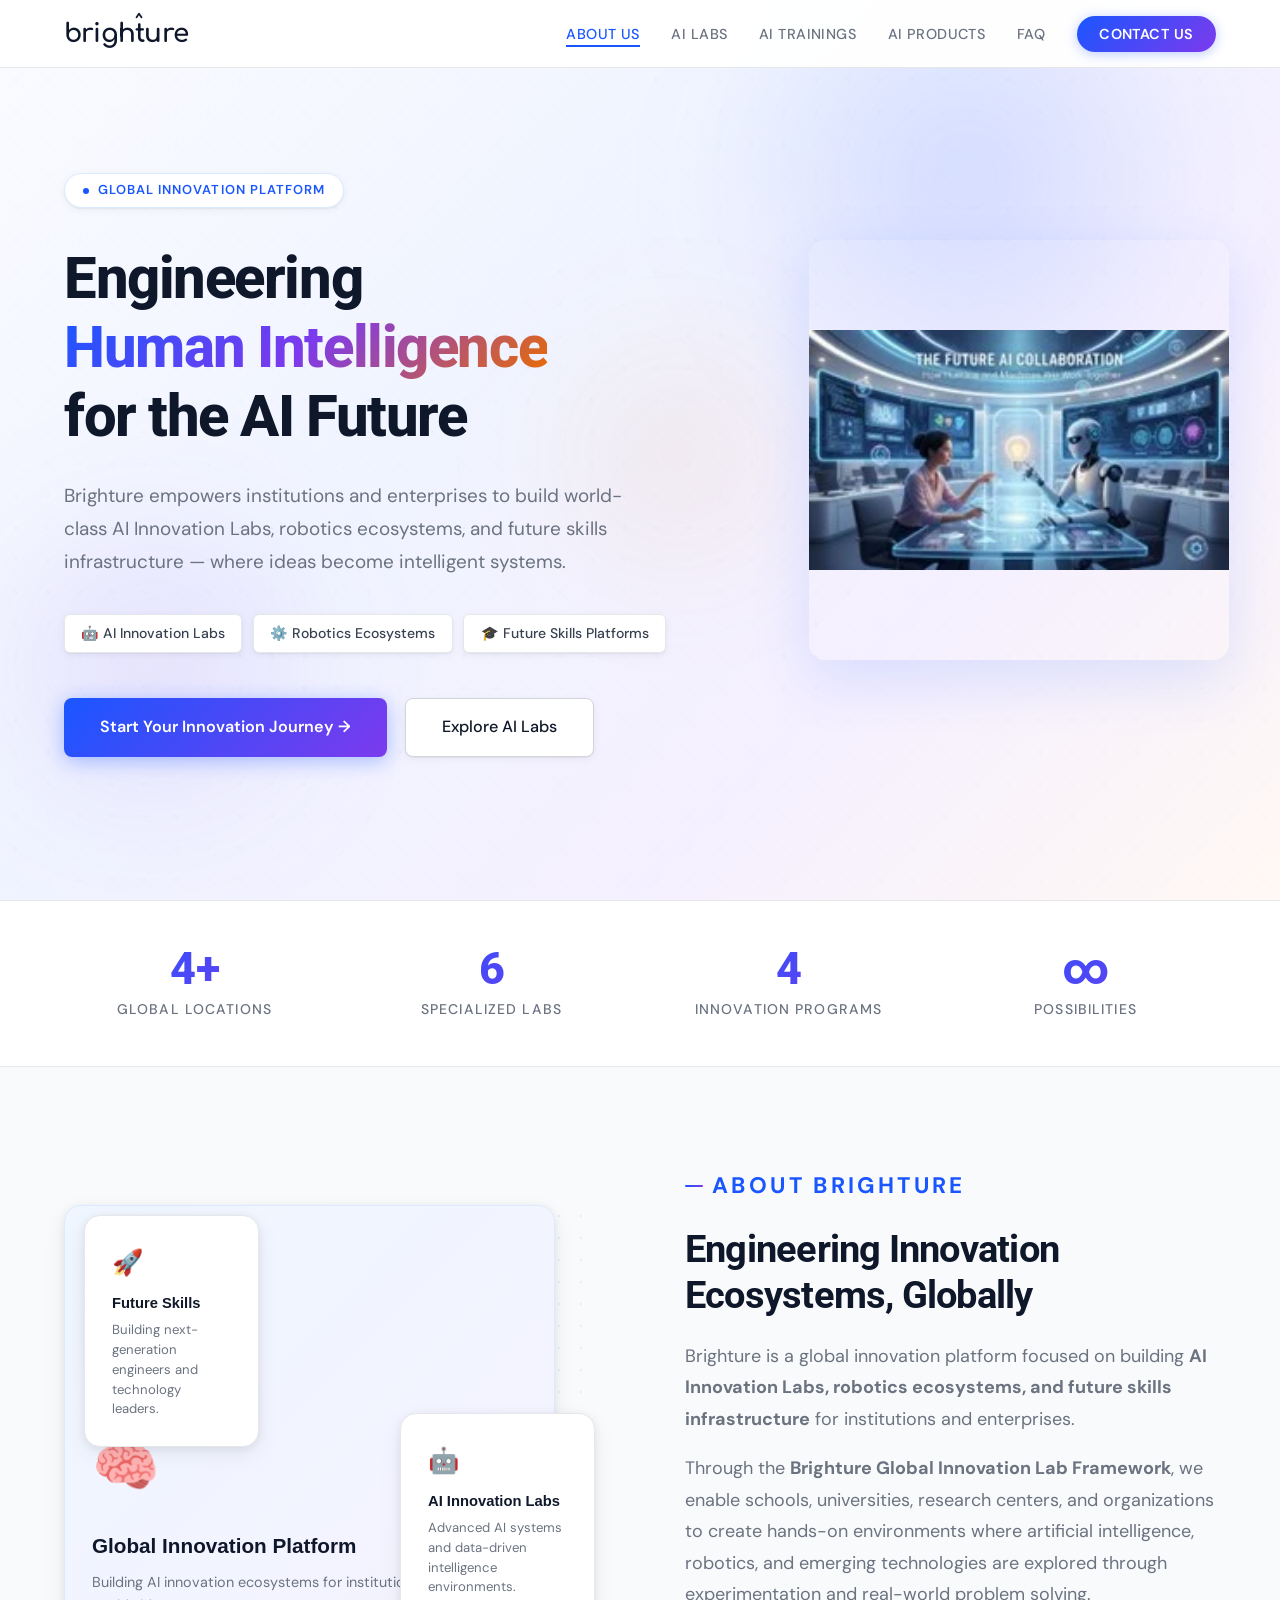
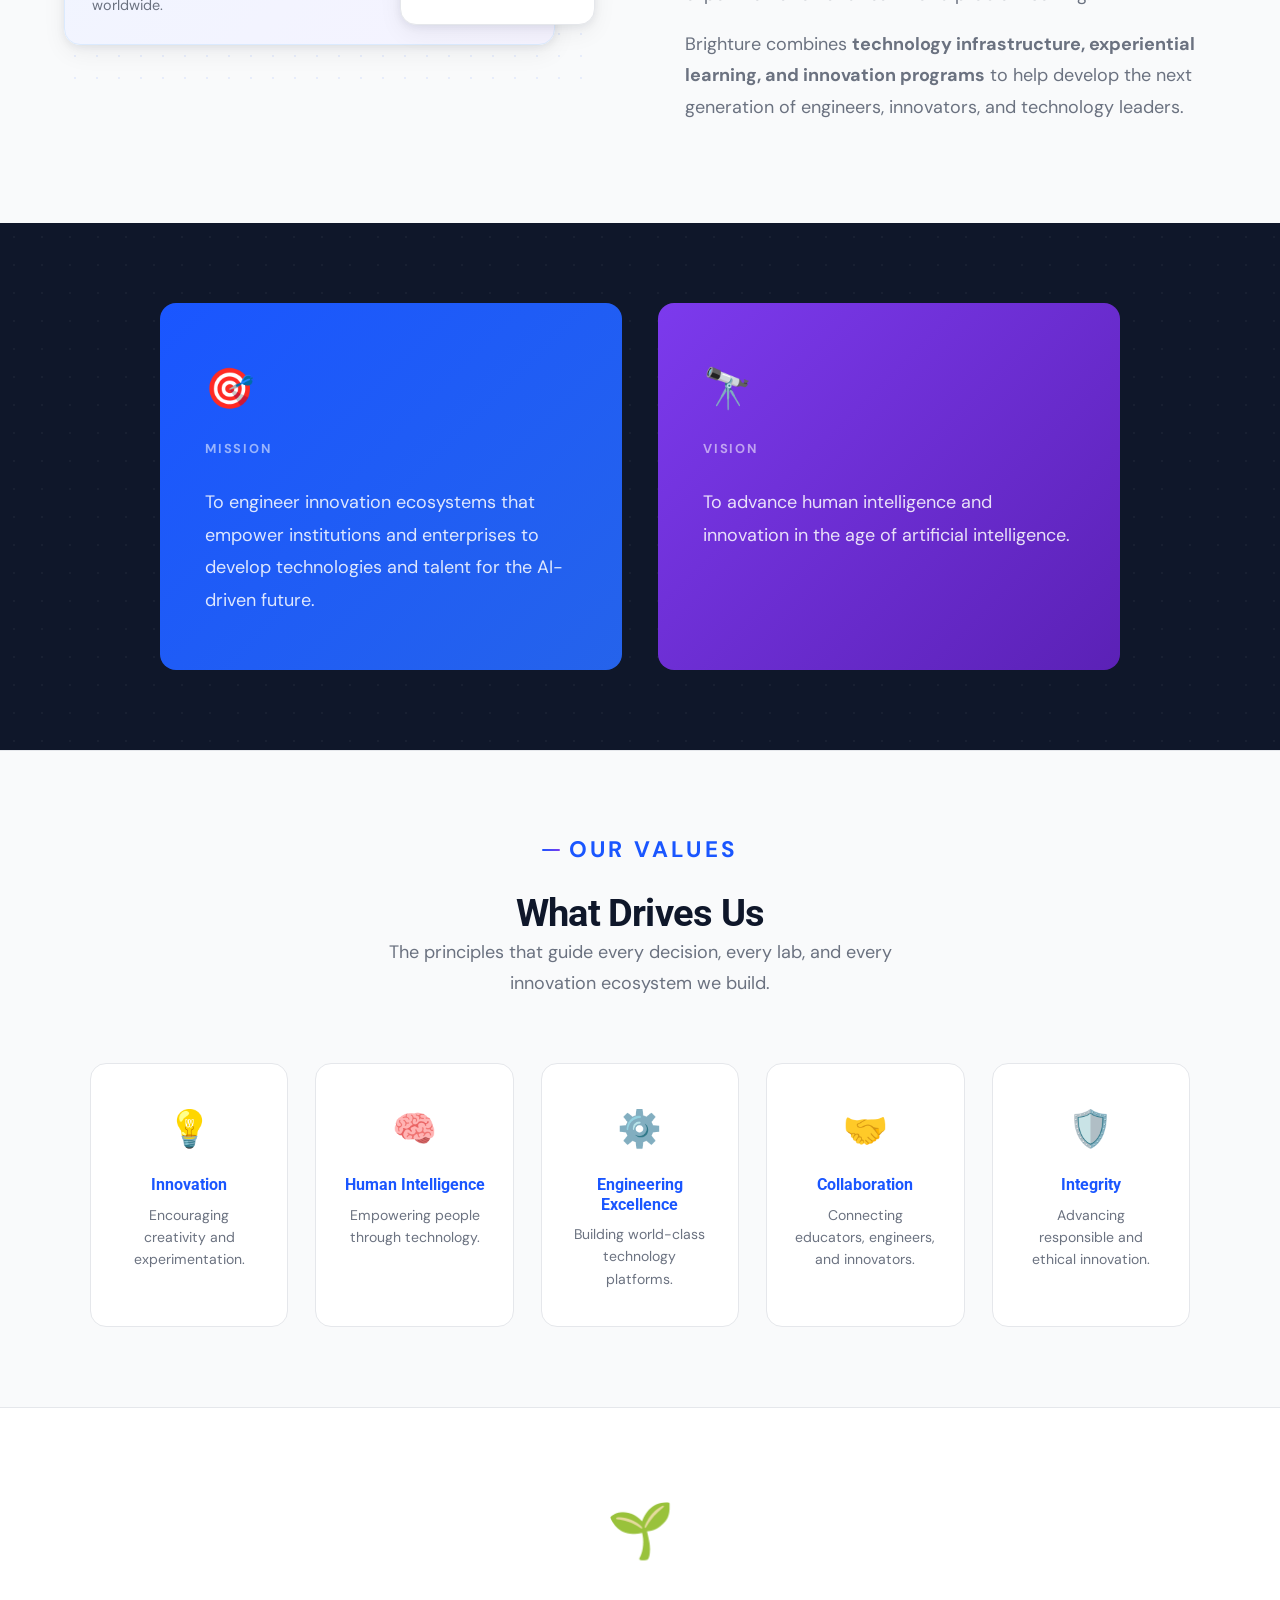
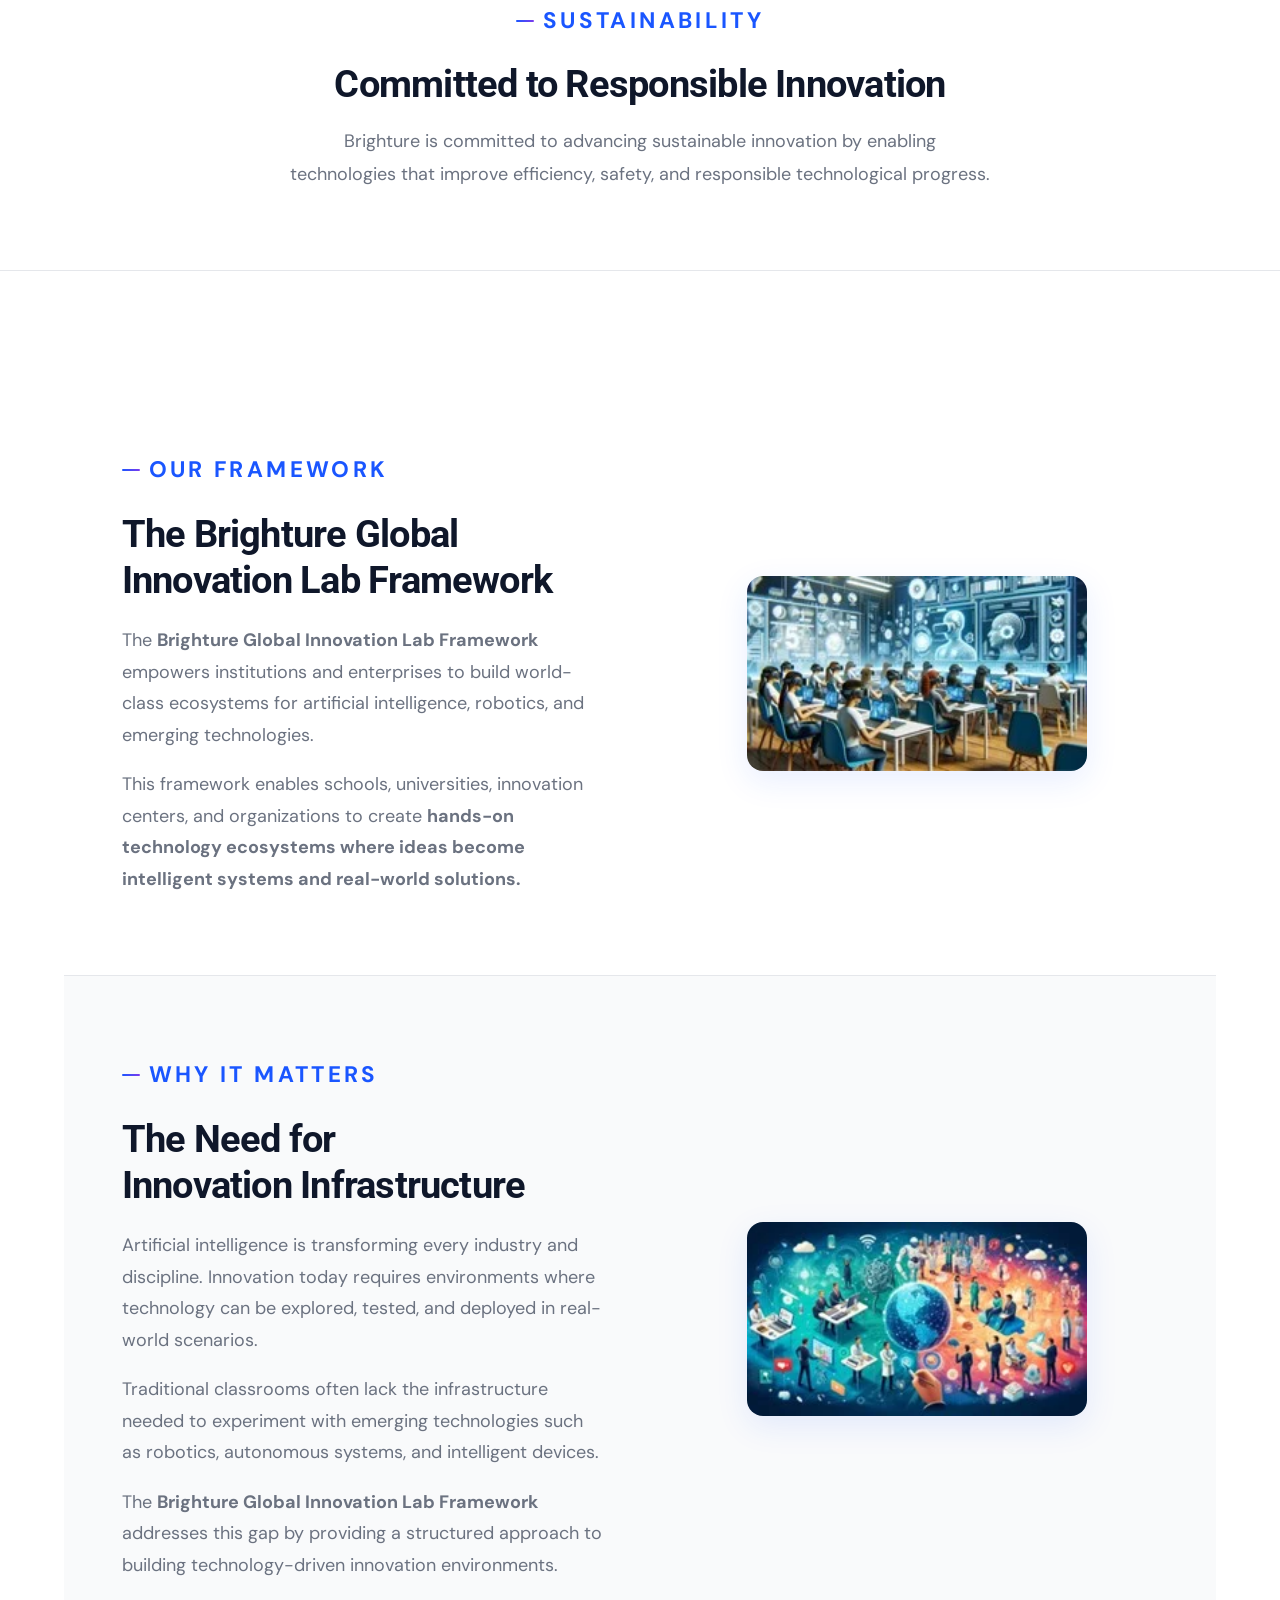
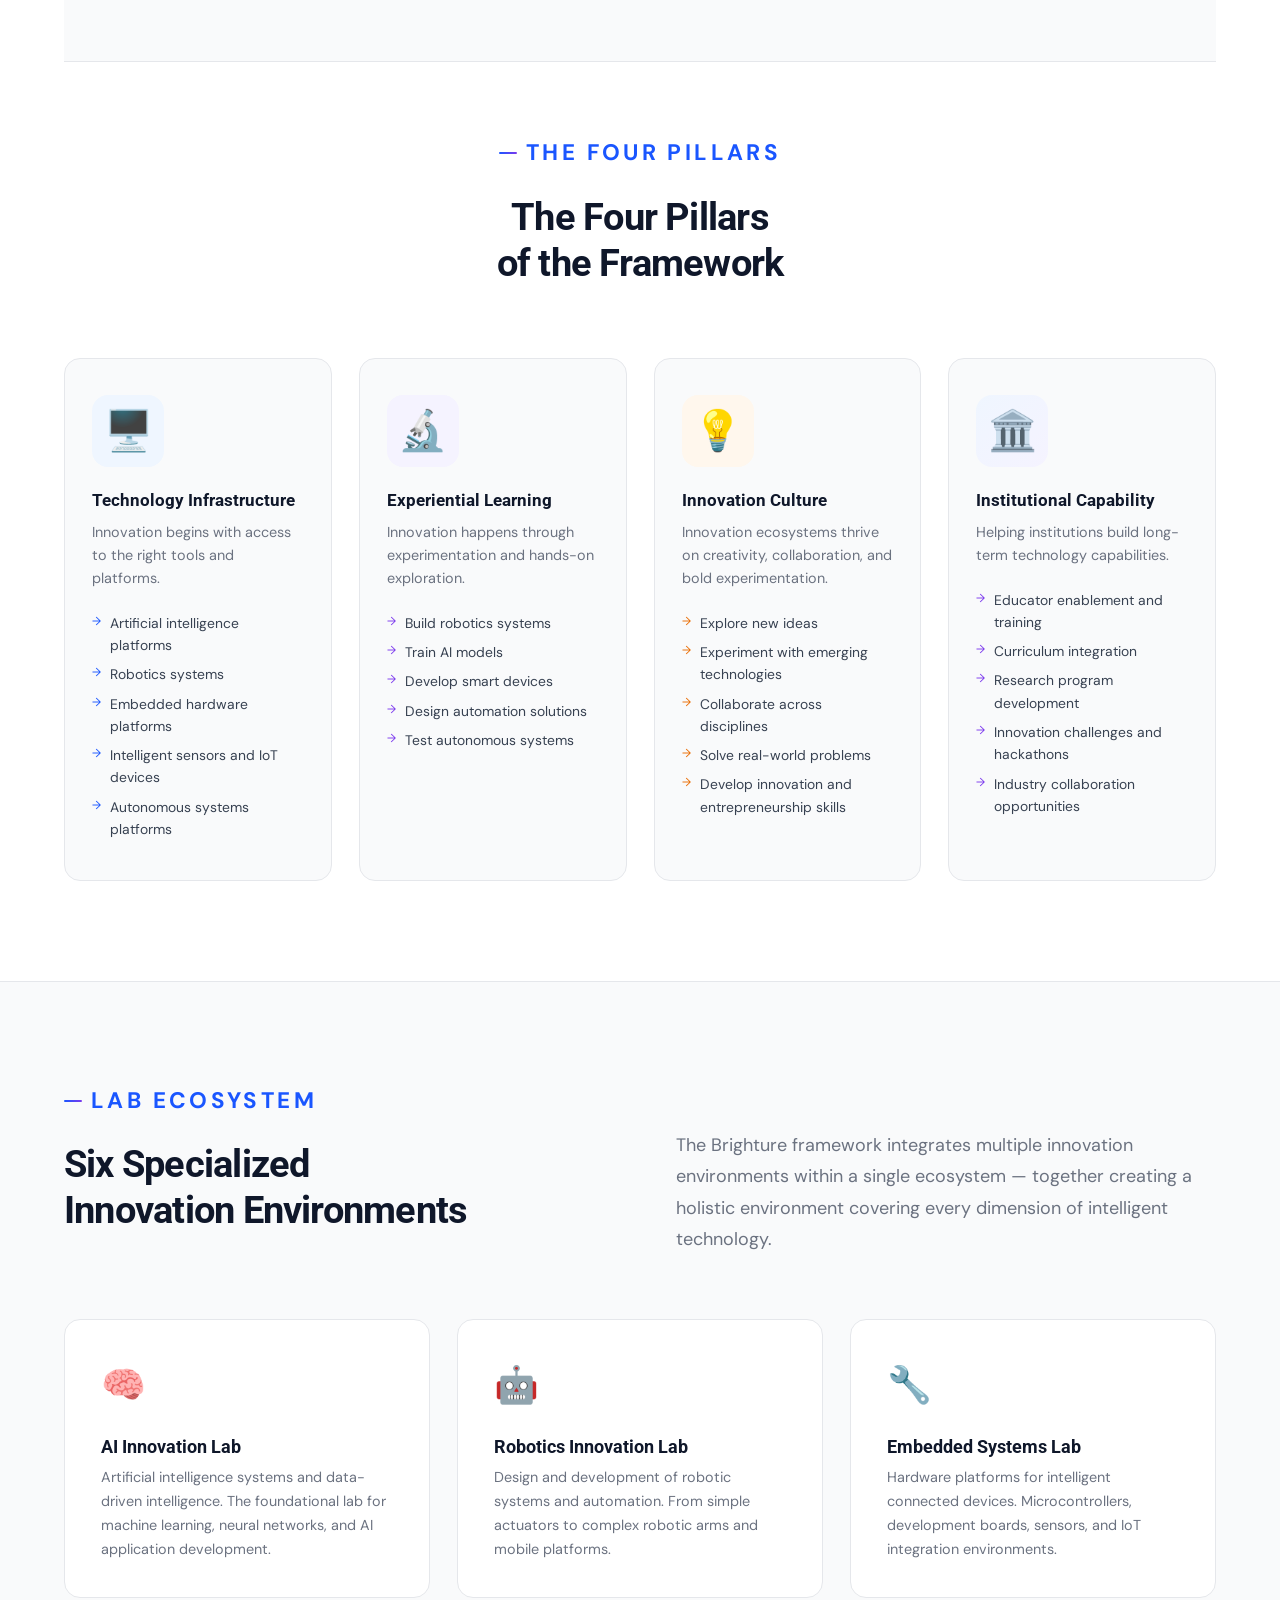
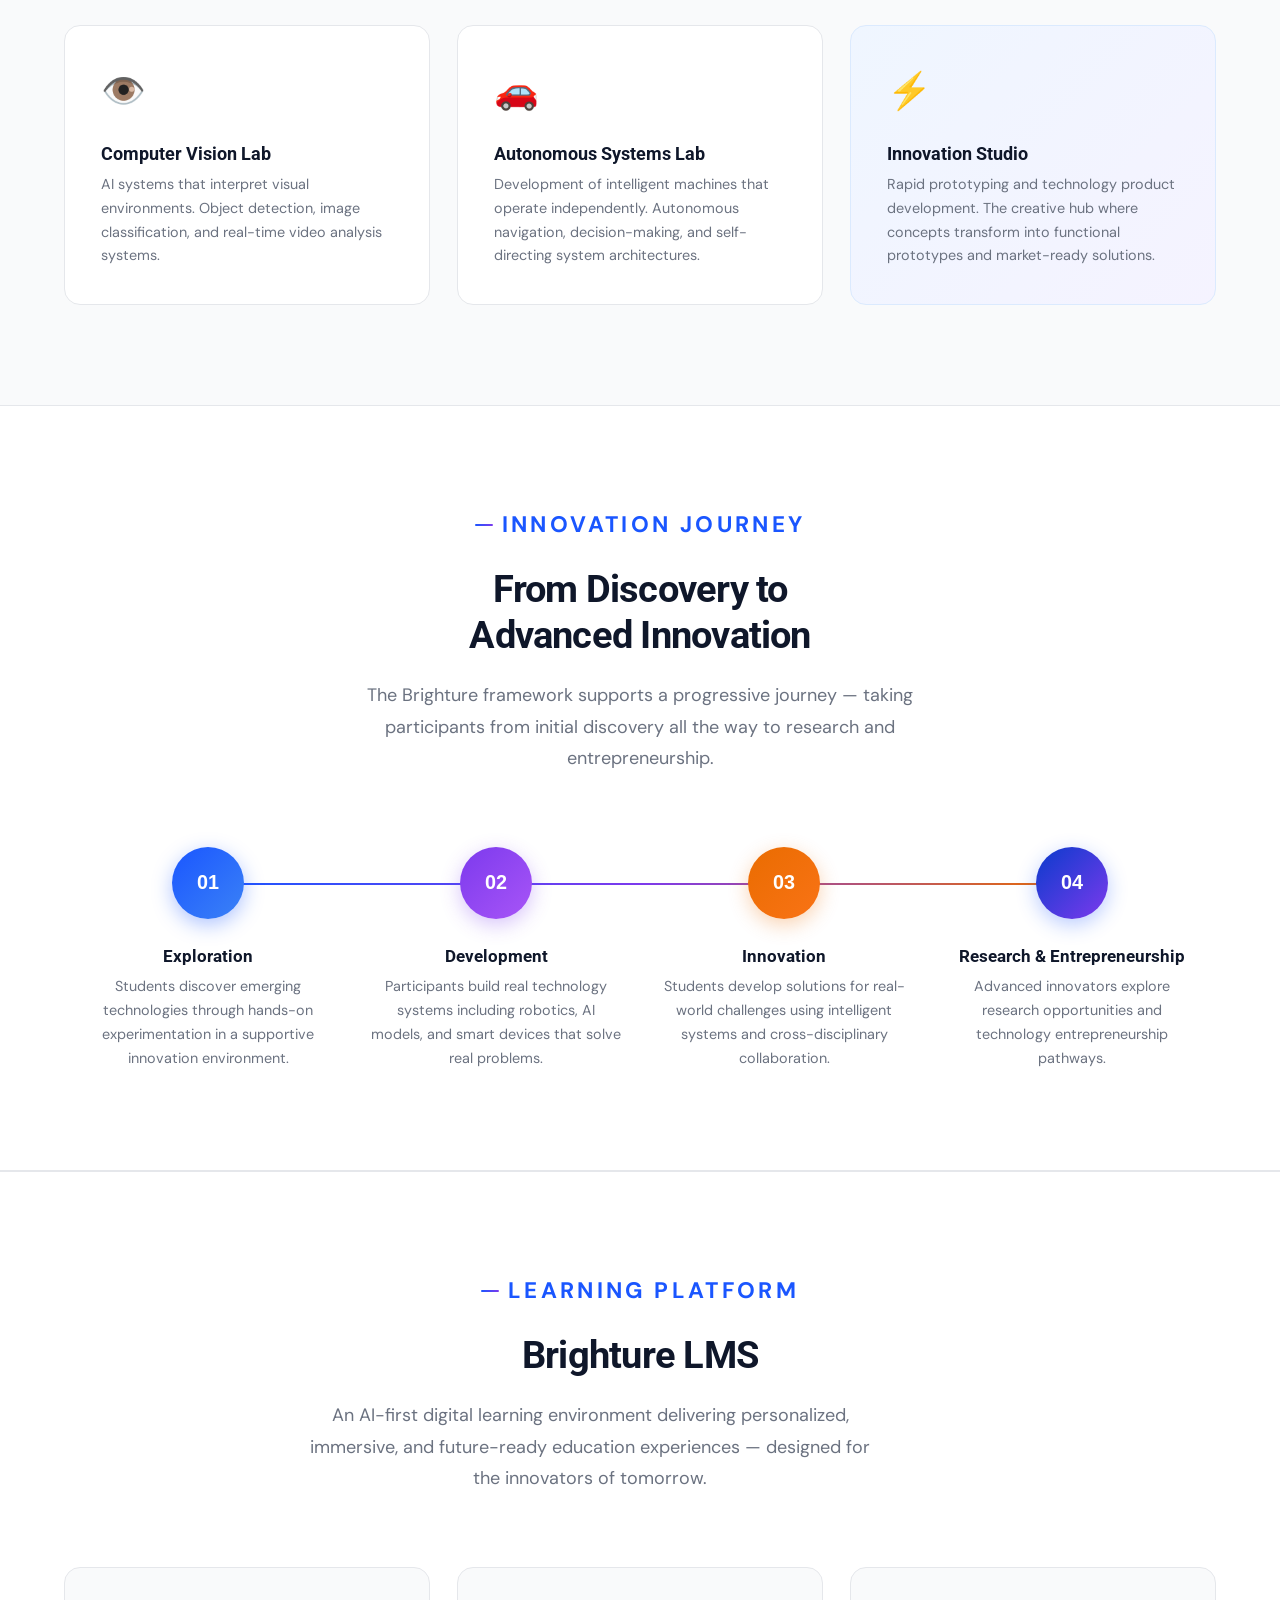
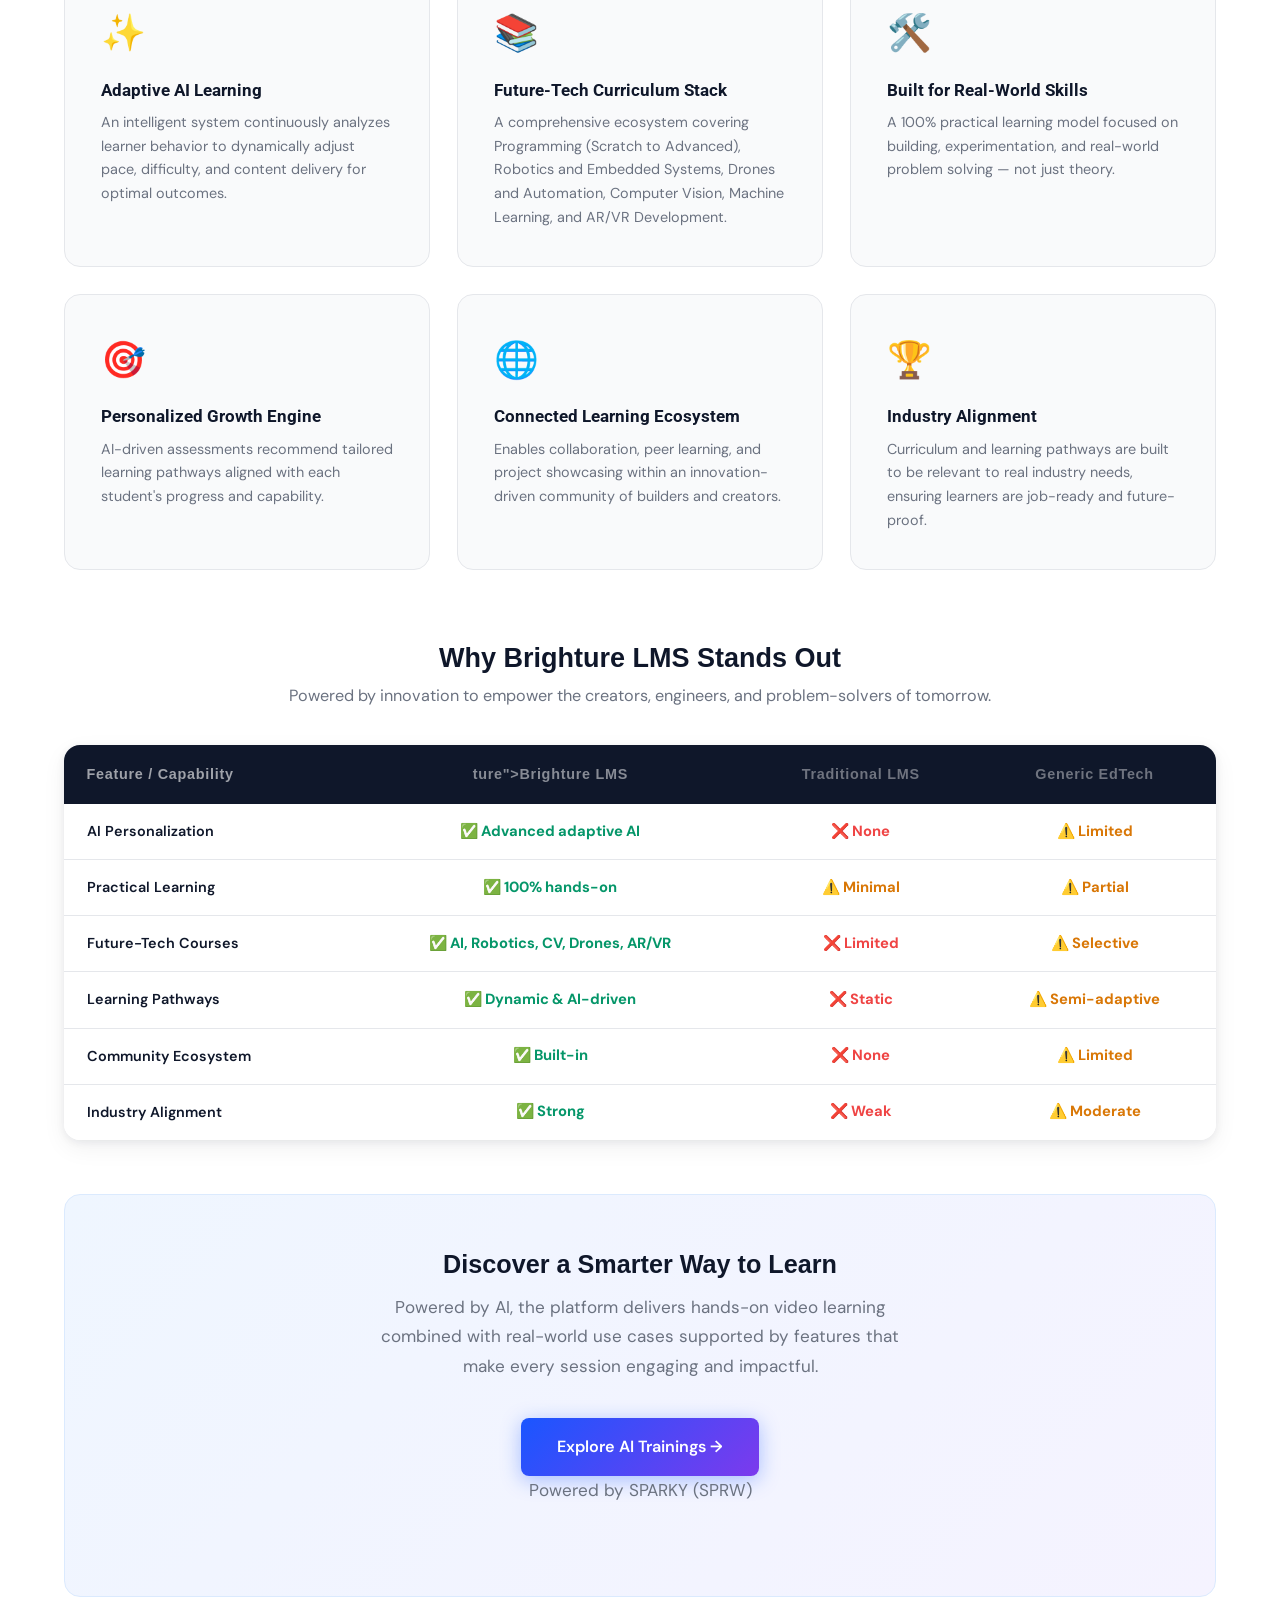
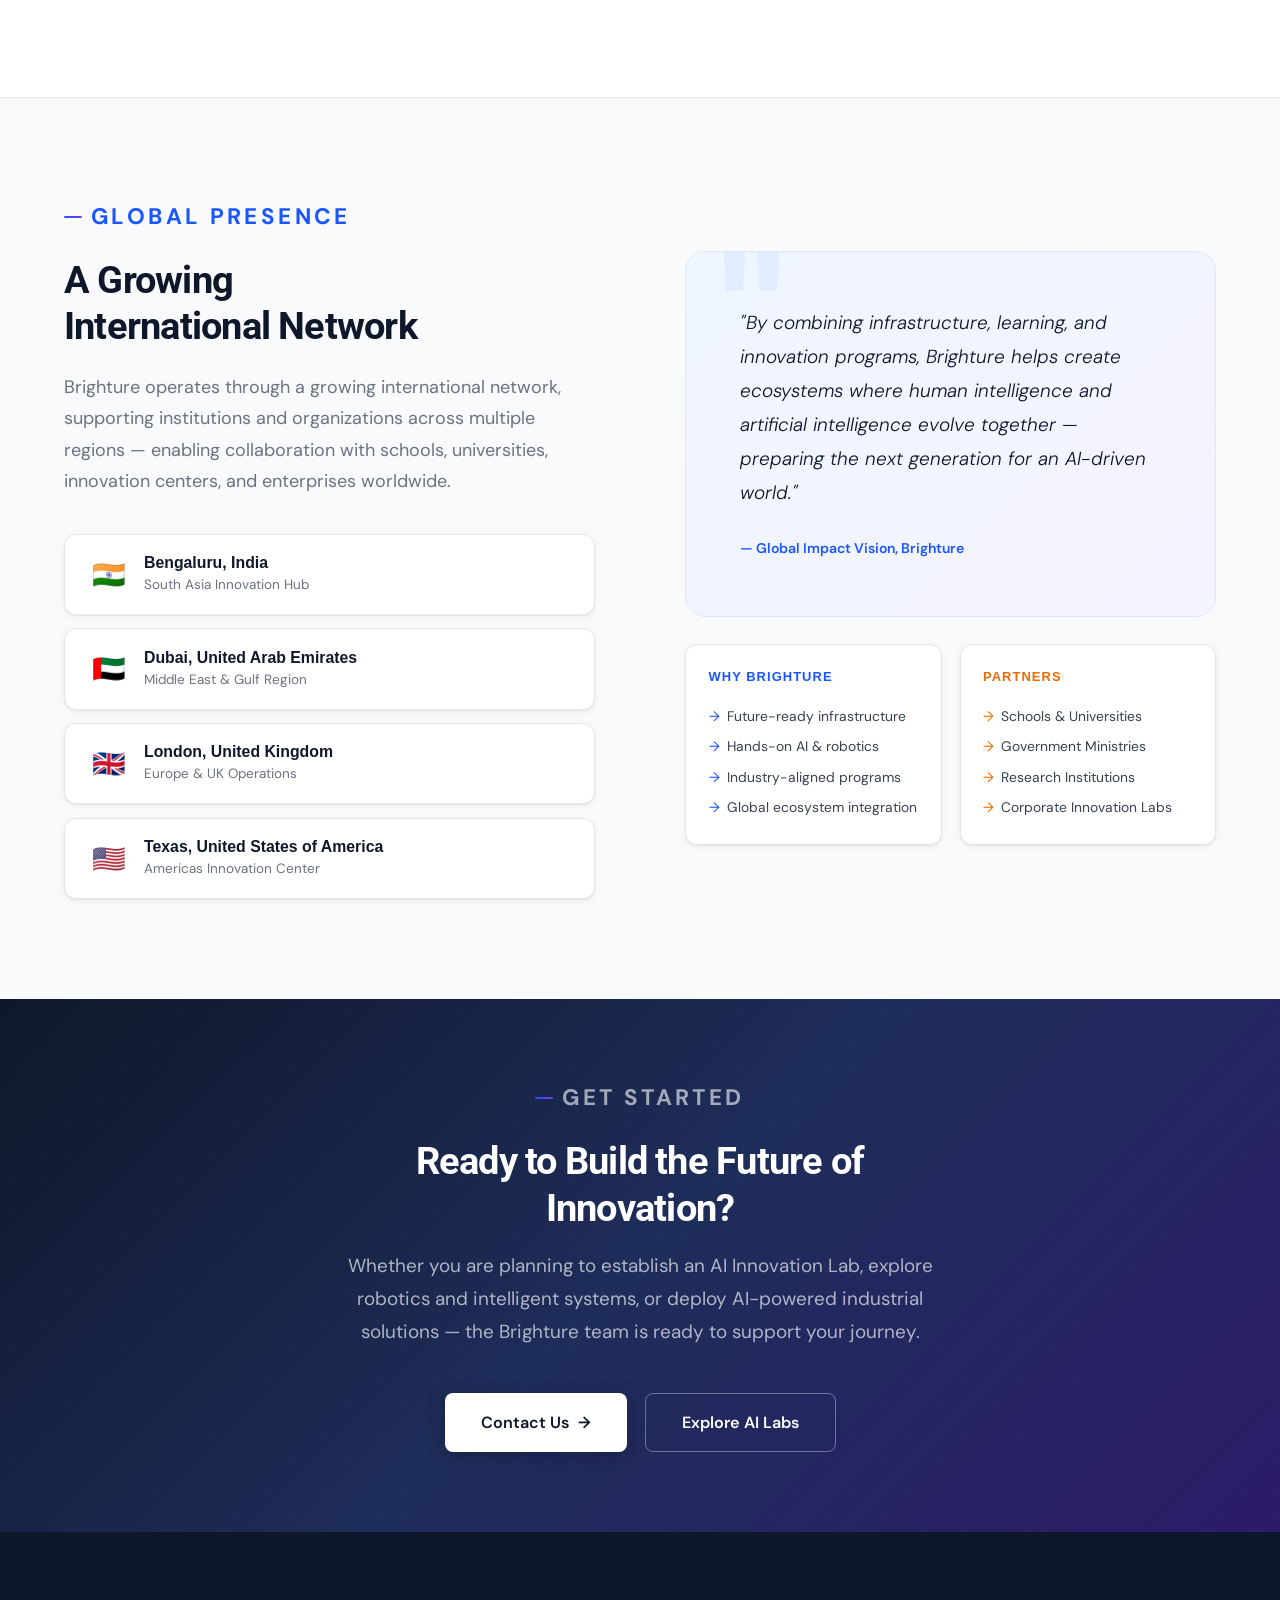
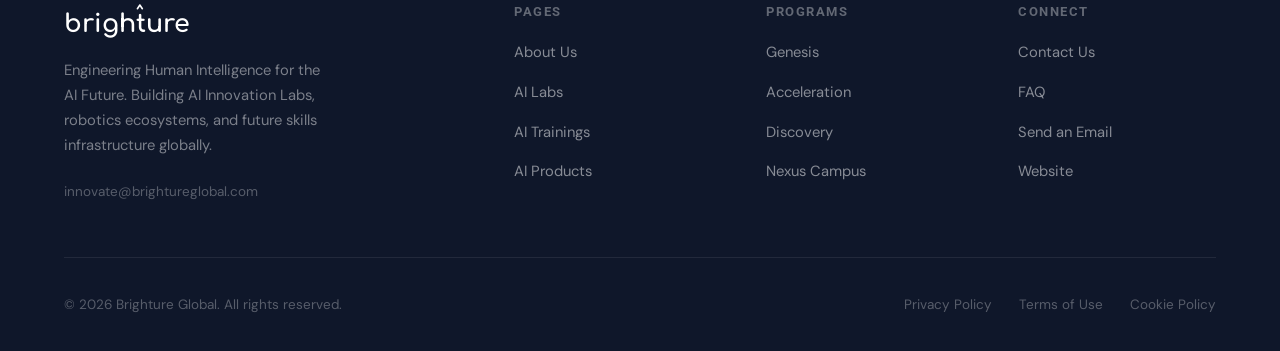
==== commit 088fde47: "Made some more UI changes after the review" ====
--- a/index.html
+++ b/index.html
@@ -17,6 +17,7 @@
   <meta property="og:url" content="https://www.brightureglobal.com/">
   <meta name="robots" content="index, follow">
   <meta name="theme-color" content="#1a56ff">
+  <link rel="icon" type="image/svg+xml" href="images/favIcon.svg">
   <link rel="canonical" href="https://www.brightureglobal.com/">
   <!-- Fonts -->
   <link rel="preconnect" href="https://fonts.googleapis.com">
@@ -849,7 +850,7 @@
       color: rgba(255, 255, 255, 0.6);
     }
 
-    .lms-th-brighture {
+    .lms-th-brigh<span class="logo-t">t</span>ure {
       color: #60a5fa !important;
     }
 
@@ -1154,7 +1155,7 @@
 
   <!-- NAV -->
   <nav id="navbar" role="navigation" aria-label="Main navigation">
-    <a href="index.html" class="nav-logo" aria-label="Brighture Home">brighture</a>
+    <a href="index.html" class="nav-logo" aria-label="Brighture Home">brigh<span class="logo-t">t</span>ure</a>
     <ul class="nav-links" role="list">
       <li><a href="index.html" class="active" aria-current="page">About Us</a></li>
       <li><a href="ai-labs.html">AI Labs</a></li>
@@ -1509,95 +1510,6 @@
       </div>
     </section>
 
-    <!-- PACKAGES -->
-    <section id="packages" aria-labelledby="packages-title">
-      <div class="packages-header reveal">
-        <div class="section-label">Innovation Programs</div>
-        <h2 class="section-title" id="packages-title">Choose Your<br>Innovation Path</h2>
-        <p class="section-desc" style="margin:0 auto;text-align:center;">Four structured programs — from foundational AI
-          exploration to full institutional innovation campuses. Each designed to grow with your institution's ambition.
-        </p>
-      </div>
-      <div class="program-cards">
-        <div class="prog-card pc-genesis reveal">
-          <div class="prog-accent" aria-hidden="true">🟦</div>
-          <div class="prog-name">Genesis</div>
-          <div class="prog-subtitle">For Early AI &amp; Robotics Learning</div>
-          <ul class="prog-features">
-            <li>Core Innovation Labs</li>
-            <li>Foundational AI &amp; Robotics</li>
-            <li>Hands-on Electronics &amp; IoT</li>
-            <li>Design Thinking Approach</li>
-          </ul>
-          <div class="prog-tag">Ideal for Schools &amp; Early University</div>
-        </div>
-        <div class="prog-card pc-accel reveal reveal-delay-1">
-          <div class="prog-accent" aria-hidden="true">🟩</div>
-          <div class="prog-name">Acceleration</div>
-          <div class="prog-subtitle">For Applied Engineering &amp; Prototyping</div>
-          <ul class="prog-features">
-            <li>Multi-domain Innovation Labs</li>
-            <li>AI, CV &amp; Edge Computing</li>
-            <li>Real-world Product Development</li>
-            <li>Simulation-based Learning</li>
-          </ul>
-          <div class="prog-tag">Ideal for Schools, Universities &amp; Skill Programs</div>
-        </div>
-        <div class="prog-card pc-discovery reveal reveal-delay-2">
-          <div class="prog-accent" aria-hidden="true">🟨</div>
-          <div class="prog-name">Discovery</div>
-          <div class="prog-subtitle">For Advanced Research &amp; Innovation</div>
-          <ul class="prog-features">
-            <li>Full-stack AI &amp; Robotics Labs</li>
-            <li>Autonomous Systems &amp; Drones</li>
-            <li>GPU-powered AI Infrastructure</li>
-            <li>Digital Twin &amp; Simulation</li>
-          </ul>
-          <div class="prog-tag">Ideal for Universities &amp; Research Centers</div>
-        </div>
-        <div class="prog-card pc-nexus reveal reveal-delay-3">
-          <div class="prog-accent" aria-hidden="true">🟪</div>
-          <div class="prog-name">Nexus Campus</div>
-          <div class="prog-subtitle">For Institutional AI Ecosystem</div>
-          <ul class="prog-features">
-            <li>End-to-End Innovation Campus</li>
-            <li>Industrial &amp; Physical AI Platforms</li>
-            <li>Smart Manufacturing Labs</li>
-            <li>Cloud + AI Compute Infrastructure</li>
-          </ul>
-          <div class="prog-tag">Ideal for Universities, Enterprises &amp; Governments</div>
-        </div>
-      </div>
-      <div class="every-pkg reveal">
-        <h4>Every Program Includes</h4>
-        <div class="every-grid">
-          <div class="every-item">
-            <div class="every-check" aria-hidden="true">✓</div>
-            <div class="every-text">Innovation Lab Design &amp; Planning</div>
-          </div>
-          <div class="every-item">
-            <div class="every-check" aria-hidden="true">✓</div>
-            <div class="every-text">Technology Infrastructure Deployment</div>
-          </div>
-          <div class="every-item">
-            <div class="every-check" aria-hidden="true">✓</div>
-            <div class="every-text">Hardware and Software Platforms</div>
-          </div>
-          <div class="every-item">
-            <div class="every-check" aria-hidden="true">✓</div>
-            <div class="every-text">Educator Training &amp; Enablement</div>
-          </div>
-          <div class="every-item">
-            <div class="every-check" aria-hidden="true">✓</div>
-            <div class="every-text">Project-Based Learning Frameworks</div>
-          </div>
-          <div class="every-item">
-            <div class="every-check" aria-hidden="true">✓</div>
-            <div class="every-text">Innovation Challenges &amp; Hackathons</div>
-          </div>
-        </div>
-      </div>
-    </section>
 
     <!-- LMS -->
     <section id="lms" aria-labelledby="lms-title">
@@ -1656,7 +1568,7 @@
           <thead>
             <tr>
               <th scope="col">Feature / Capability</th>
-              <th scope="col" class="lms-th-brighture">Brighture LMS</th>
+              <th scope="col" class="lms-th-brigh<span class="logo-t">t</span>ure">Brighture LMS</th>
               <th scope="col" class="lms-th-trad">Traditional LMS</th>
               <th scope="col" class="lms-th-gen">Generic EdTech</th>
             </tr>
@@ -1790,7 +1702,7 @@
         <p>Whether you are planning to establish an AI Innovation Lab, explore robotics and intelligent systems, or
           deploy AI-powered industrial solutions — the Brighture team is ready to support your journey.</p>
         <div class="page-cta-actions">
-          <a href="contact.html" class="cta-btn-white">Contact Us →</a>
+          <a href="contact.html" class="cta-btn-white">Contact Us</a>
           <a href="ai-labs.html" class="cta-btn-ghost">Explore AI Labs</a>
         </div>
       </div>
@@ -1802,7 +1714,7 @@
   <footer role="contentinfo">
     <div class="footer-grid">
       <div class="footer-brand">
-        <a href="index.html" class="footer-brand-logo" aria-label="Brighture Home">brighture</a>
+        <a href="index.html" class="footer-brand-logo" aria-label="Brighture Home">brigh<span class="logo-t">t</span>ure</a>
         <p>Engineering Human Intelligence for the AI Future. Building AI Innovation Labs, robotics ecosystems, and
           future skills infrastructure globally.</p>
         <div style="margin-top:1.25rem;font-size:0.75rem;color:rgba(255,255,255,0.3);">innovate@brightureglobal.com
--- a/shared.css
+++ b/shared.css
@@ -113,7 +113,7 @@
 }
 
 /* ── NAVIGATION ── */
-nav {
+#navbar {
   position: fixed;
   top: 0;
   left: 0;
@@ -130,7 +130,7 @@
   border-bottom: 1px solid var(--border);
   transition: box-shadow 0.3s;
 }
-nav.scrolled {
+#navbar.scrolled {
   box-shadow: var(--shadow);
 }
 .nav-logo {
@@ -144,6 +144,23 @@
 }
 .nav-logo:hover {
   opacity: 0.8;
+}
+.logo-t {
+  position: relative;
+  display: inline-block;
+}
+.logo-t::before {
+  content: "^";
+  position: absolute;
+  left: 41%;
+  transform: translateX(-50%);
+  top: 0;
+  margin-bottom: 4px;
+  font-size: 0.65em;
+  line-height: 1;
+  font-family: inherit;
+  font-weight: inherit;
+  color: inherit;
 }
 .nav-links {
   display: flex;
@@ -209,7 +226,9 @@
   top: 68px;
   left: 0;
   right: 0;
-  background: white;
+  background: rgba(255, 255, 255, 0.95);
+  backdrop-filter: blur(20px);
+  -webkit-backdrop-filter: blur(20px);
   border-bottom: 1px solid var(--border);
   z-index: 800;
   padding: 1.5rem 5%;
@@ -1036,6 +1055,81 @@
   color: var(--body);
   line-height: 1.5;
 }
+.packages-header {
+  text-align: center;
+  max-width: 680px;
+  margin: 0 auto 4rem;
+}
+.packages-header .section-label {
+  justify-content: center;
+}
+.packages-header .section-desc {
+  margin: 0 auto;
+  text-align: center;
+}
+.why-brighture {
+  margin-top: 2rem;
+  background: var(--ink);
+  border-radius: var(--radius);
+  padding: 2.5rem;
+}
+.why-brighture h4 {
+  font-family: "Roboto", sans-serif;
+  font-size: 1rem;
+  font-weight: 700;
+  color: white;
+  margin-bottom: 1.5rem;
+  text-align: center;
+}
+.why-brighture-grid {
+  display: grid;
+  grid-template-columns: repeat(5, 1fr);
+  gap: 1rem;
+}
+.why-brighture-item {
+  background: rgba(255, 255, 255, 0.06);
+  border: 1px solid rgba(255, 255, 255, 0.1);
+  border-radius: var(--radius-sm);
+  padding: 1.25rem 1rem;
+  text-align: center;
+  transition: background 0.2s;
+}
+.why-brighture-item:hover {
+  background: rgba(255, 255, 255, 0.1);
+}
+.why-brighture-icon {
+  font-size: 1.5rem;
+  margin-bottom: 0.75rem;
+}
+.why-brighture-item p {
+  font-size: 0.78rem;
+  color: rgba(255, 255, 255, 0.75);
+  line-height: 1.55;
+}
+@media (max-width: 960px) {
+  .why-brighture-grid {
+    grid-template-columns: repeat(3, 1fr);
+  }
+}
+@media (max-width: 640px) {
+  .why-brighture-grid {
+    grid-template-columns: repeat(2, 1fr);
+  }
+}
+.prog-learn-more {
+  display: inline-flex;
+  align-items: center;
+  gap: 0.35rem;
+  margin-top: 1.25rem;
+  font-size: 0.78rem;
+  font-weight: 600;
+  color: var(--blue);
+  text-decoration: none;
+  transition: gap 0.2s;
+}
+.prog-learn-more:hover {
+  gap: 0.6rem;
+}
 
 /* ── FOOTER ── */
 footer {
@@ -1160,9 +1254,18 @@
   transition: all 0.2s;
   box-shadow: 0 4px 20px rgba(0, 0, 0, 0.2);
 }
+.cta-btn-white::after {
+  content: "→";
+  display: inline-block;
+  transition: transform 0.2s;
+  font-style: normal;
+}
 .cta-btn-white:hover {
   transform: translateY(-2px);
   box-shadow: 0 8px 32px rgba(0, 0, 0, 0.3);
+}
+.cta-btn-white:hover::after {
+  transform: translateX(4px);
 }
 .cta-btn-ghost {
   display: inline-flex;
@@ -1333,6 +1436,9 @@
   .hamburger {
     display: flex;
   }
+  .section-label::before {
+    display: none;
+  }
   .pillars-grid,
   .labs-grid {
     grid-template-columns: 1fr;
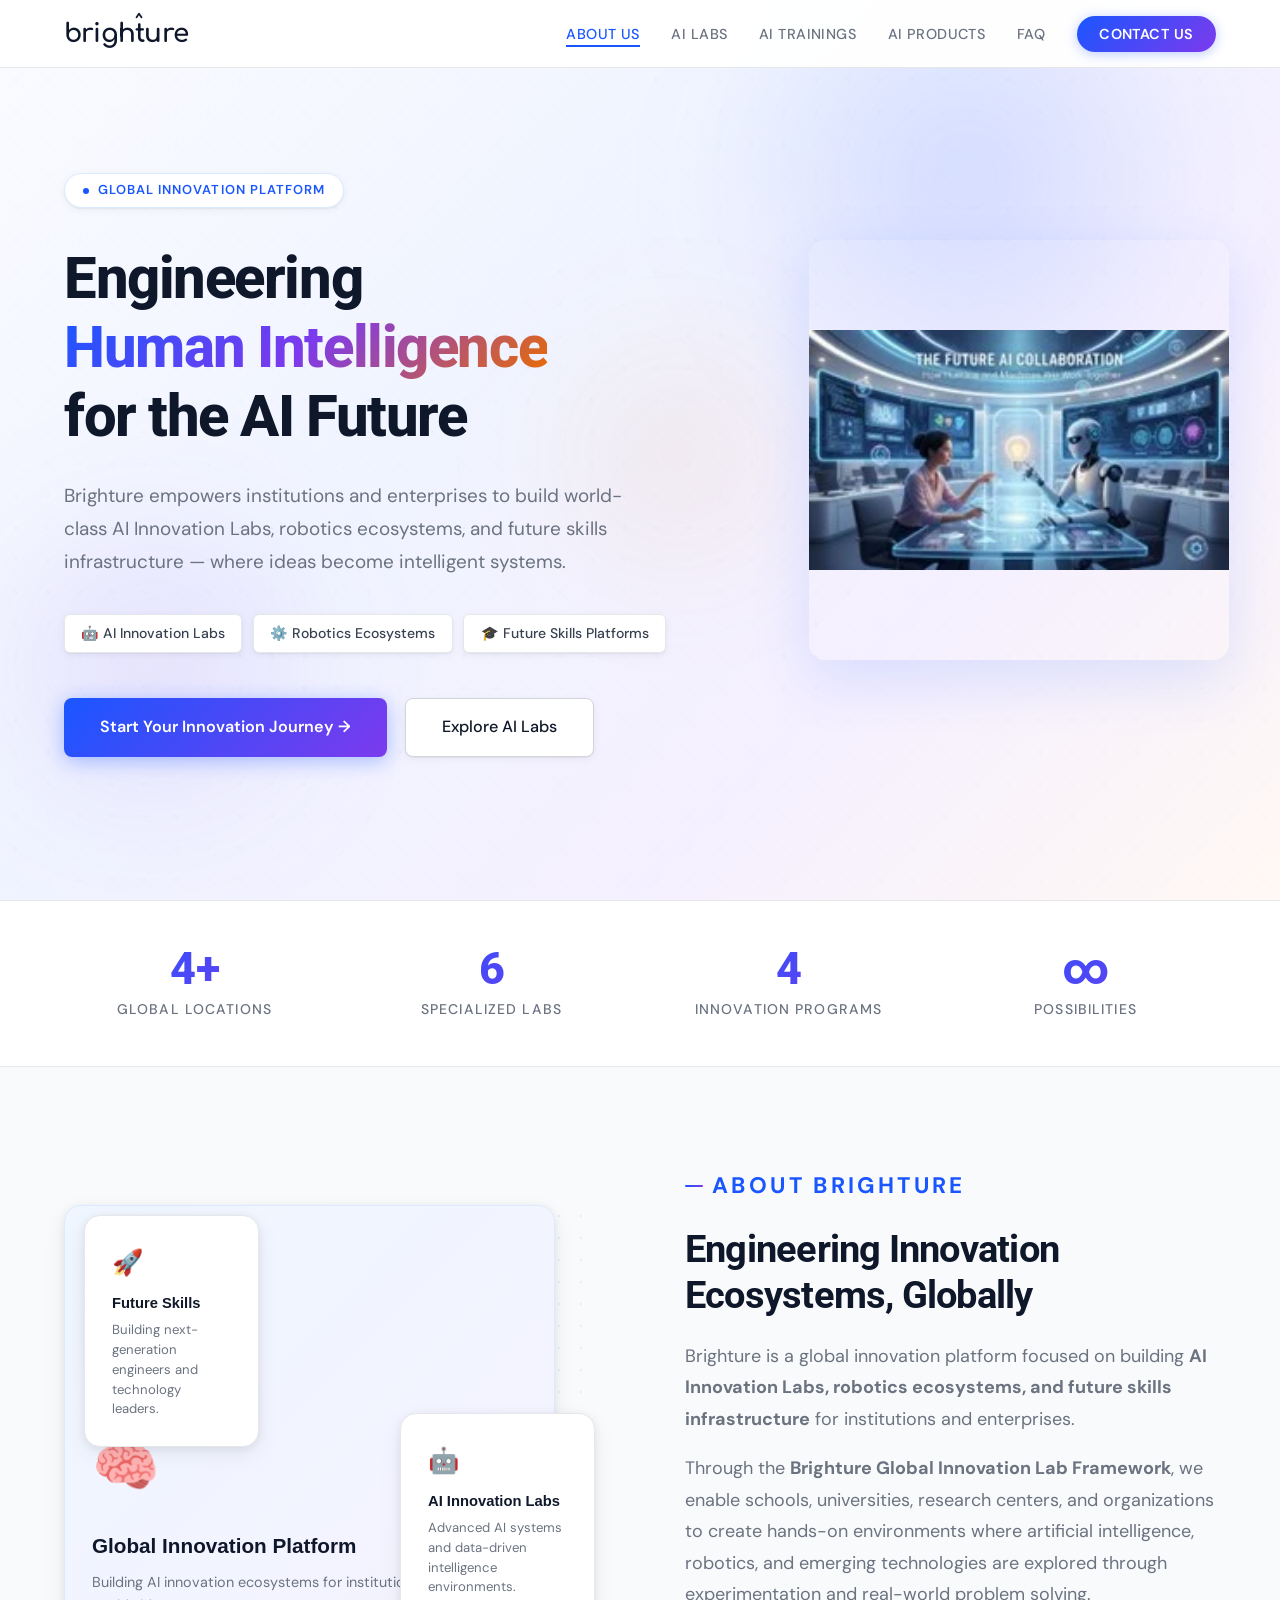
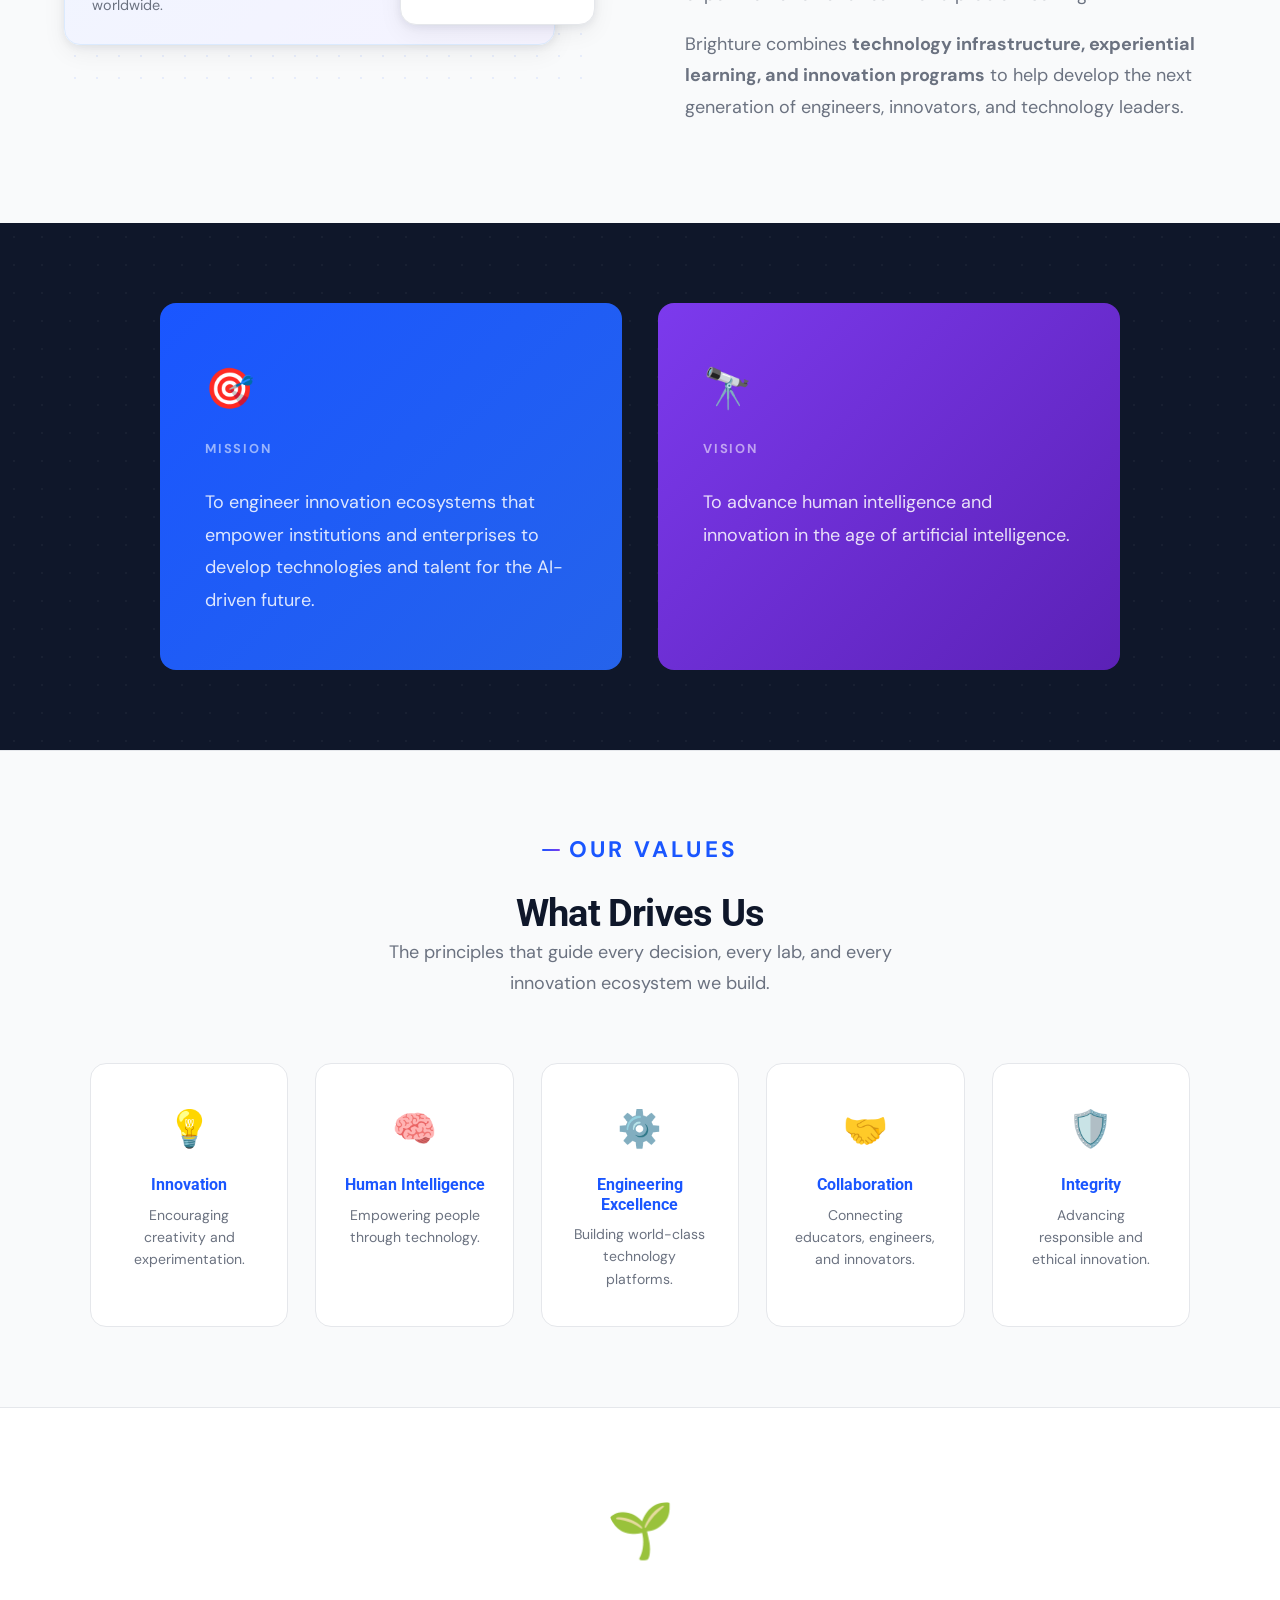
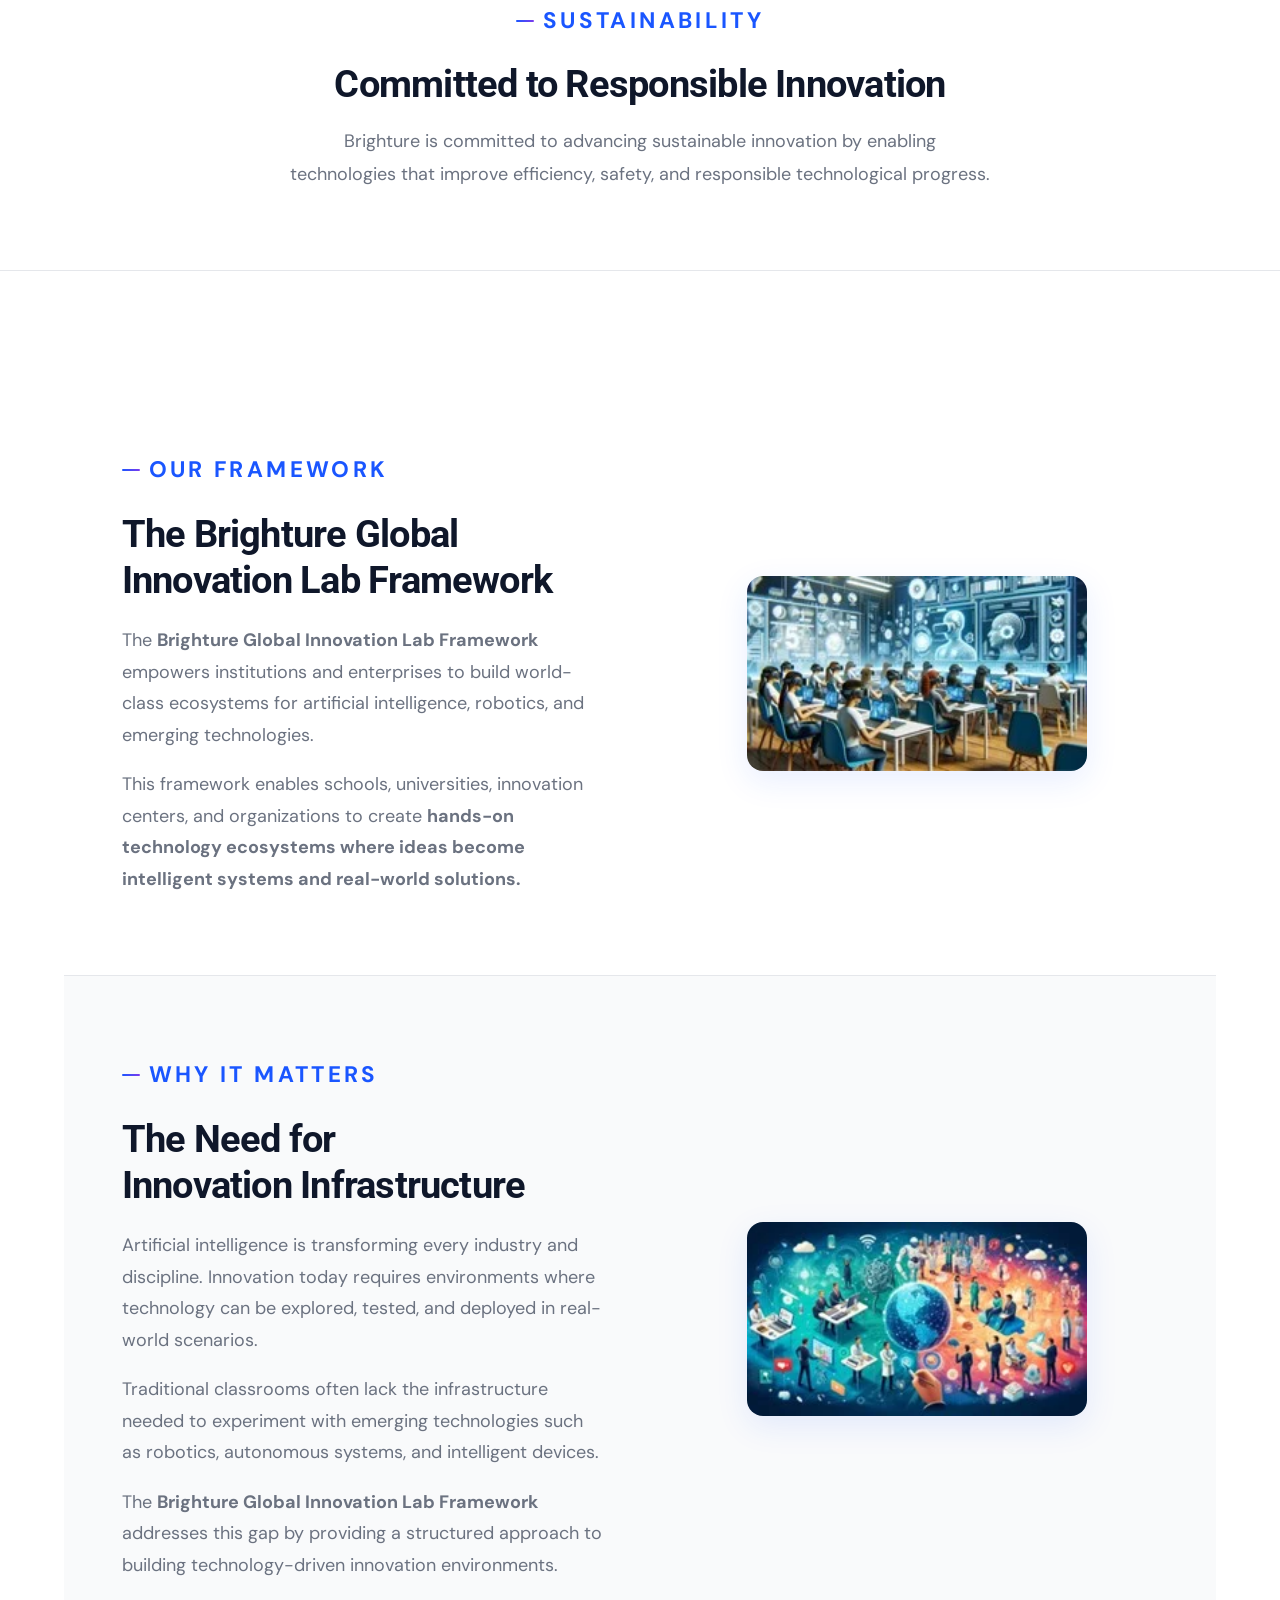
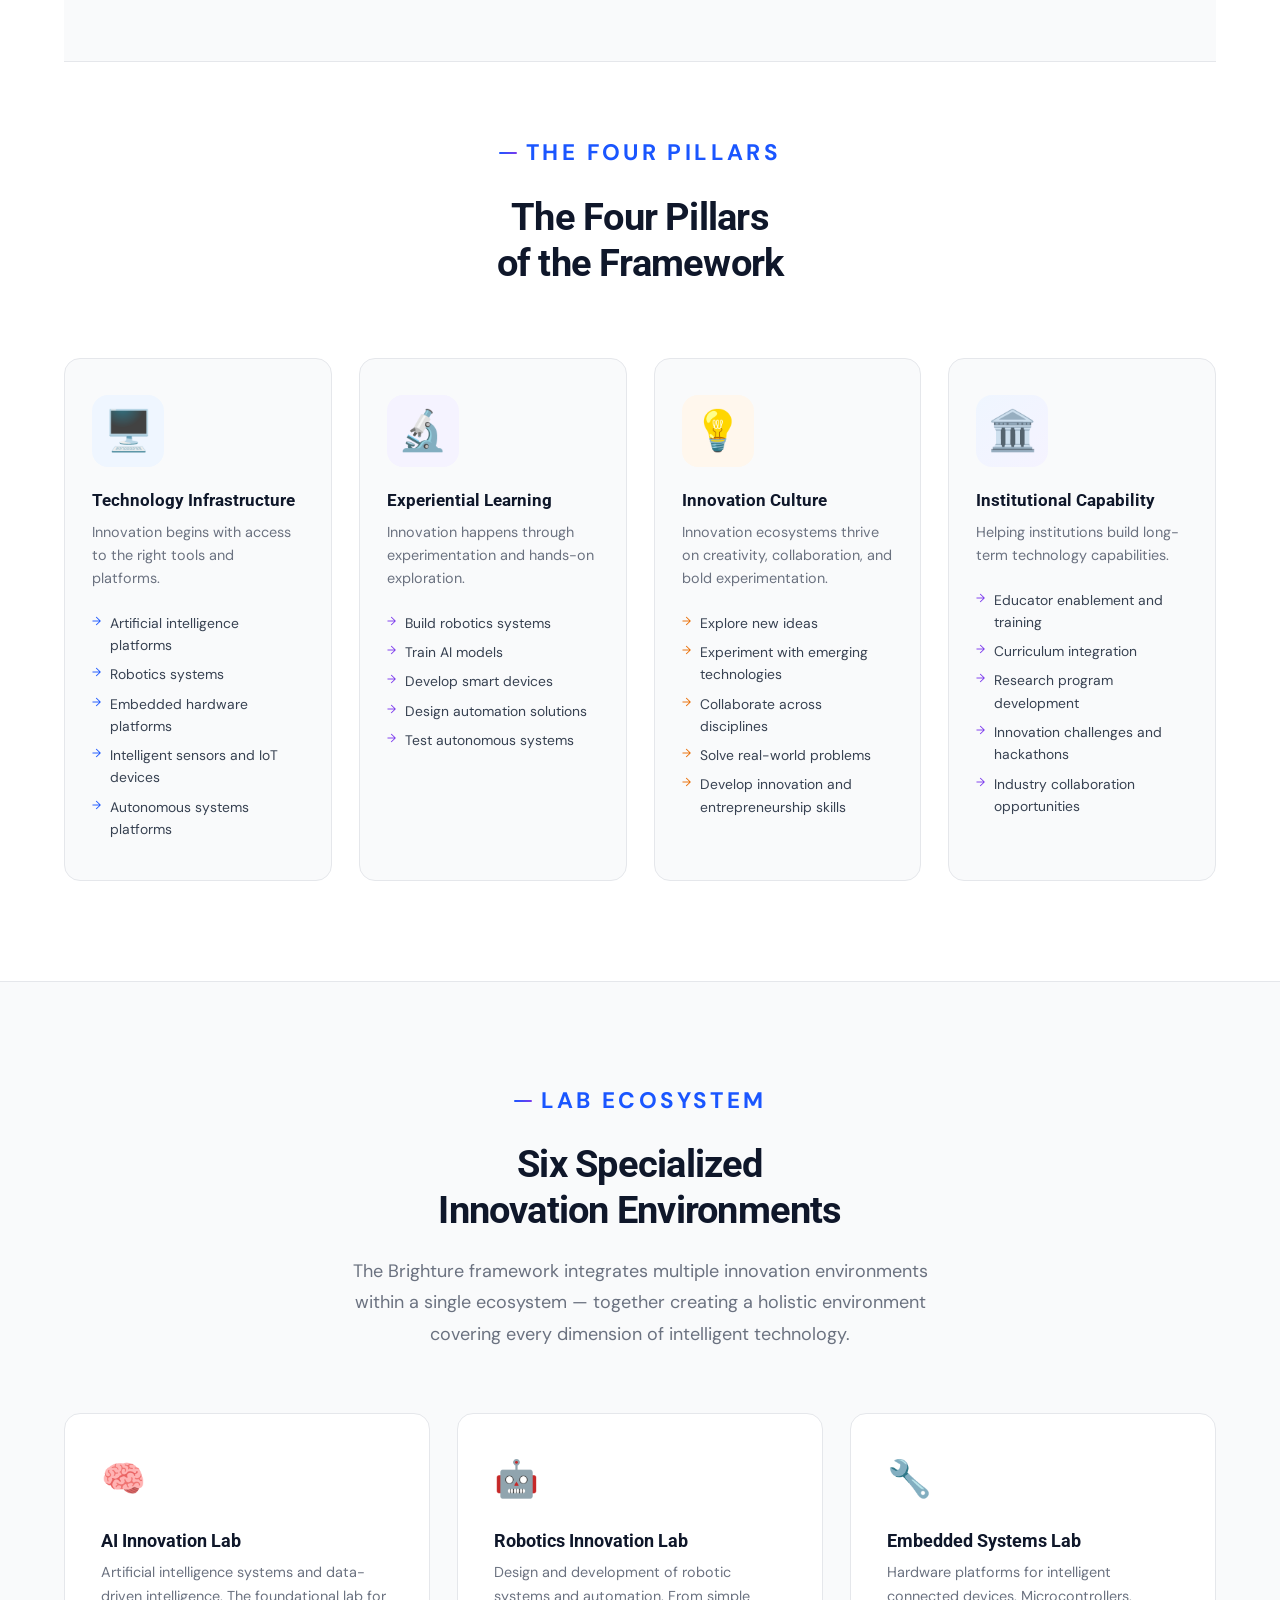
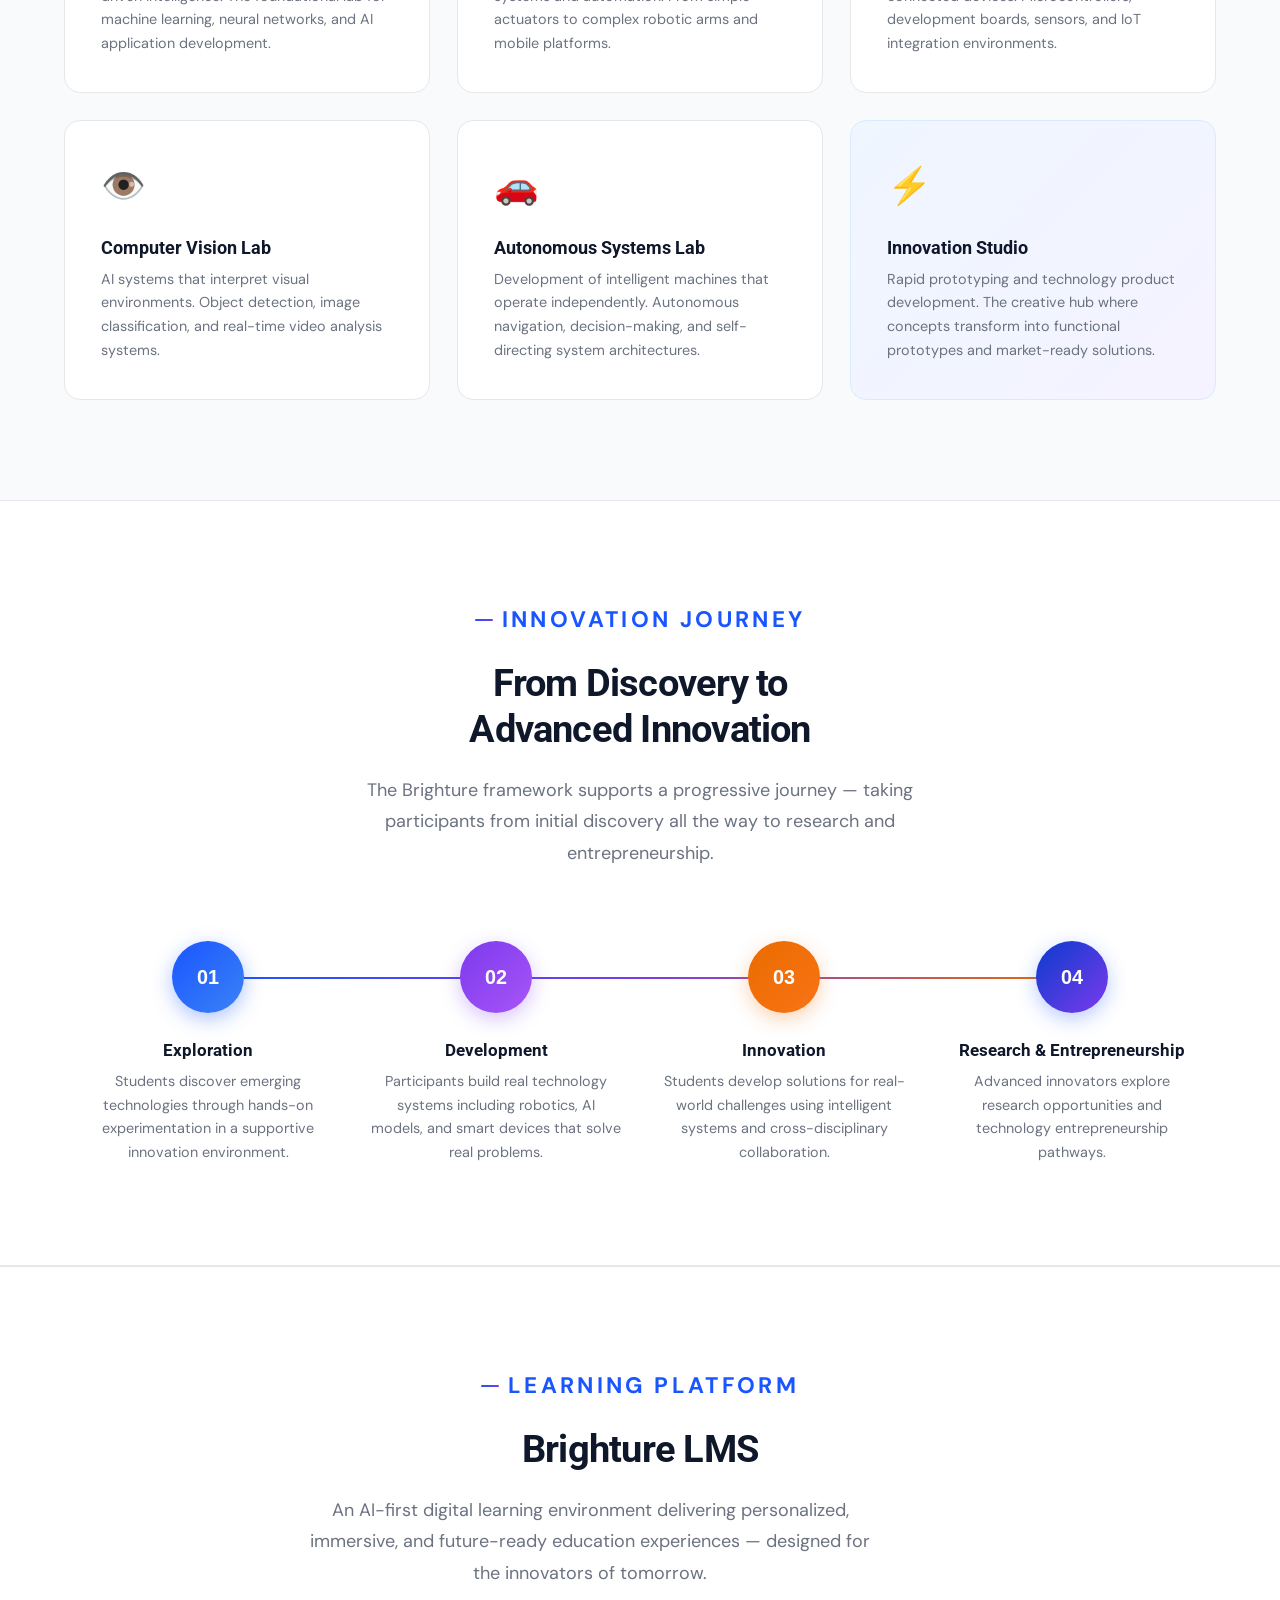
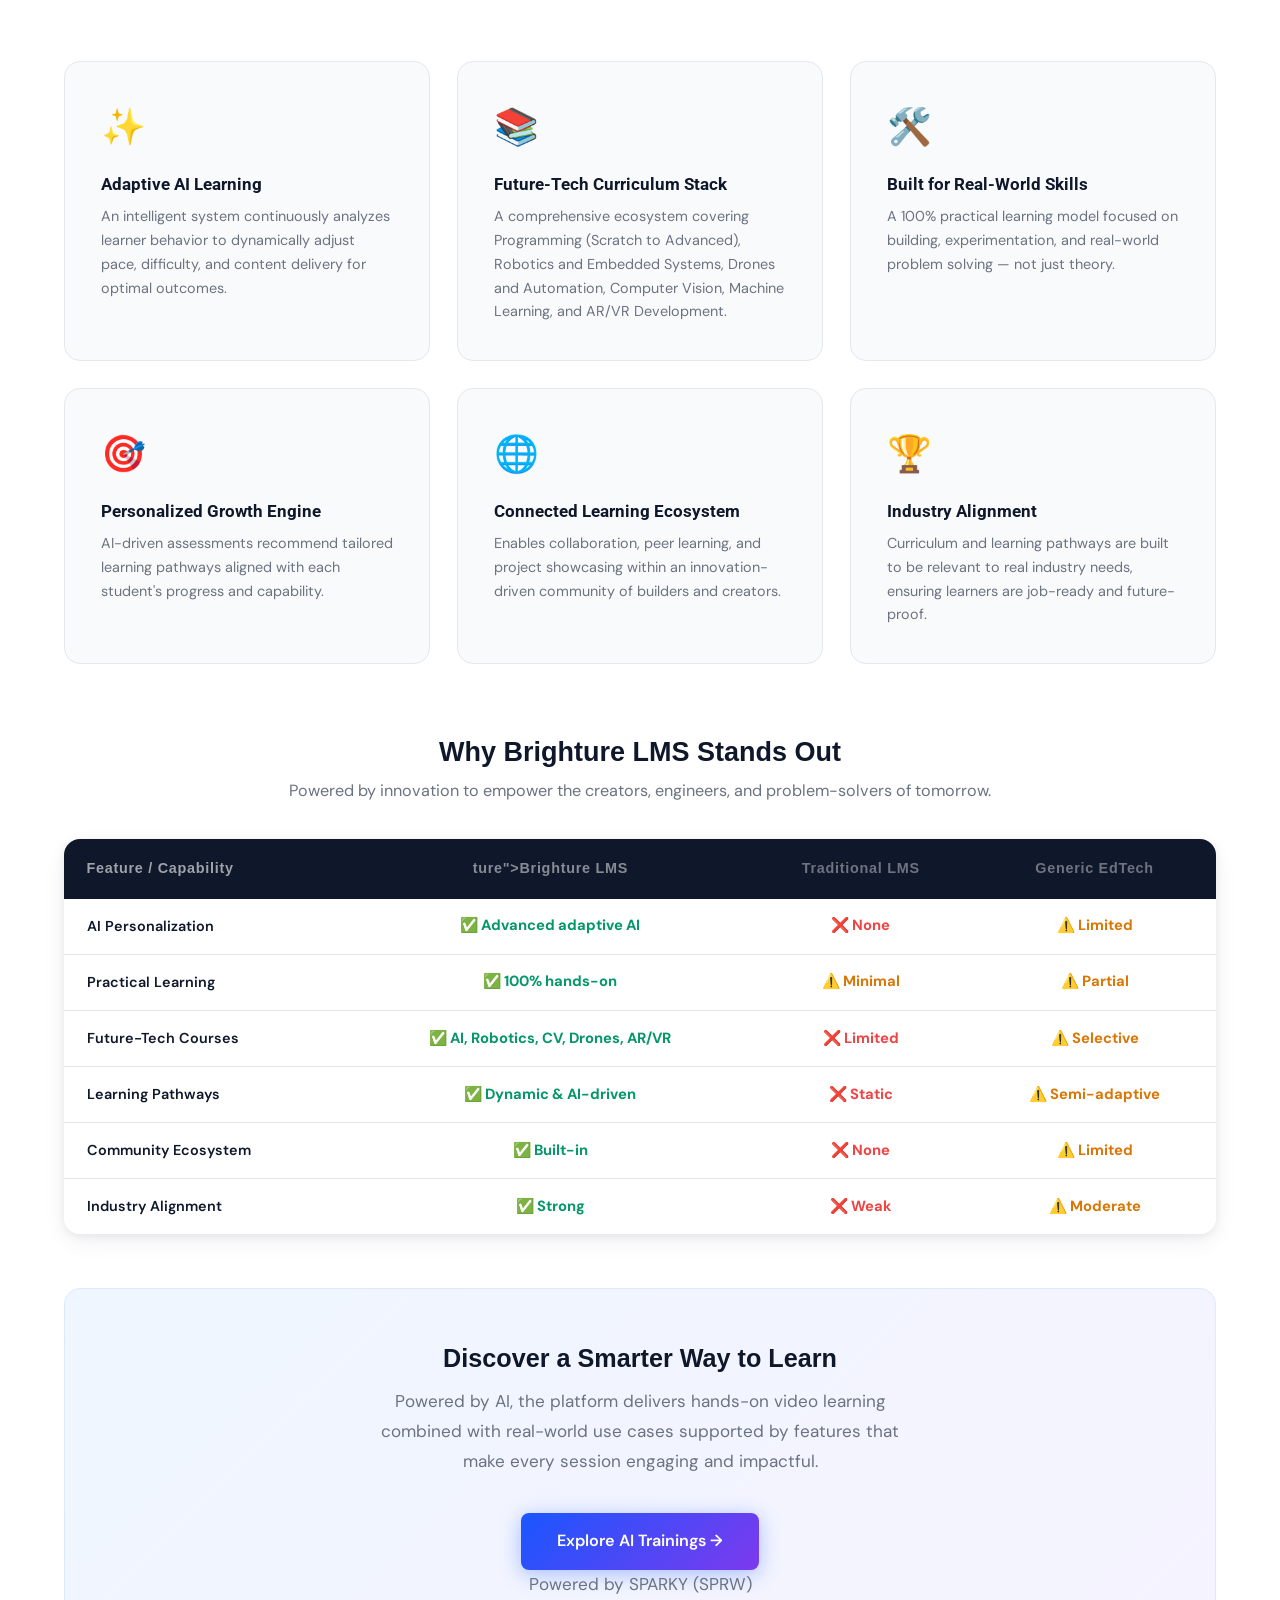
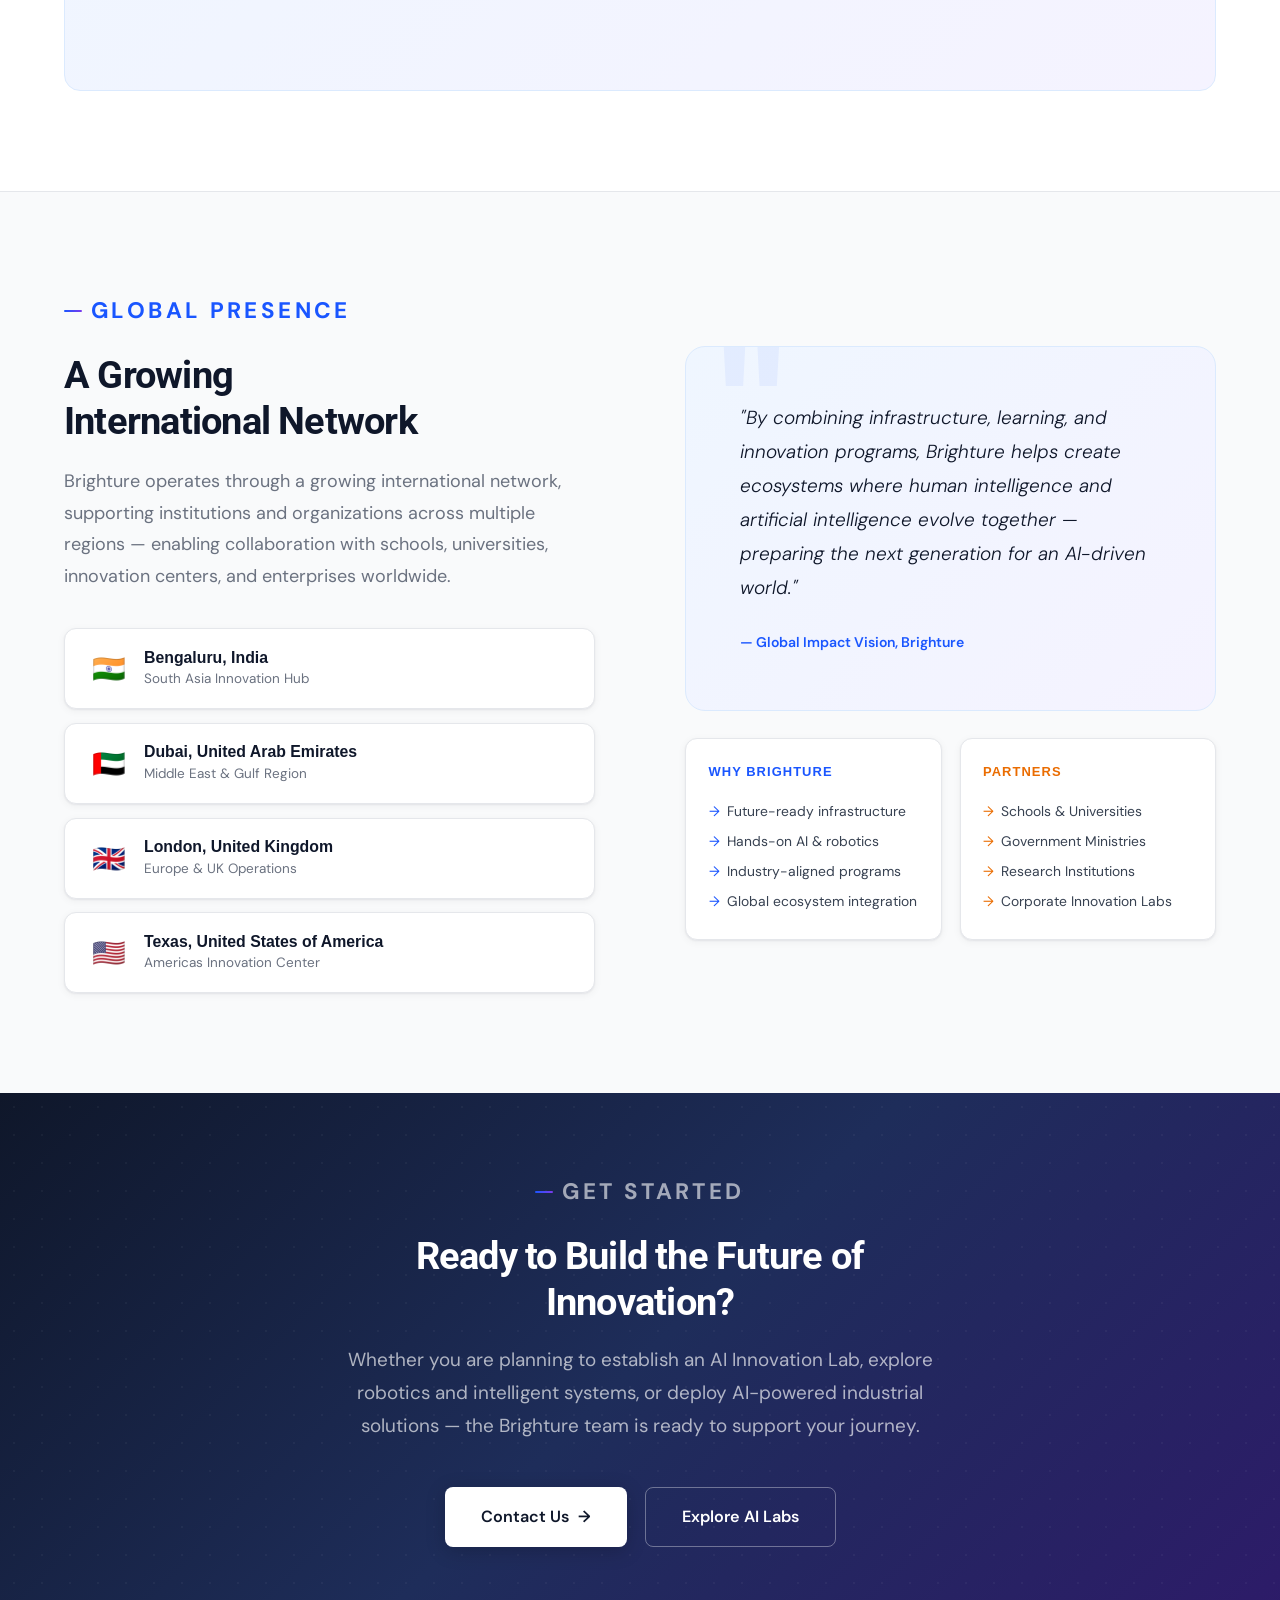
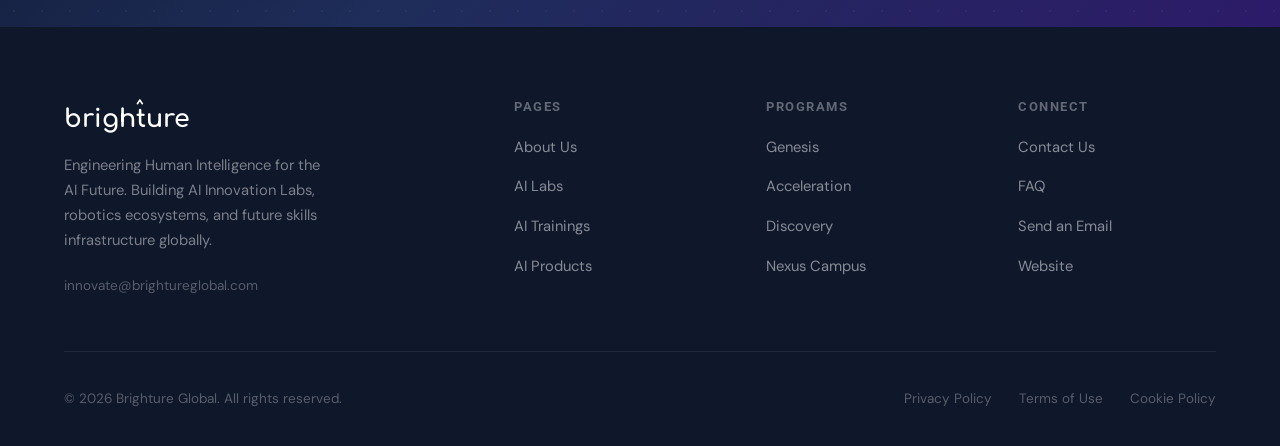
==== commit 998c38bf: "aligned content to center" ====
--- a/index.html
+++ b/index.html
@@ -614,18 +614,9 @@
     }
 
     .labs-header {
-      display: grid;
-      grid-template-columns: 1fr 1fr;
-      gap: 4rem;
-      align-items: end;
-      margin-bottom: 3.5rem;
-    }
-
-    @media (max-width: 768px) {
-      .labs-header {
-        grid-template-columns: 1fr;
-        gap: 1.5rem;
-      }
+      text-align: center;
+      max-width: 680px;
+      margin: 0 auto;
     }
 
     /* ── JOURNEY ── */
@@ -1432,11 +1423,9 @@
     <!-- LABS -->
     <section id="labs" aria-labelledby="labs-title">
       <div class="labs-header">
-        <div>
-          <div class="section-label">Lab Ecosystem</div>
-          <h2 class="section-title" id="labs-title">Six Specialized<br>Innovation Environments</h2>
-        </div>
-        <p class="section-desc">The Brighture framework integrates multiple innovation environments within a single
+        <div class="section-label" style="justify-content:center;">Lab Ecosystem</div>
+        <h2 class="section-title" id="labs-title" style="text-align:center;">Six Specialized<br>Innovation Environments</h2>
+        <p class="section-desc" style="text-align:center;margin:0 auto 3.5rem;">The Brighture framework integrates multiple innovation environments within a single
           ecosystem — together creating a holistic environment covering every dimension of intelligent technology.</p>
       </div>
       <div class="labs-grid">
